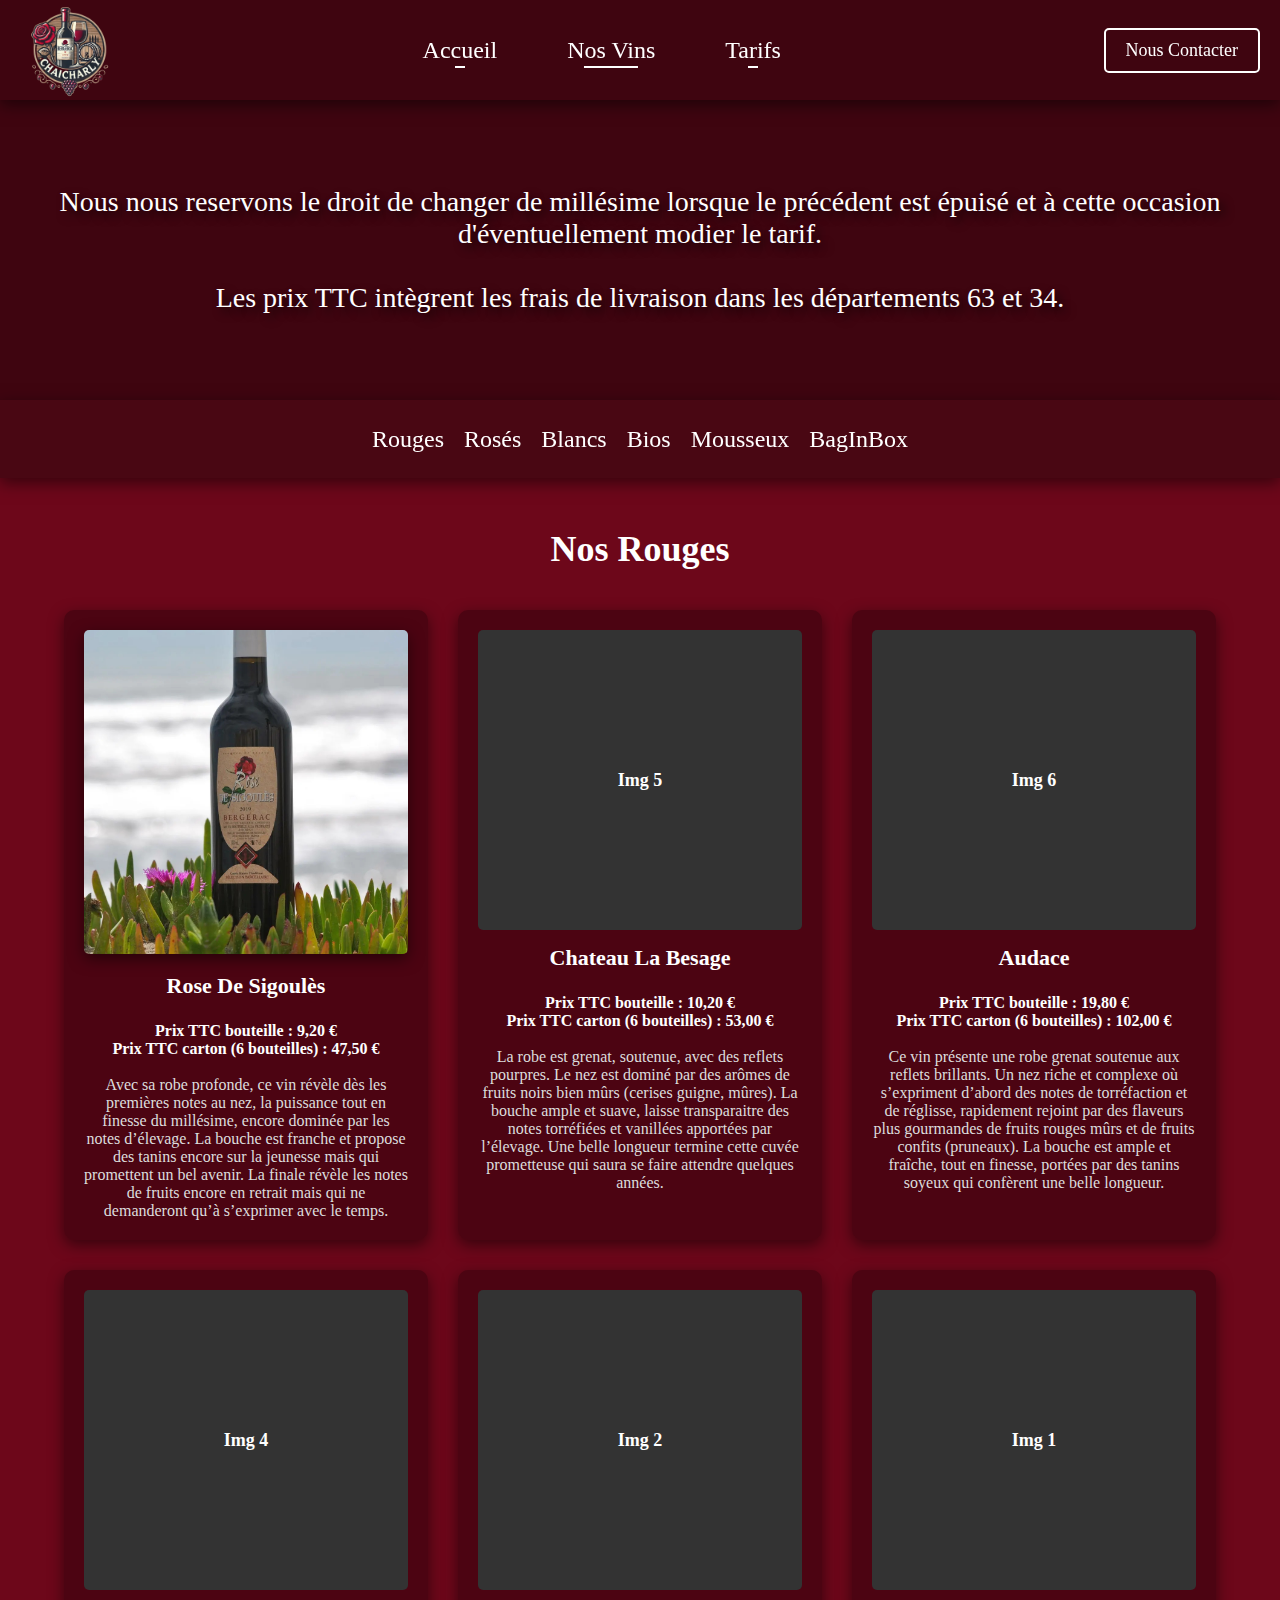
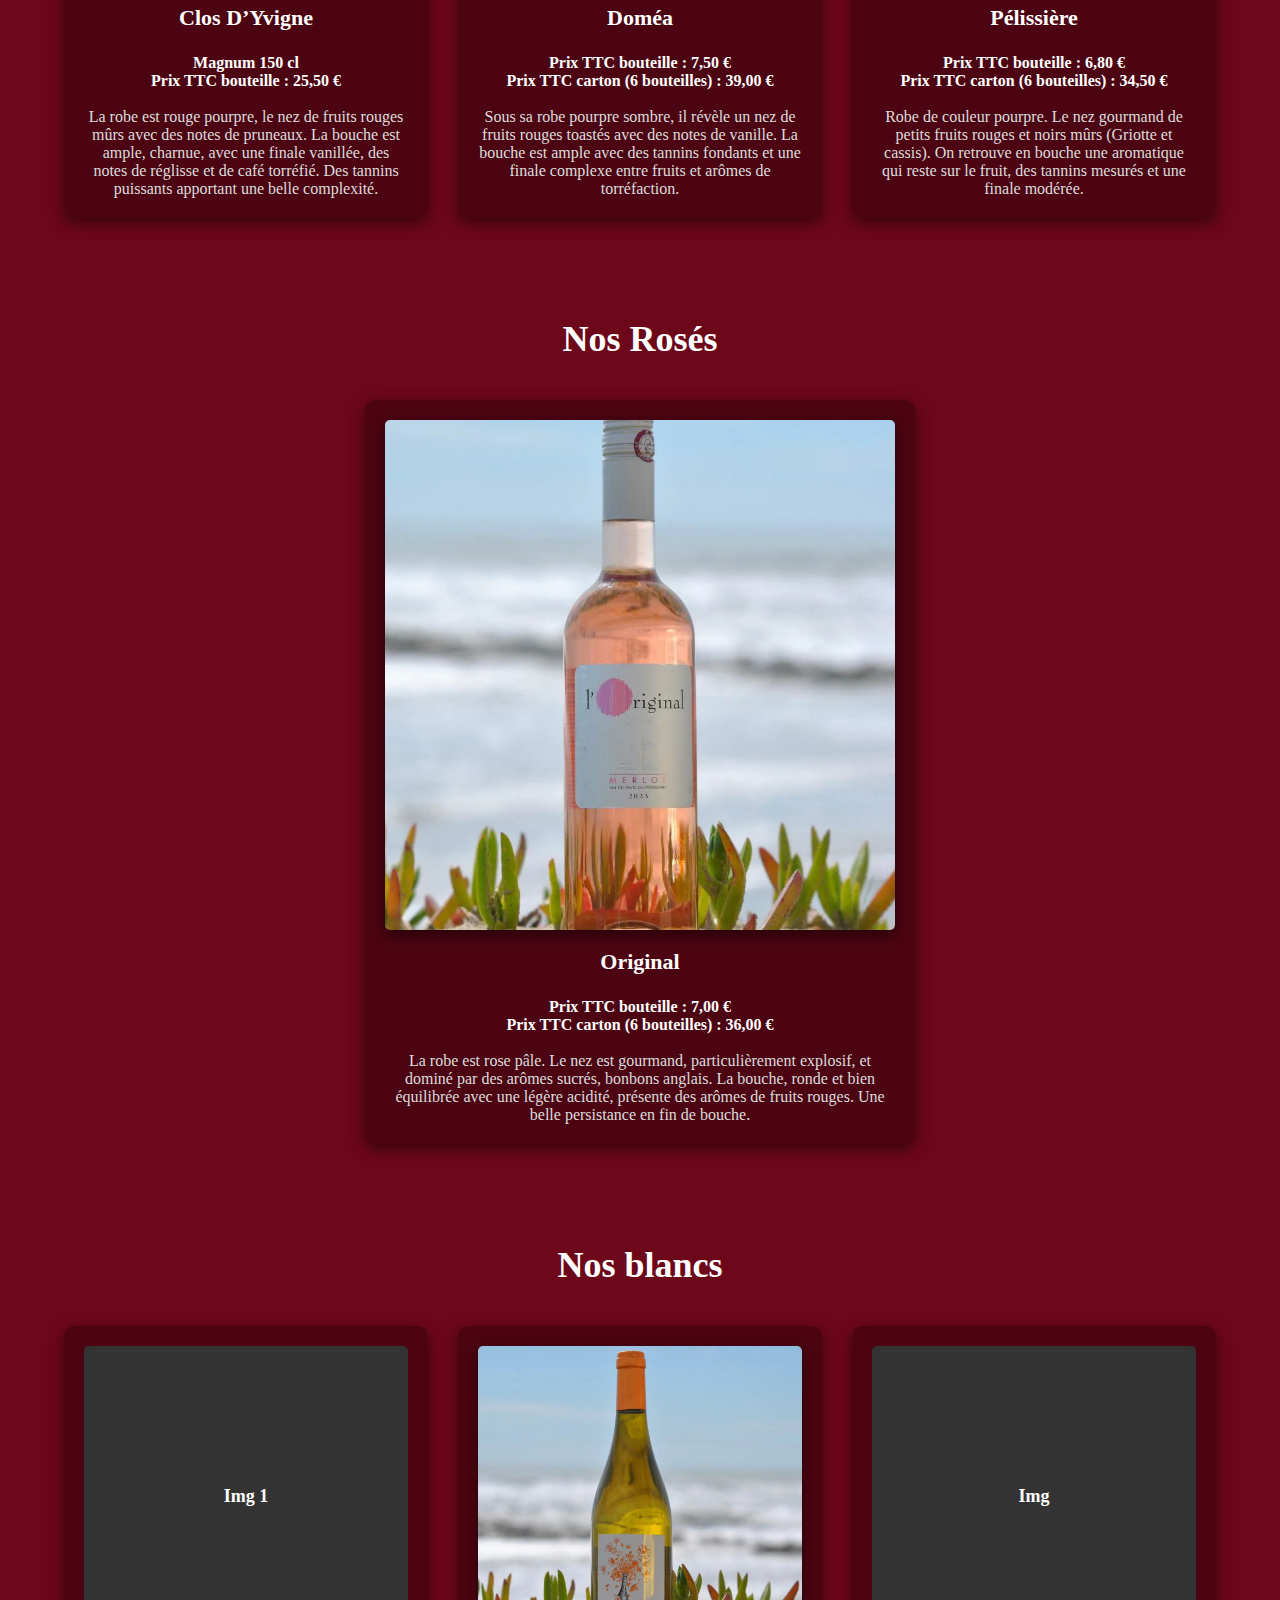
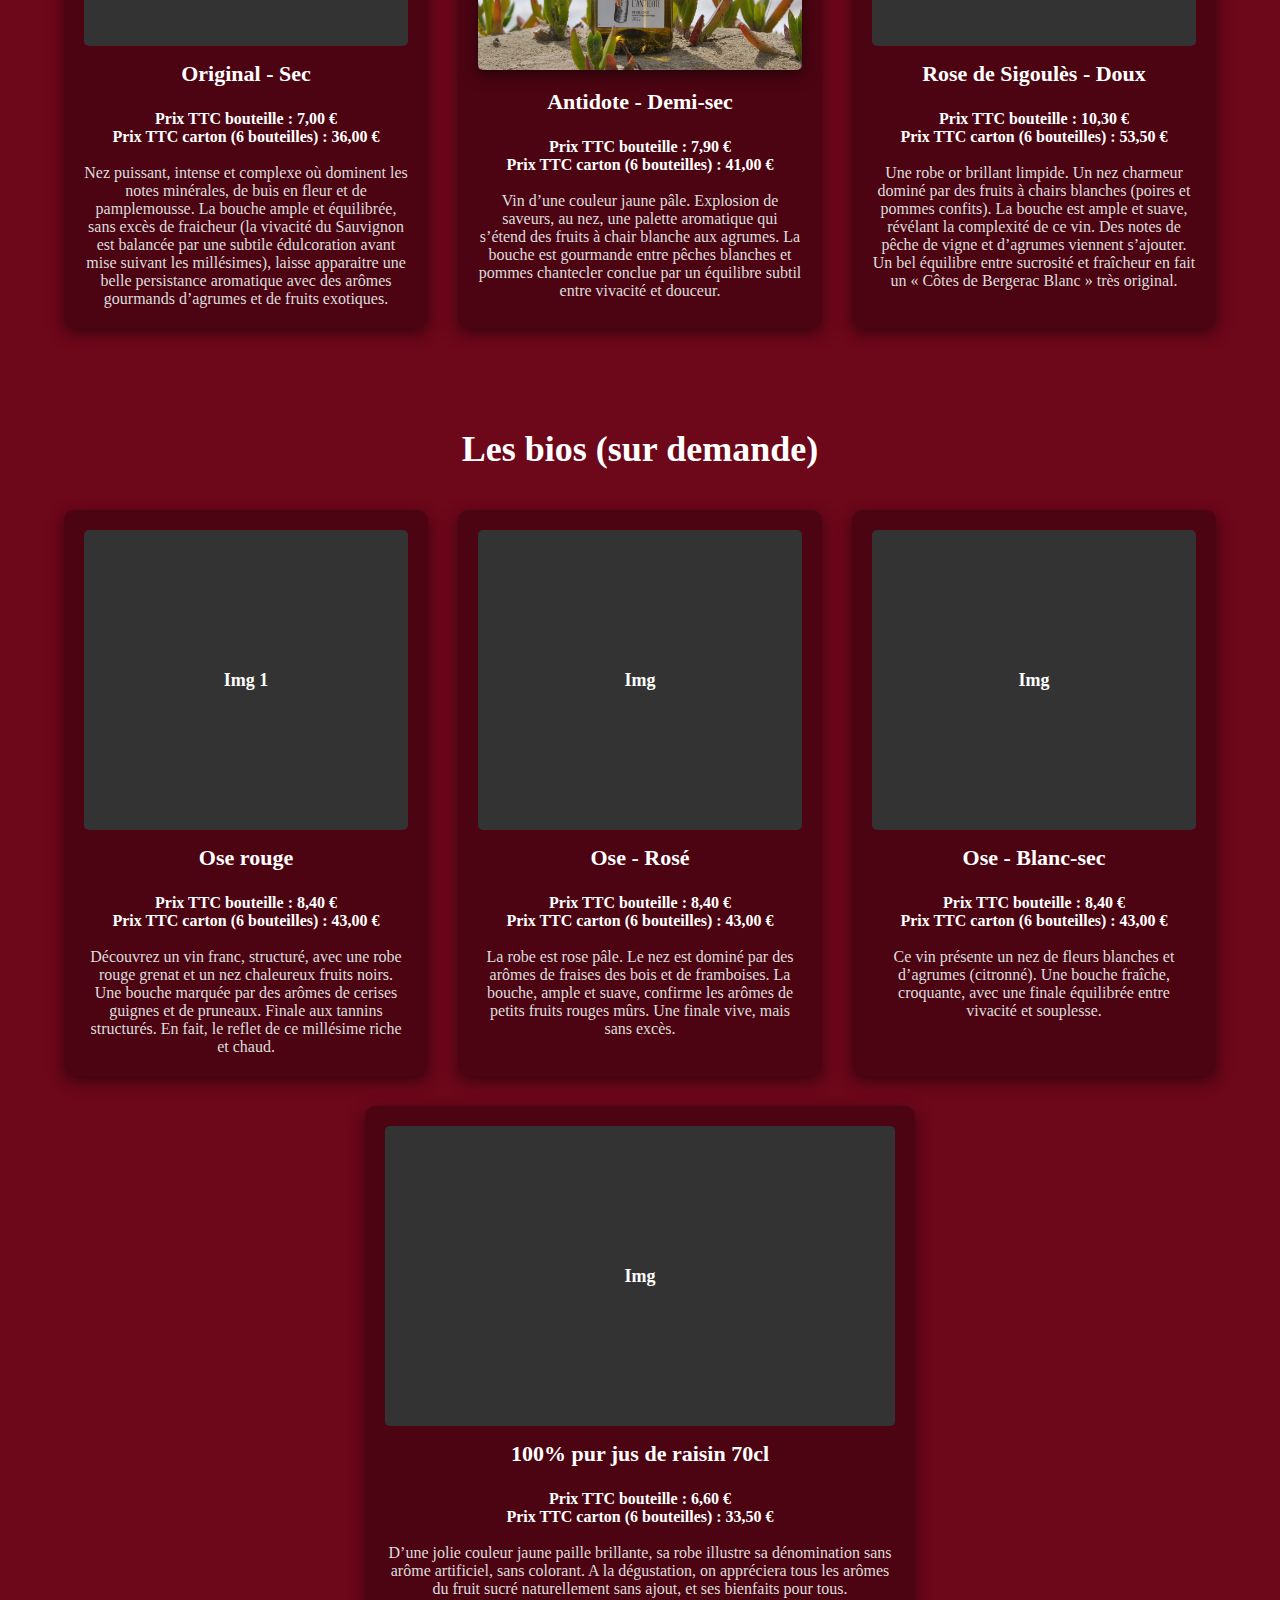
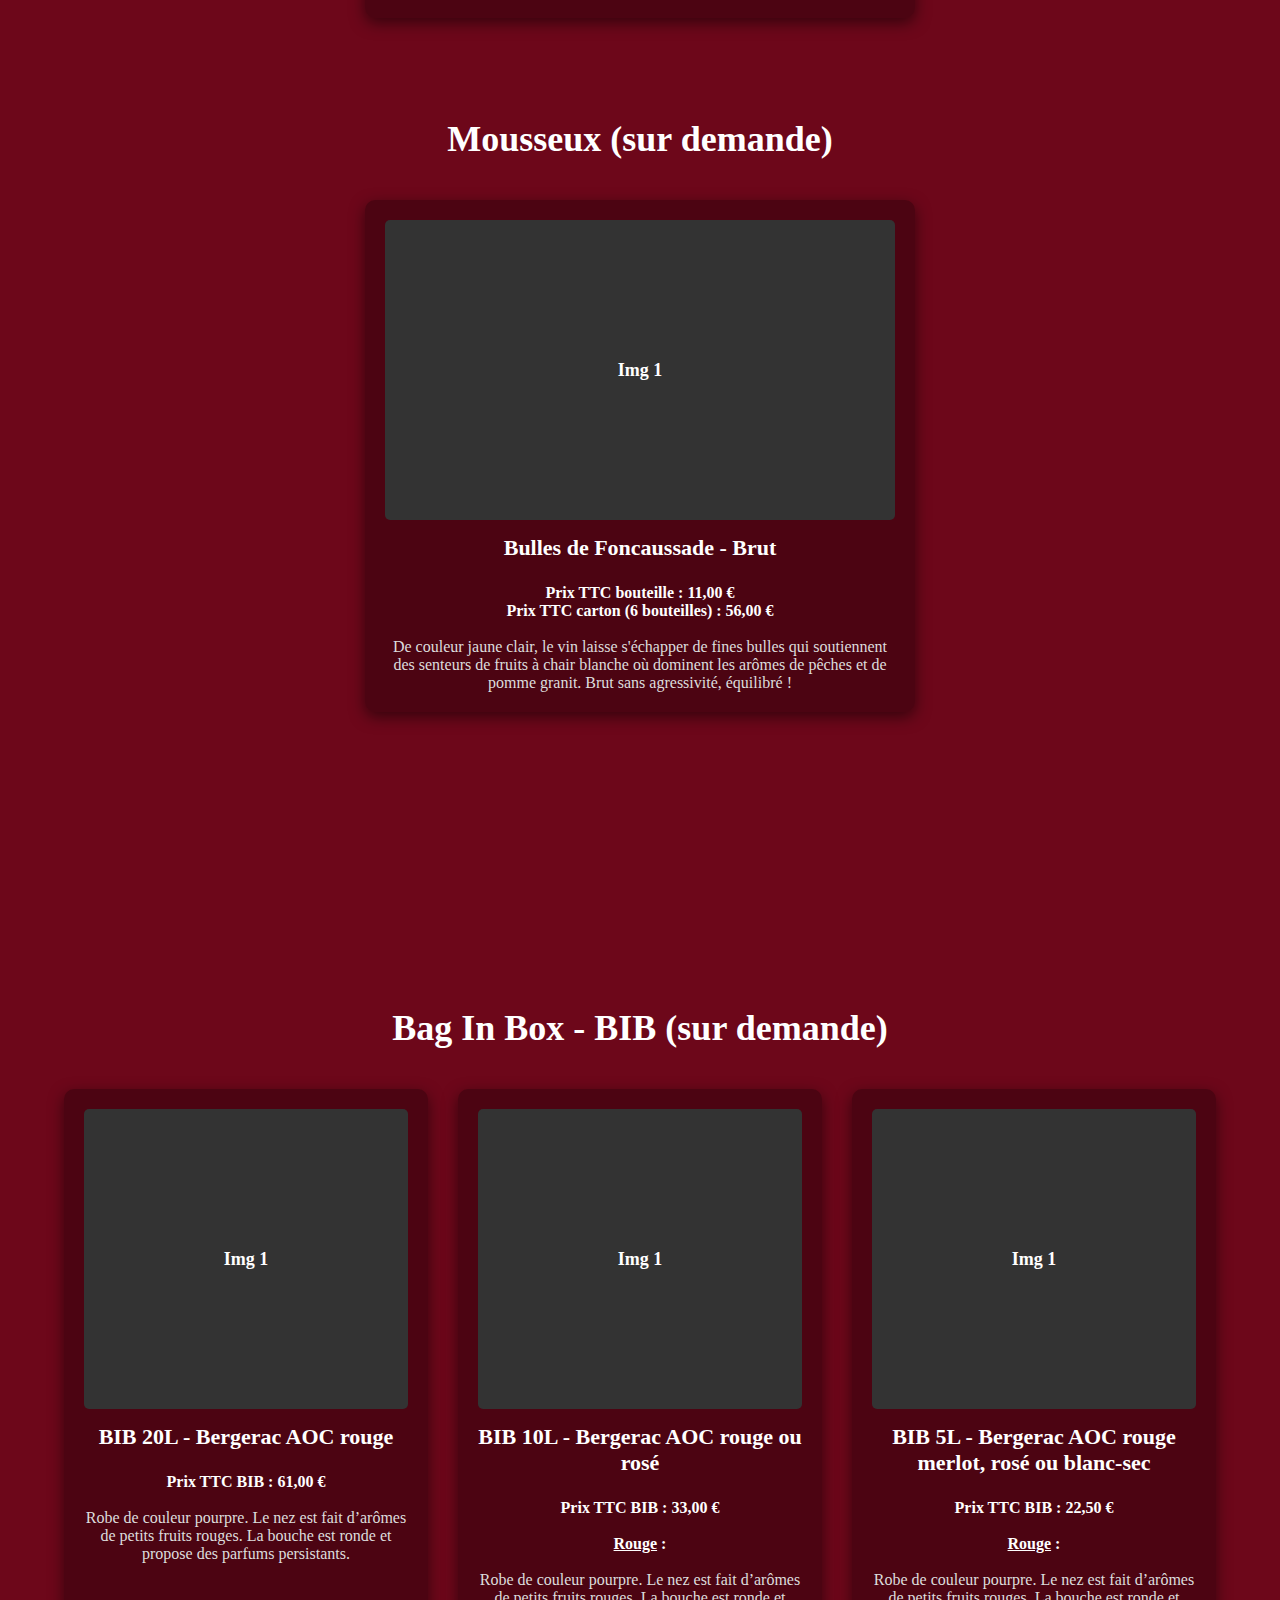
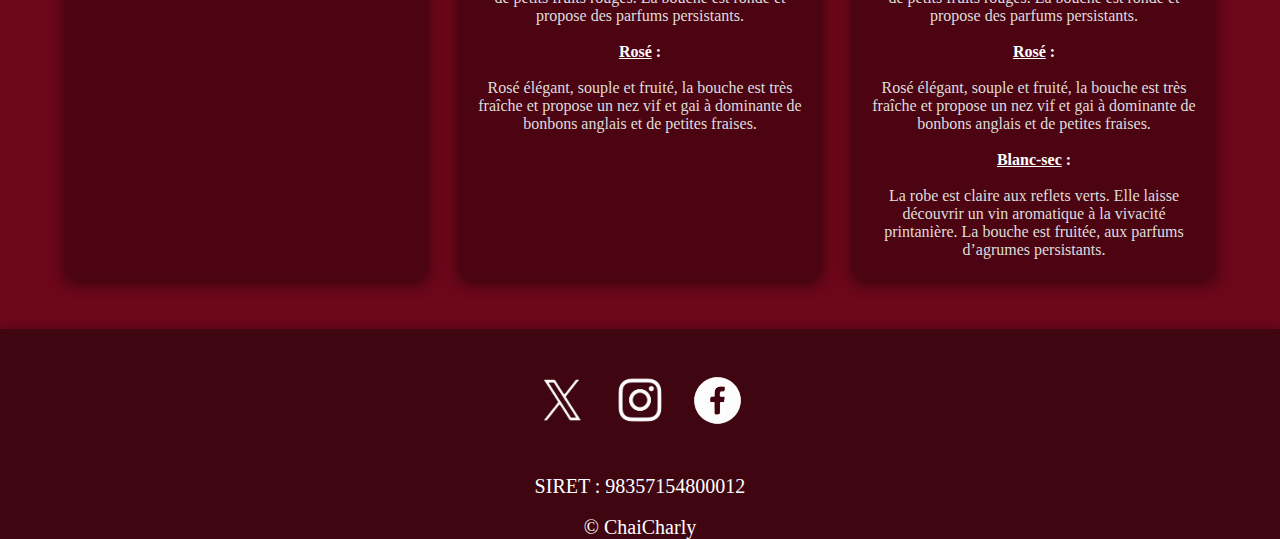
==== nos-vins.html @ 971743db "MAJ nos vins" ====
<!DOCTYPE html>
<html lang="fr">
    <head>
        <meta charset="UTF-8">
        <meta name="viewport" content="width=device-width, initial-scale=1.0">
        <meta name="description" content="Site de ChaiCharly.">
        <title>ChaiCharly</title>
        <link rel="icon" type="image/png" href="src/img/Logo-removebg-preview.png">
        <link rel="stylesheet" href="src/css/nos-vins.css">
    </head>
    <body>
    <header>
        <img class="logoHead" src="src/img/Logo-removebg-preview.png">
        <nav>
            <ul>
                <li><a href="index.html">Accueil</a></li>
                <li class="page"><a href="nos-vins.html">Nos Vins</a></li>
                <li><a href="tarifs.html">Tarifs</a></li>
            </ul>
        </nav>
        <div class="contact-btn">
            <a href="index.html#contact">Nous Contacter</a>
        </div>
    </header>
    <div class="nb">
        <p>
            Nous nous reservons le droit de changer de millésime lorsque le précédent est épuisé et à cette occasion d'éventuellement modier le tarif.
            </br>
            </br>
            Les prix TTC intègrent les frais de livraison dans les départements 63 et 34.
        </p>
    </div>
    <div class="nav">
        <nav>
            <ul>
                <li><a href="#rouges">Rouges</a></li>
                <li><a href="#rosés">Rosés</a></li>
            </ul>
        </nav>
        <nav>
            <ul>
                <li><a href="#blancs">Blancs</a></li>
                <li><a href="#bios">Bios</a></li>
            </ul>
        </nav>
        <nav>
            <ul>
                <li><a href="#mousseux">Mousseux</a></li>
                <li><a href="#BIB">BagInBox</a></li>
            </ul>
        </nav>
    </div>
    <div id="rouges"></div>
    <div class="divvin">
        <h1>Nos Rouges</h1>
        <div class="grid-vin">

            <div class="vin">
                <img src="src/img/Rose-Rouge.jpg" height="411px" width="344px" alt="Rose De Sigoulès">
                <h2>Rose De Sigoulès </h2>
                </br>
                <h4>Prix TTC bouteille : 9,20 € </h4>
                <h4>Prix TTC carton (6 bouteilles) : 47,50 €</h4>
                </br>
                <p>
                    Avec sa robe profonde, ce vin révèle dès les premières notes au nez, la puissance
                    tout en finesse du millésime, encore dominée par les notes d’élevage. La
                    bouche est franche et propose des tanins encore sur la jeunesse mais qui
                    promettent un bel avenir. La finale révèle les notes de fruits encore en retrait mais
                    qui ne demanderont qu’à s’exprimer avec le temps.
                </p>
            </div>

            <div class="vin">
                <div class="img-fond">Img 5</div>
                <h2>Chateau La Besage</h2>
                </br>
                <h4>Prix TTC bouteille : 10,20 € </h4>
                <h4>Prix TTC carton (6 bouteilles) : 53,00 €</h4>
                </br>
                <p>
                    La robe est grenat, soutenue, avec des reflets pourpres. Le nez est dominé par des
                    arômes de fruits noirs bien mûrs (cerises guigne, mûres). La bouche ample et suave,
                    laisse transparaitre des notes torréfiées et vanillées apportées par l’élevage. Une
                    belle longueur termine cette cuvée prometteuse qui saura se faire attendre quelques
                    années.
                </p>
            </div>

            <div class="vin">
                <div class="img-fond">Img 6</div>
                <h2>Audace</h2>
                </br>
                <h4>Prix TTC bouteille : 19,80 € </h4>
                <h4>Prix TTC carton (6 bouteilles) : 102,00 €</h4>
                </br>
                <p>
                    Ce vin présente une robe grenat soutenue aux reflets brillants. Un nez riche et
                    complexe où s’expriment d’abord des notes de torréfaction et de réglisse,
                    rapidement rejoint par des flaveurs plus gourmandes de fruits rouges mûrs et de
                    fruits confits (pruneaux). La bouche est ample et fraîche, tout en finesse, portées
                    par des tanins soyeux qui confèrent une belle longueur.
                </p>
            </div>

            <div class="vin">
                <div class="img-fond">Img 4</div>
                <h2>Clos D’Yvigne</h2>
                </br>
                <h4>Magnum 150 cl</h4>
                <h4>Prix TTC bouteille : 25,50 € </h4>
                </br>
                <p>
                    La robe est rouge pourpre, le nez de fruits rouges mûrs avec des notes de pruneaux. 
                    La bouche est ample, charnue, avec une finale vanillée, des notes de réglisse et de café torréfié. 
                    Des tannins puissants apportant une belle complexité.
                </p>
            </div>

            <div class="vin">
                <div class="img-fond">Img 2</div>
                <h2>Doméa</h2>
                </br>
                <h4>Prix TTC bouteille : 7,50 € </h4>
                <h4>Prix TTC carton (6 bouteilles) : 39,00 €</h4>
                </br>
                <p>
                    Sous sa robe pourpre sombre, il révèle un nez de fruits rouges toastés avec
                    des notes de vanille. La bouche est ample avec des tannins fondants et une
                    finale complexe entre fruits et arômes de torréfaction.
                </p>
            </div>

            <div class="vin">
                <div class="img-fond">Img 1</div>
                <h2>Pélissière</h2>
                </br>
                <h4>Prix TTC bouteille : 6,80 € </h4>
                <h4>Prix TTC carton (6 bouteilles) : 34,50 €</h4>
                </br>
                <p>
                    Robe de couleur pourpre. Le nez gourmand de petits fruits rouges et noirs mûrs
                    (Griotte et cassis). On retrouve en bouche une aromatique qui reste sur le fruit, des
                    tannins mesurés et une finale modérée.
                </p>
            </div>
        </div>
    </div>
    <div id="rosés"></div>
    <div class="divvin">
        <h1>Nos Rosés</h1>
        <div class="grid-vin">

            <div class="vin">
                <img src="src/img/Original-Rosé.jpg" height="411px" width="344px" alt="Original Rosé">
                <h2>Original</h2>
                </br>
                <h4>Prix TTC bouteille : 7,00 € </h4>
                <h4>Prix TTC carton (6 bouteilles) : 36,00 €</h4>
                </br>
                <p>
                    La robe est rose pâle. Le nez est gourmand, particulièrement explosif, et dominé par
                    des arômes sucrés, bonbons anglais. La bouche, ronde et bien équilibrée avec une
                    légère acidité, présente des arômes de fruits rouges. Une belle persistance en fin de
                    bouche.
                </p>
            </div>

        </div>
    </div>
    <div id="blancs"></div>
    <div class="divvin">
        <h1>Nos blancs</h1>
        <div class="grid-vin">

            <div class="vin">
                <div class="img-fond">Img 1</div>
                <h2>Original - Sec</h2>
                </br>
                <h4>Prix TTC bouteille : 7,00 € </h4>
                <h4>Prix TTC carton (6 bouteilles) : 36,00 €</h4>
                </br>
                <p>
                    Nez puissant, intense et complexe où dominent les notes minérales, de buis en fleur
                    et de pamplemousse. La bouche ample et équilibrée, sans excès de fraicheur (la
                    vivacité du Sauvignon est balancée par une subtile édulcoration avant mise suivant
                    les millésimes), laisse apparaitre une belle persistance aromatique avec des arômes
                    gourmands d’agrumes et de fruits exotiques.
                </p>
            </div>

            <div class="vin">
                <img src="src/img/Antidote.jpg" height="411px" width="344px" alt="Original Rosé">
                <h2>Antidote - Demi-sec</h2>
                </br>
                <h4>Prix TTC bouteille : 7,90 € </h4>
                <h4>Prix TTC carton (6 bouteilles) : 41,00 €</h4>
                </br>
                <p>
                    Vin d’une couleur jaune pâle. Explosion de saveurs, au nez, une palette aromatique
                    qui s’étend des fruits à chair blanche aux agrumes. La bouche est gourmande entre
                    pêches blanches et pommes chantecler conclue par un équilibre subtil entre vivacité
                    et douceur.
                </p>
            </div>

            <div class="vin">
                <div class="img-fond">Img </div>
                <h2>Rose de Sigoulès - Doux</h2>
                </br>
                <h4>Prix TTC bouteille : 10,30 € </h4>
                <h4>Prix TTC carton (6 bouteilles) : 53,50 €</h4>
                </br>
                <p>
                    Une robe or brillant limpide. Un nez charmeur dominé par des fruits à chairs blanches
                    (poires et pommes confits). La bouche est ample et suave, révélant la complexité de
                    ce vin. Des notes de pêche de vigne et d’agrumes viennent s’ajouter. Un bel
                    équilibre entre sucrosité et fraîcheur en fait un « Côtes de Bergerac Blanc » très
                    original.
                </p>
            </div>

        </div>
    </div>
    <div id="bios"></div>
    <div class="divvin">
        <h1>Les bios (sur demande)</h1>
        <div class="grid-vin">
            <div class="vin">
                <div class="img-fond">Img 1</div>
                <h2>Ose rouge</h2>
                </br>
                <h4>Prix TTC bouteille : 8,40 € </h4>
                <h4>Prix TTC carton (6 bouteilles) : 43,00 €</h4>
                </br>
                <p>
                    Découvrez un vin franc, structuré, avec une robe rouge grenat et un nez chaleureux
                    fruits noirs. Une bouche marquée par des arômes de cerises guignes et de pruneaux.
                    Finale aux tannins structurés. En fait, le reflet de ce millésime riche et chaud.
                </p>
            </div>
            <div class="vin">
                <div class="img-fond">Img </div>
                <h2>Ose - Rosé</h2>
                </br>
                <h4>Prix TTC bouteille : 8,40 € </h4>
                <h4>Prix TTC carton (6 bouteilles) : 43,00 €</h4>
                </br>
                <p>
                    La robe est rose pâle. Le nez est dominé par des arômes de fraises des bois et de
                    framboises. La bouche, ample et suave, confirme les arômes de petits fruits rouges
                    mûrs. Une finale vive, mais sans excès.
                </p>
            </div>
            <div class="vin">
                <div class="img-fond">Img </div>
                <h2>Ose  - Blanc-sec</h2>
                </br>
                <h4>Prix TTC bouteille : 8,40 € </h4>
                <h4>Prix TTC carton (6 bouteilles) : 43,00 €</h4>
                </br>
                <p>
                    Ce vin présente un nez de fleurs blanches et d’agrumes (citronné). Une bouche
                    fraîche, croquante, avec une finale équilibrée entre vivacité et souplesse.
                </p>
            </div>
            <div class="vin">
                <div class="img-fond">Img </div>
                <h2>100% pur jus de raisin 70cl</h2>
                </br>
                <h4>Prix TTC bouteille : 6,60 € </h4>
                <h4>Prix TTC carton (6 bouteilles) : 33,50 €</h4>
                </br>
                <p>
                    D’une jolie couleur jaune paille brillante, sa robe illustre sa dénomination sans arôme
                    artificiel, sans colorant. A la dégustation, on appréciera tous les arômes du fruit sucré
                    naturellement sans ajout, et ses bienfaits pour tous.
                </p>
            </div>
        </div>
    </div>
    <div id="mousseux"></div>
    <div class="divvin">
        <h1>Mousseux (sur demande)</h1>
        <div class="grid-vin">
            <div class="vin">
                <div class="img-fond">Img 1</div>
                <h2>Bulles de Foncaussade - Brut</h2>
                </br>
                <h4>Prix TTC bouteille : 11,00 € </h4>
                <h4>Prix TTC carton (6 bouteilles) : 56,00 €</h4>
                </br>
                <p>
                    De couleur jaune clair, le vin laisse s'échapper de fines bulles qui soutiennent des
                    senteurs de fruits à chair blanche où dominent les arômes de pêches et de pomme
                    granit. Brut sans agressivité, équilibré !
                </p>
            </div>
        </div>
    </div>
    <div class="BIB" id="BIB"></div>
    <div class="divvin">
        <h1>Bag In Box - BIB (sur demande)</h1>
        <div class="grid-vin">
            <div class="vin">
                <div class="img-fond">Img 1</div>
                <h2>BIB 20L - Bergerac AOC rouge</h2>
                </br>
                <h4>Prix TTC BIB : 61,00 € </h4>
                </br>
                <p>
                    Robe de couleur pourpre. Le nez est fait d’arômes de petits fruits rouges. La
                    bouche est ronde et propose des parfums persistants.
                </p>
            </div>
            <div class="vin">
                <div class="img-fond">Img 1</div>
                <h2>BIB 10L - Bergerac AOC rouge ou rosé</h2>
                </br>
                <h4>Prix TTC BIB : 33,00 € </h4>
                </br>
                <p>
                    <ins><strong>Rouge</ins> :</strong></br>
                    </br>
                    Robe de couleur pourpre. Le nez est fait d’arômes de petits fruits rouges. La
                    bouche est ronde et propose des parfums persistants.</br>
                    </br>
                    <ins><strong>Rosé</ins> :</strong></br>
                    </br>
                    Rosé élégant, souple et fruité, la bouche est très fraîche et propose un nez vif et gai
                    à dominante de bonbons anglais et de petites fraises.
                </p>
            </div>
            <div class="vin">
                <div class="img-fond">Img 1</div>
                <h2>BIB 5L - Bergerac AOC rouge merlot, rosé ou blanc-sec</h2>
                </br>
                <h4>Prix TTC BIB : 22,50 € </h4>
                </br>
                <p>
                    <ins><strong>Rouge</ins> :</strong></br>
                    </br>
                    Robe de couleur pourpre. Le nez est fait d’arômes de petits fruits rouges. La
                    bouche est ronde et propose des parfums persistants.</br>
                    </br>   
                    <ins><strong>Rosé</ins> :</strong></br>
                    </br>
                    Rosé élégant, souple et fruité, la bouche est très fraîche et propose un nez vif et gai
                    à dominante de bonbons anglais et de petites fraises.</br>
                    </br>
                    <ins><strong>Blanc-sec</ins> :</strong></br>
                    </br>
                    La robe est claire aux reflets verts. Elle laisse découvrir un vin aromatique à la
                    vivacité printanière. La bouche est fruitée, aux parfums d’agrumes persistants.</br>
                </p>
            </div>
        </div>
    </div>




    <footer>
        <div class="reseaux">
            <a href="https://www.instagram.com/chai_charly/" target="_blank" rel="noopener noreferrer">
                <img class="X" src="src/img/X.png" width="65px" height="50px">
            </a>
            <a href="https://www.instagram.com/chai_charly/" target="_blank" rel="noopener noreferrer">
                <img class="Insta" src="src/img/Insta.png" width="50px" height="50px">
            </a>
            <a href="https://www.instagram.com/chai_charly/" target="_blank" rel="noopener noreferrer">
                <img class="Facebook" src="src/img/Facebook.png" width="65px" height="65px">
            </a>
        </div>
        <p>SIRET : 98357154800012</p>
        </br>
        <p>© ChaiCharly</p>
    </footer>
    </body>
</html>
---- src/css/nos-vins.css ----
* {
    margin: 0;
    padding: 0;
    font-family: 'Inria', serif;
    color: white;
    box-sizing: border-box;
}

html {
    scroll-behavior: smooth;
}

/* Header */
header {
    /*Permet de garder mon header en haut*/
    position: sticky;
    top: 0;
    width: 100%;
    z-index: 1000;
    /*                                   */
    display: flex;
    align-items: center;
    justify-content: space-between;
    height: 100px;
    background-color: rgb(63, 5, 16);
    box-shadow: 0 5px 15px rgba(0, 0, 0, 0.5);
    padding: 0 20px;
}

.logoHead {
    height: 100%;
    margin-right: auto;
}

/* Navigation */
header nav {
    display: flex;
    flex: 1;
    justify-content: center;
}

header nav ul {
    display: flex;
    gap: 50px;
    list-style: none;
}

header ul li a {
    text-decoration: none;
    font-size: 24px;
    padding: 5px 10px;
    position: relative;
    transition: all 0.4s ease-in-out;
}

header nav ul li a::after {
    content: "";
    position: absolute;
    bottom: 0;
    left: 50%;
    transform: translateX(-50%);
    width: 10px;
    height: 2px;
    background-color: white;
    transition: width 0.4s ease-in-out;
}

/* Augmente la largeur du souligment de la page */
header nav ul li.page a::after {
    width: 50%; 
}

header nav ul li a:hover::after {
    width: 100%;
}

/* Bouton "Nous Contacter" */
.contact-btn {
    display: flex;
    align-items: center;
    justify-content: center;
    margin-left: 20px;
}

.contact-btn a {
    text-decoration: none;
    font-size: 18px;
    padding: 10px 20px;
    border: 2px solid white;
    border-radius: 5px;
    background-color: transparent;
    transition: all 0.3s ease-in-out;
}

.contact-btn a:hover {
    background-color: white;
    color: rgb(70, 5, 17);
}

.nav{
    /*Permet de garder mon header en haut*/
    position: sticky;
    top: 100px;
    width: 100%;
    z-index: 10000;
    /*           */
    display: flex;
    flex: 1;
    justify-content: center;
    text-align: center;
    background-color: rgb(73, 7, 19);
    box-shadow: 0 5px 15px rgba(0, 0, 0, 0.5);
    padding: 2%;
}

.nav ul{
    display: flex;
    flex-direction: row;
    list-style: none;
    text-decoration: none;
    justify-content: center;
}

.nav ul li a{
    text-decoration: none;
    font-size: 24px;
    padding: 5px 10px;
    position: relative;
    transition: all 0.4s ease-in-out;
} 

.nav ul li a:hover{
    font-size: 28px;
    font-weight: bold;
}

.nb{
    display: flex;
    flex-direction: column;
    justify-content: center;
    text-align: center;
    background-color: #500614;
    width: 100%;
    height: 300px;
    background-color: rgb(63, 5, 16);
    box-shadow: 0 5px 15px rgba(0, 0, 0, 0.5);
    position: relative;

    p{
        font-size: 28px;
        margin-left: auto;
        margin-right: auto;
        text-shadow: 5px 5px 10px rgba(0, 0, 0, 0.7);
    }
}

.BIB{
    height: 195px;
    background-color: #6D071A;
}

.divvin {
    width: 100%;
    padding: 50px 0;
    background-color: #6D071A;
    text-align: center;
}


.divvin h1 {
    font-size: 36px;
    margin-bottom: 40px;
    color: white;
}

/* Grille des vins */
.grid-vin {
    display: flex;
    flex-wrap: wrap;
    justify-content: center; /* Centre les éléments */
    gap: 30px;
    padding: 0 5%;
}

/* Styles des éléments de vin */
.grid-vin .vin {
    flex: 1 1 calc(33.33% - 30px); /* Taille normale sur desktop */
    max-width: 550px; /* Fixe une largeur maximale */
}

/* Si une seule image */
.grid-vin:has(.vin:nth-child(1):nth-last-child(1)) {
    justify-content: center;
}

/* Si deux images */
.grid-vin:has(.vin:nth-child(1):nth-last-child(2)) {
    justify-content: center;
}

/* Chaque vin */
.vin {
    background-color: rgba(0, 0, 0, 0.3);
    padding: 20px;
    border-radius: 10px;
    box-shadow: 0 5px 15px rgba(0, 0, 0, 0.5);
    text-align: center;
    transition: transform 0.3s ease-in-out;
}

.vin:hover {
    transform: translateY(-5px);
}

/* Placeholder pour les images */
.img-fond {
    width: 100%;
    height: 300px;
    background-color: #333;
    color: white;
    display: flex;
    justify-content: center;
    align-items: center;
    border-radius: 5px;
    font-size: 18px;
    font-weight: bold;
}

/* Images réelles */
.vin img {
    width: 100%;
    height: auto;
    border-radius: 5px;
    box-shadow: 0 5px 15px rgba(0, 0, 0, 0.5);
}

/* Titre du vin */
.vin h2 {
    font-size: 22px;
    margin: 15px 0 5px;
    color: white;
}

/* Description du vin */
.vin p {
    font-size: 16px;
    color: #ddd;
}

.roses{
    width: 100%;
    height: 870px;
    background-color: #500614;
}

.blanc-sec{
    width: 100%;
    height: 870px;
    background-color: #6D071A;
}

footer{
    display: flex;
    flex-direction: column;
    align-items: center;
    justify-content: space-between;
    width: 100%;
    height: 210px;
    background-color: rgb(63, 5, 16);
    box-shadow: 0 5px 15px rgba(0, 0, 0, 0.5);
    position: relative;

}

.reseaux{
    display: flex;
    justify-content: center;
    align-items: center;
    flex-grow: 1; /* Prend l'espace disponible pour rester au centre */
    gap: 20px;
    width: 100%;
}

footer p{
    font-size: 20px;
    text-align: center;
}

@media (max-width: 800px) {

        /* Header */
        header {
            flex-direction: column; /* Réorganise les éléments en colonne */
            align-items: center; /* Centre tous les enfants */
            height: auto; /* Adapte la hauteur au contenu */
            padding: 10px 15px; /* Réduit les marges internes */
        }
    
        /* Logo */
        .logoHead {
            position: absolute;
            margin: -8px 0px 0px -320px !important;
            height: 60px !important; /* Réduit la taille du logo */
            max-width: 80%; /* Limite la largeur du logo */
            margin-bottom: 10px; /* Ajoute un espace entre le logo et la navigation */
        }
    
        /* Navigation */
        header nav {
            display: flex;
            flex: 1; /* Prend tout l'espace entre le logo et le bouton */
            justify-content: center;
        }
    
        header nav ul {
            display: flex;
            gap: 5px; /* Espace entre les liens */
            list-style: none;
        }
    
        header nav ul li {
            padding-top:10px ;
            text-align: center; /* Centre chaque lien */
        }
    
        header nav ul li a {
            font-size: 15px; /* Réduit légèrement la taille des liens */
            padding: 5px 5px; /* Ajuste la surface cliquable */
            text-align: center;
        }
    
        /* Bouton "Nous Contacter" */
        .contact-btn {
            margin-top: 16px; /* Ajoute un espace entre la navigation et le bouton */
            width: auto; /* Le bouton conserve sa taille naturelle */
            text-align: center;
        }
    
        .contact-btn a {
            position: absolute;
            margin: 0px 0px 48px 295px;
            font-size: 14px; /* Taille adaptée pour mobile */
            padding: 1px 1px; /* Surface cliquable optimisée */
            border: 0.5px solid white; /* Conserve une bordure visible */
            border-radius: 5px; /* Coins arrondis pour un design moderne */
            transition: all 0.3s ease-in-out;
        }
    
        .contact-btn a:hover {
            background-color: white; /* Change le fond au survol */
            color: rgb(70, 5, 17); /* Change la couleur du texte */
        }

        .nb{
            text-align: center;

            p{
                font-size: 20px;
            }
        }

        .nav{
            top: 55px;
        }

        .nav ul {
            flex-direction: column;
            gap: 5px; /* Espace entre les liens */
        }

        .nav ul li a{
            font-size: 15px ;
        }

        .nav ul li a:hover{
            font-size: 18px;
            font-weight: bold;
        }

        .BIB{
            height: 55px;
        }
        .divvin{

            h1{
                font-size: 35px;
            }
        }

        .grid-vin {
            grid-template-columns: 1fr;
        }

        .grid-vin .vin {
            flex: 1 1 100%;
            max-width: 100%;
        }
    
        .vin {
            padding: 15px;
        }
    
        .vin h2 {
            font-size: 20px;
        }
    
        .vin p {
            font-size: 16px;
        }

        footer {
            height: auto;
            padding: 20px 0;
            text-align: center;
        }
        
        .reseaux {
            gap: 10px;
        }
        
        .reseaux img {
            width: 40px;
            height: 40px;
        }
    
        footer p {
            font-size: 14px; /* Réduction de la taille du texte */
            margin-top: 20px;
        }
}
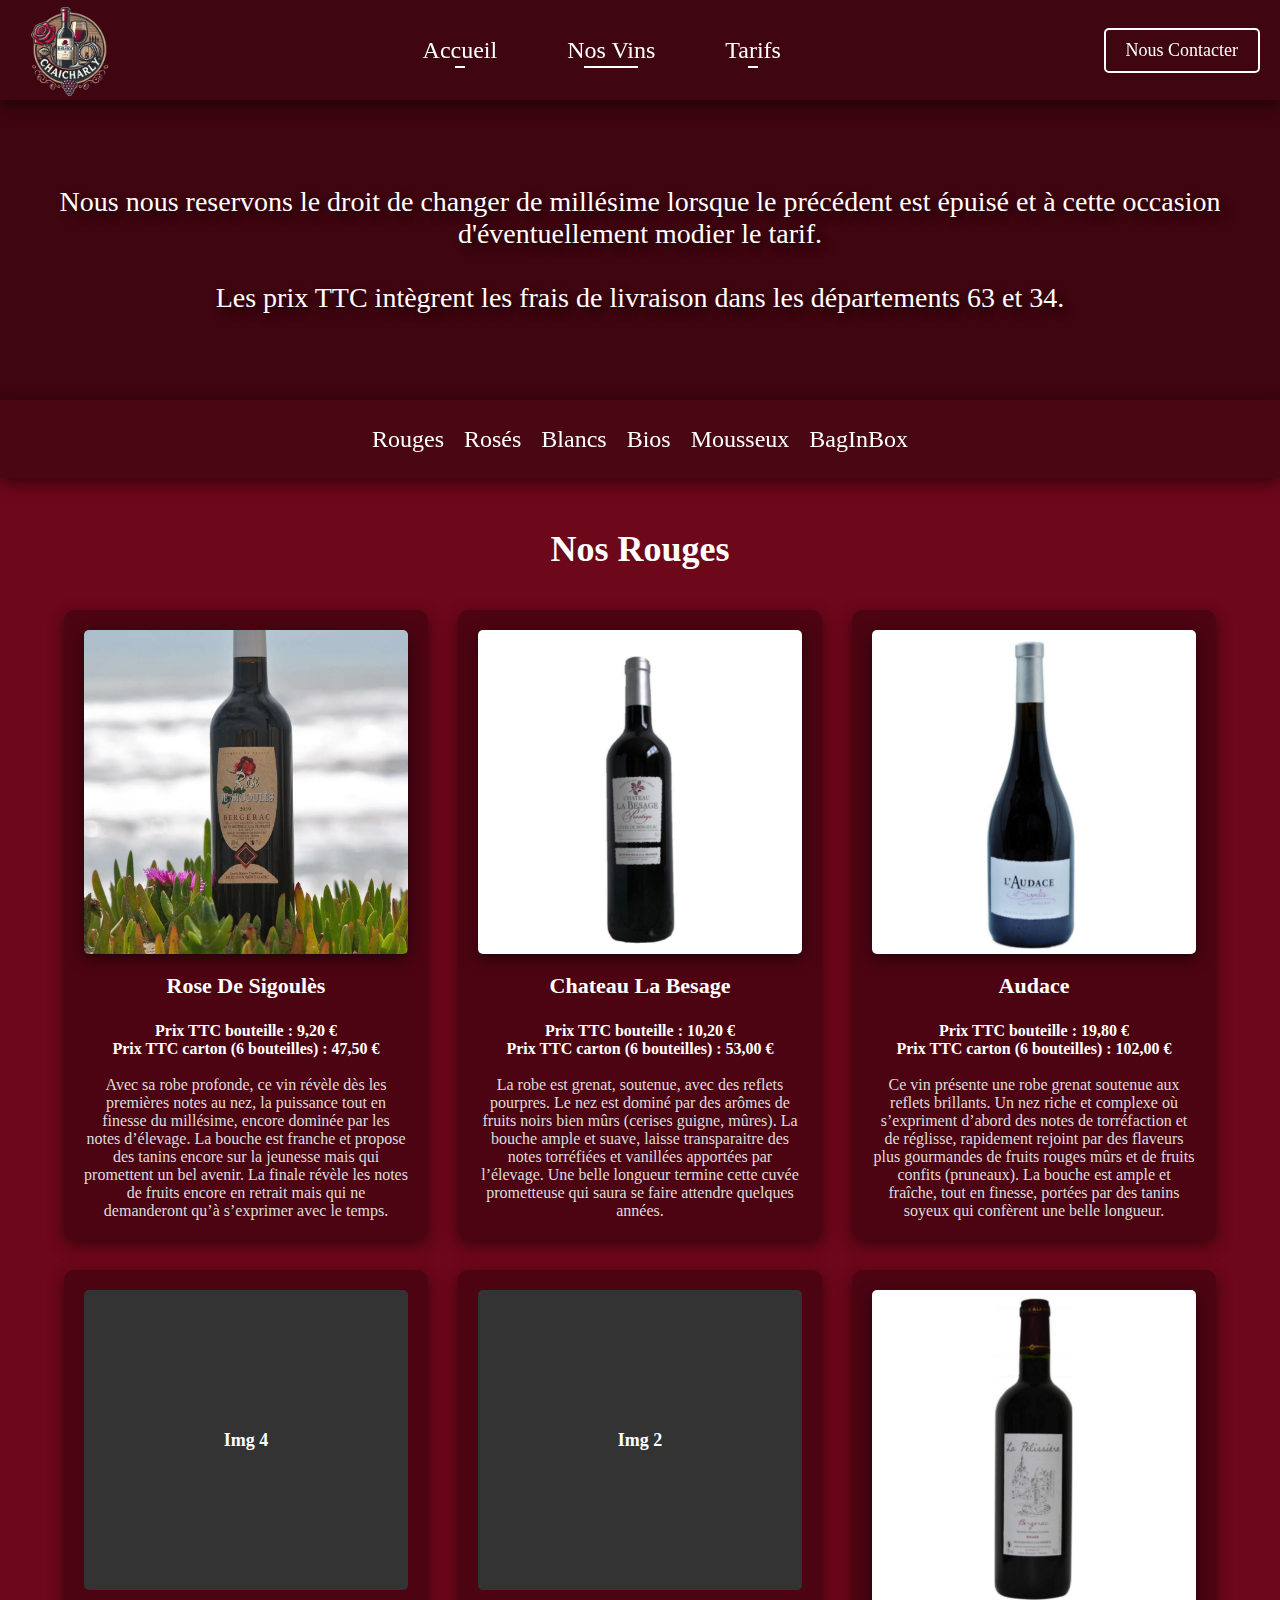
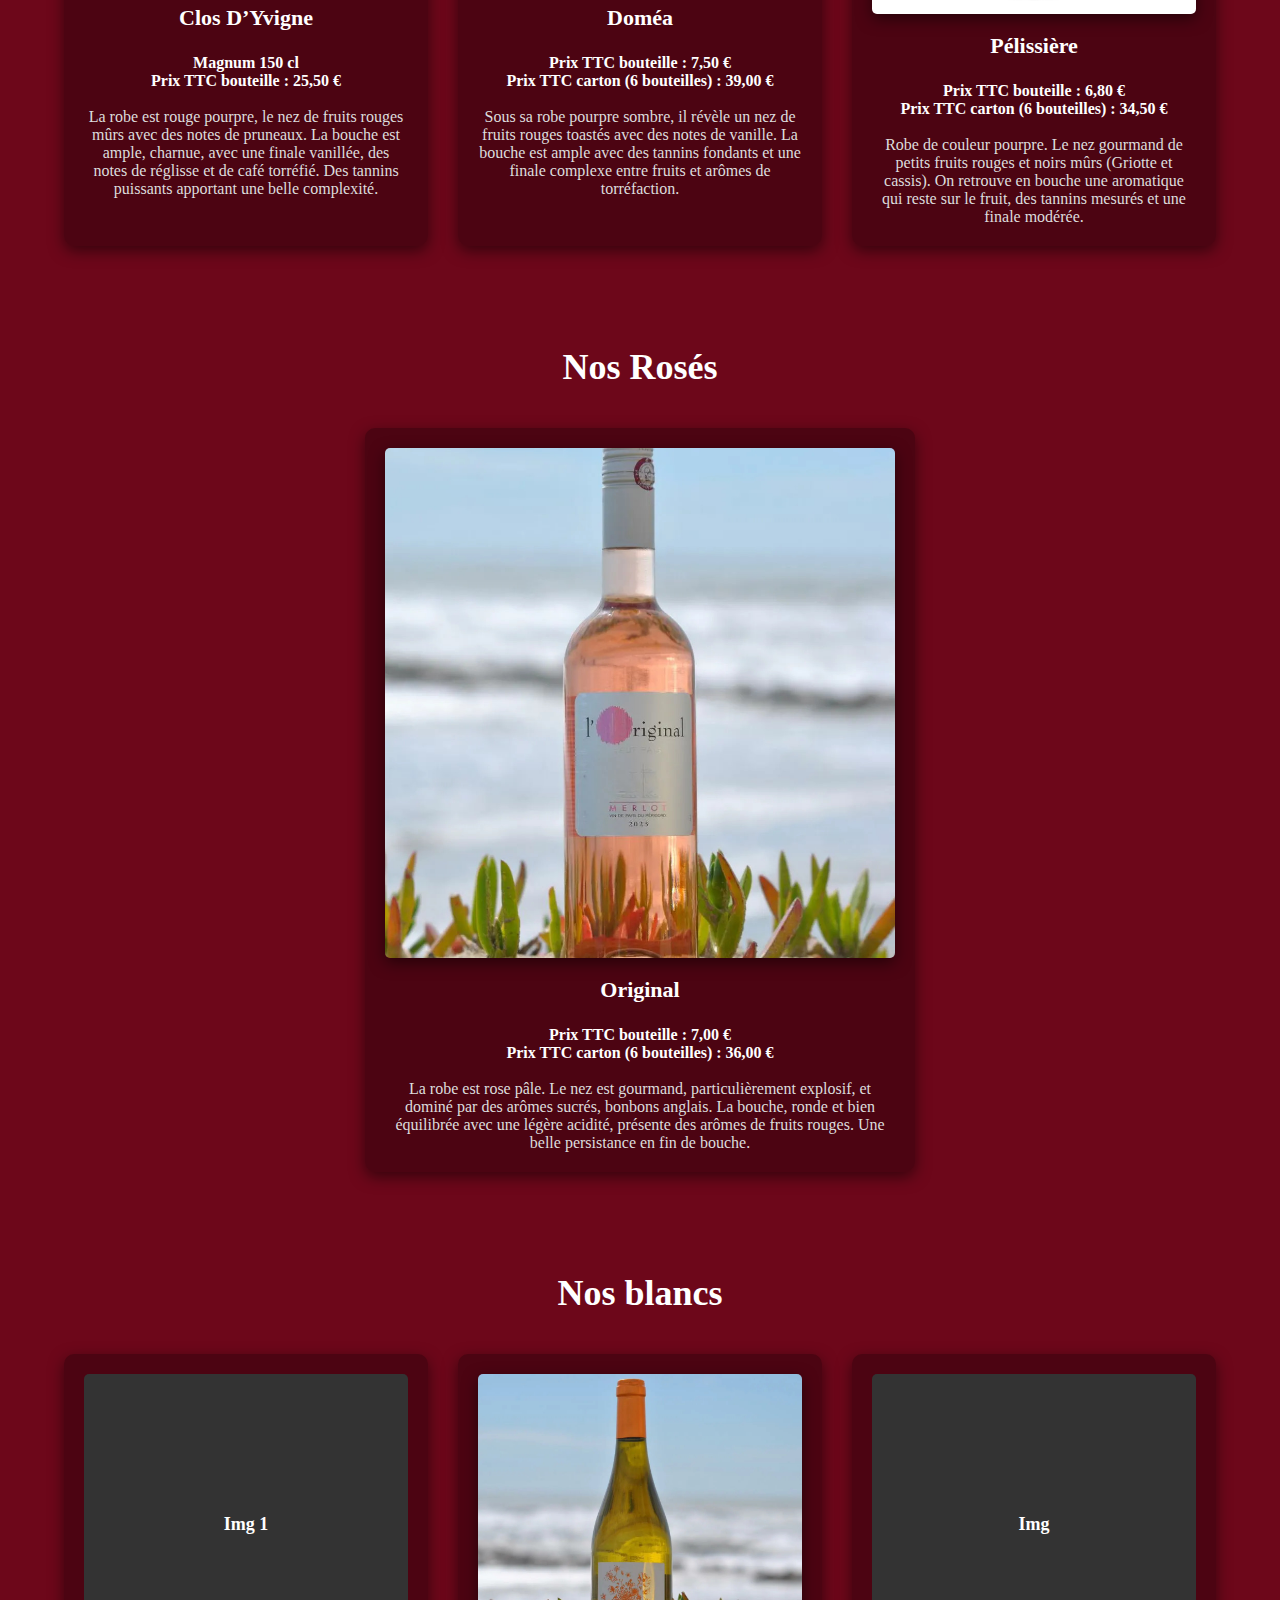
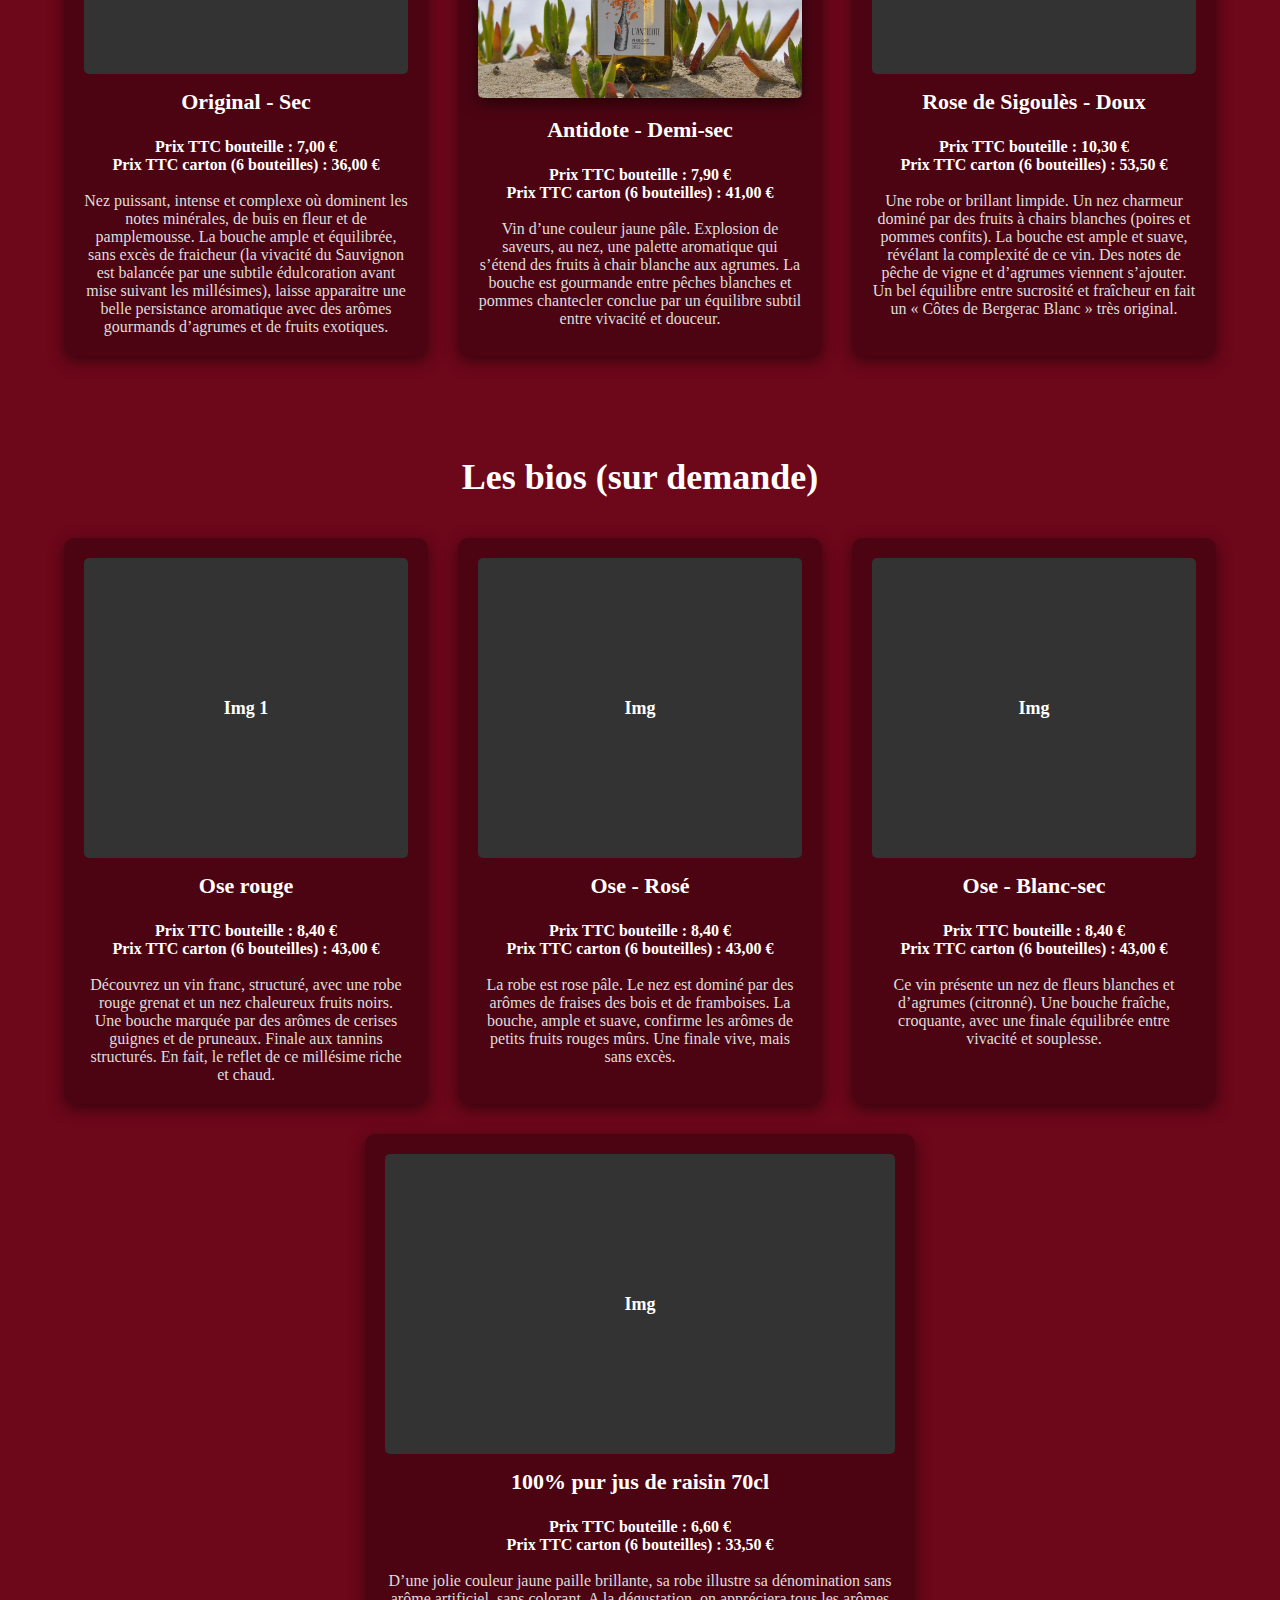
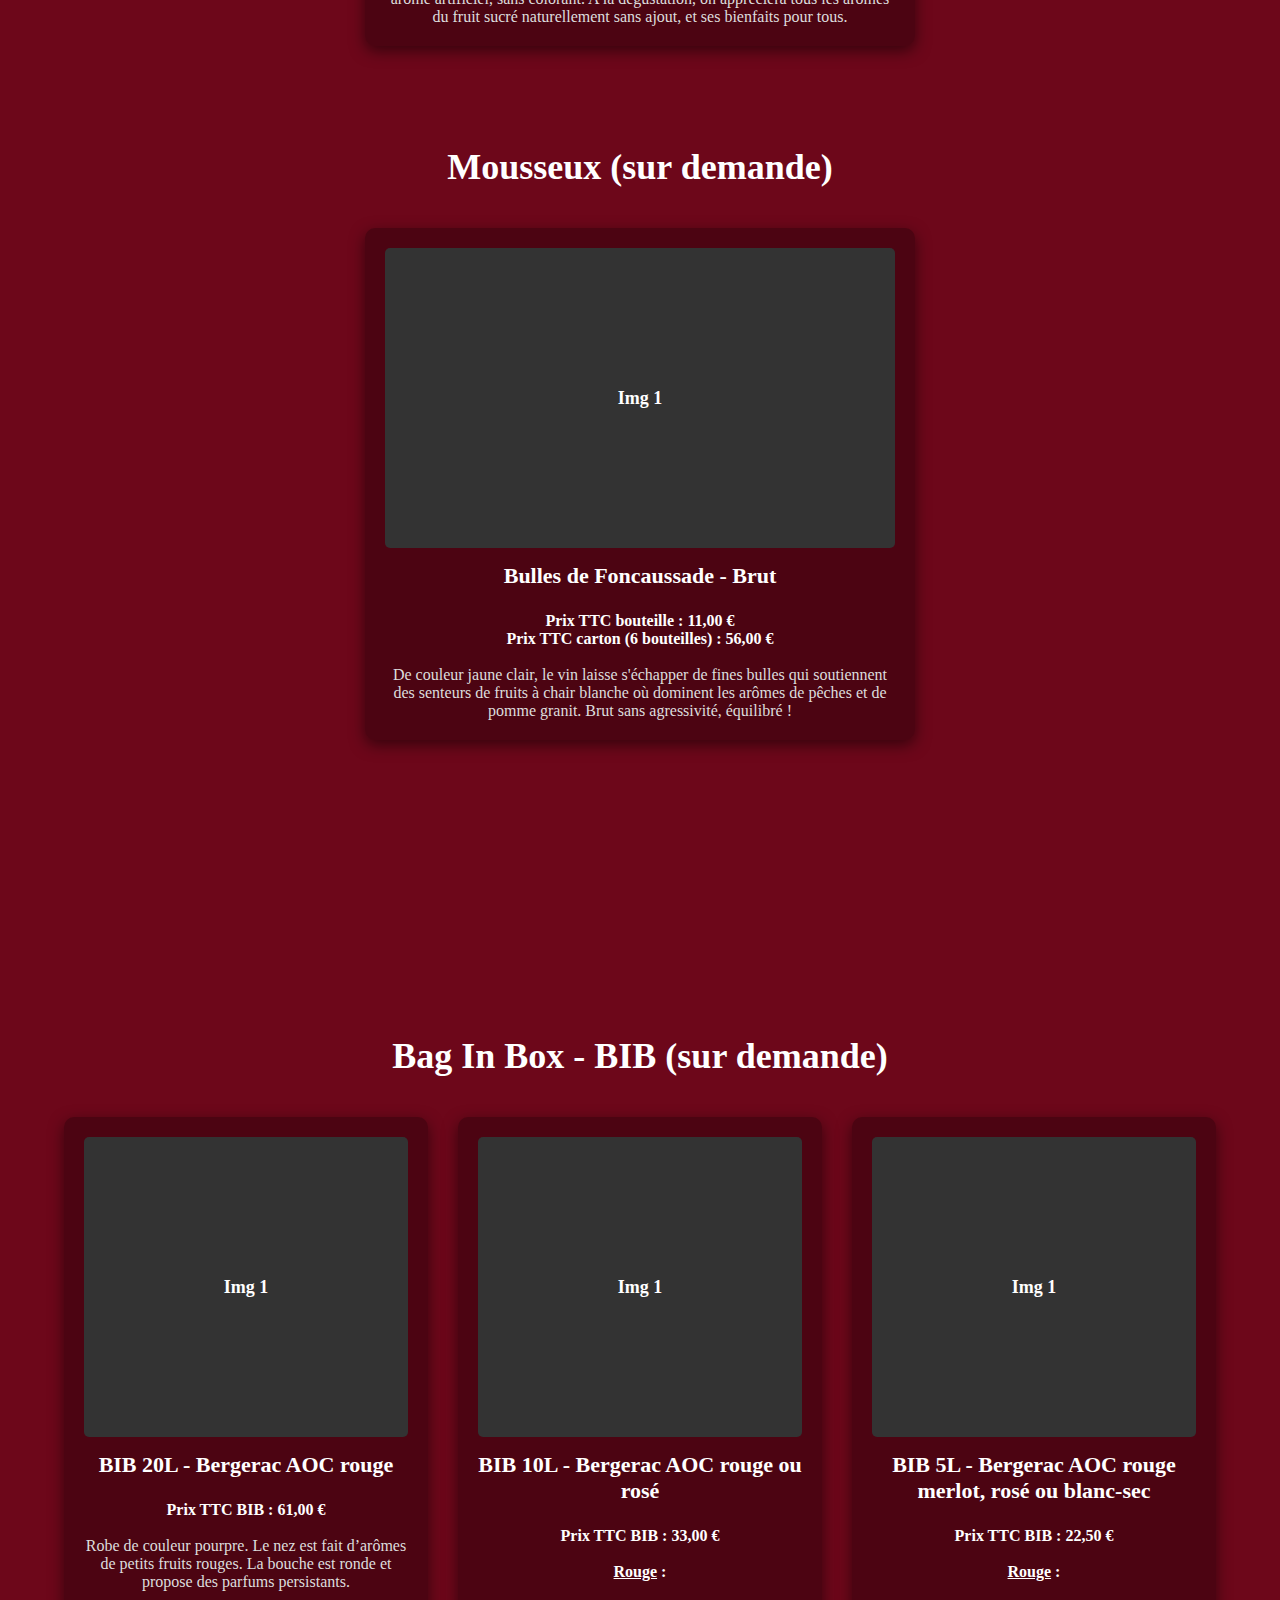
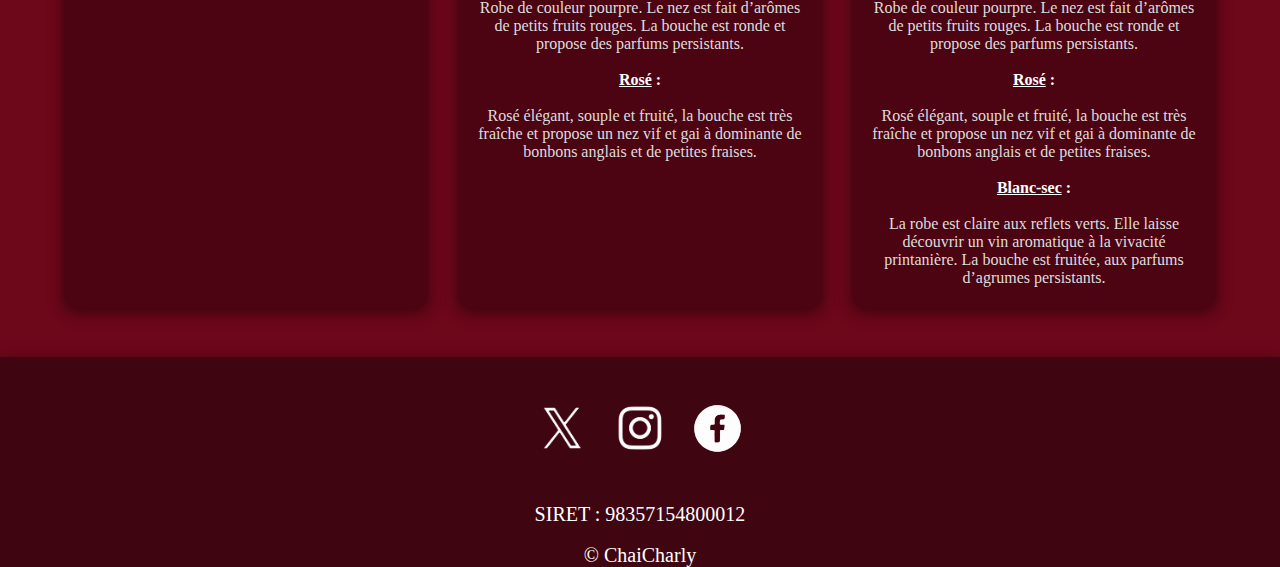
==== commit 46d271fd: "ajt images" ====
--- a/nos-vins.html
+++ b/nos-vins.html
@@ -72,7 +72,7 @@
             </div>
 
             <div class="vin">
-                <div class="img-fond">Img 5</div>
+                <img src="src/img/chateau.png" height="411px" width="344px" alt="Chateau La Besage">
                 <h2>Chateau La Besage</h2>
                 </br>
                 <h4>Prix TTC bouteille : 10,20 € </h4>
@@ -88,7 +88,7 @@
             </div>
 
             <div class="vin">
-                <div class="img-fond">Img 6</div>
+                <img src="src/img/audace.png" height="411px" width="344px" alt="Audace">
                 <h2>Audace</h2>
                 </br>
                 <h4>Prix TTC bouteille : 19,80 € </h4>
@@ -132,7 +132,7 @@
             </div>
 
             <div class="vin">
-                <div class="img-fond">Img 1</div>
+                <img src="src/img/pelissiere.png" height="411px" width="344px" alt="Pélissière">
                 <h2>Pélissière</h2>
                 </br>
                 <h4>Prix TTC bouteille : 6,80 € </h4>
--- a/src/css/nos-vins.css
+++ b/src/css/nos-vins.css
@@ -100,7 +100,7 @@
 .nav{
     /*Permet de garder mon header en haut*/
     position: sticky;
-    top: 100px;
+    top: 99px;
     width: 100%;
     z-index: 10000;
     /*           */
@@ -245,18 +245,6 @@
 .vin p {
     font-size: 16px;
     color: #ddd;
-}
-
-.roses{
-    width: 100%;
-    height: 870px;
-    background-color: #500614;
-}
-
-.blanc-sec{
-    width: 100%;
-    height: 870px;
-    background-color: #6D071A;
 }
 
 footer{
@@ -416,11 +404,21 @@
         
         .reseaux {
             gap: 10px;
-        }
-        
-        .reseaux img {
-            width: 40px;
-            height: 40px;
+    
+            .X{
+                width: 43.33px;
+                height: 33.33px;
+            }
+    
+            .Insta{
+                width: 33.33px;
+                height: 33.33px;
+            }
+    
+            .Facebook{
+                width: 43.33px;
+                height: 43.33px;
+            }
         }
     
         footer p {
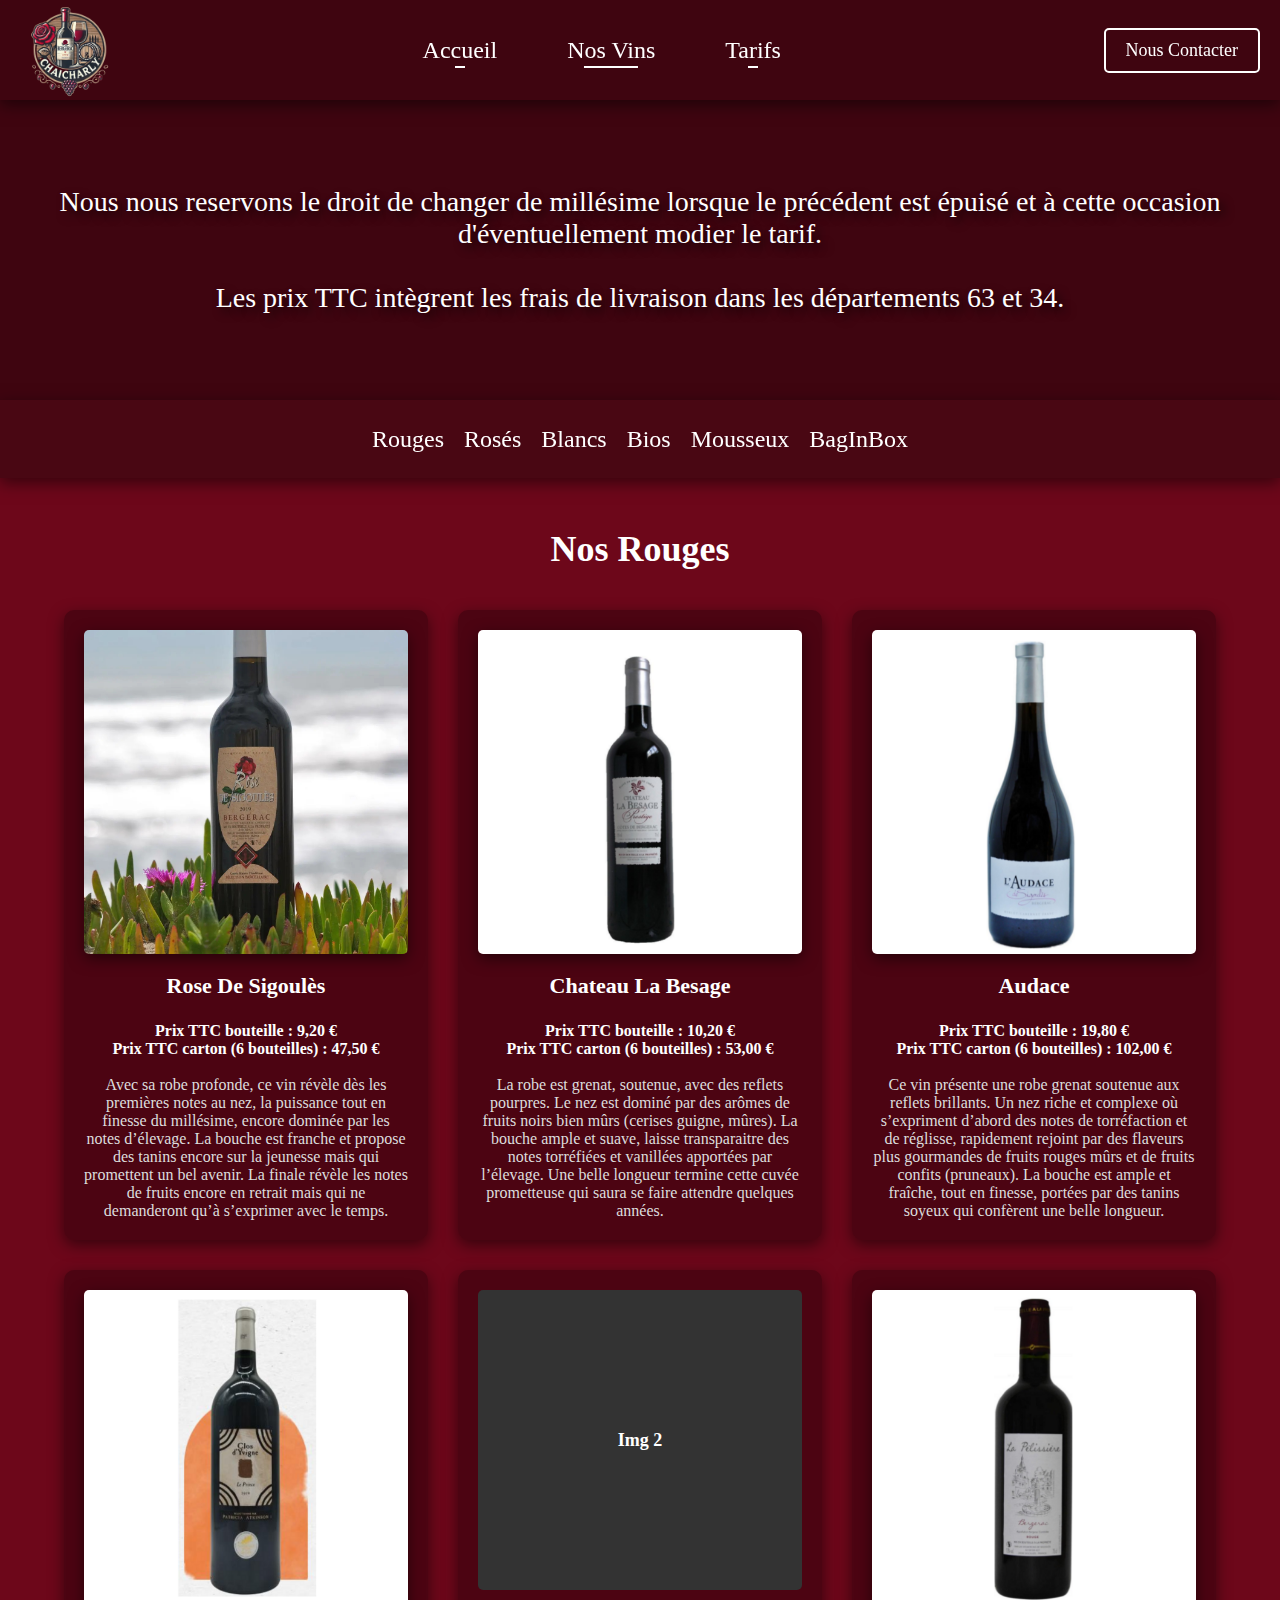
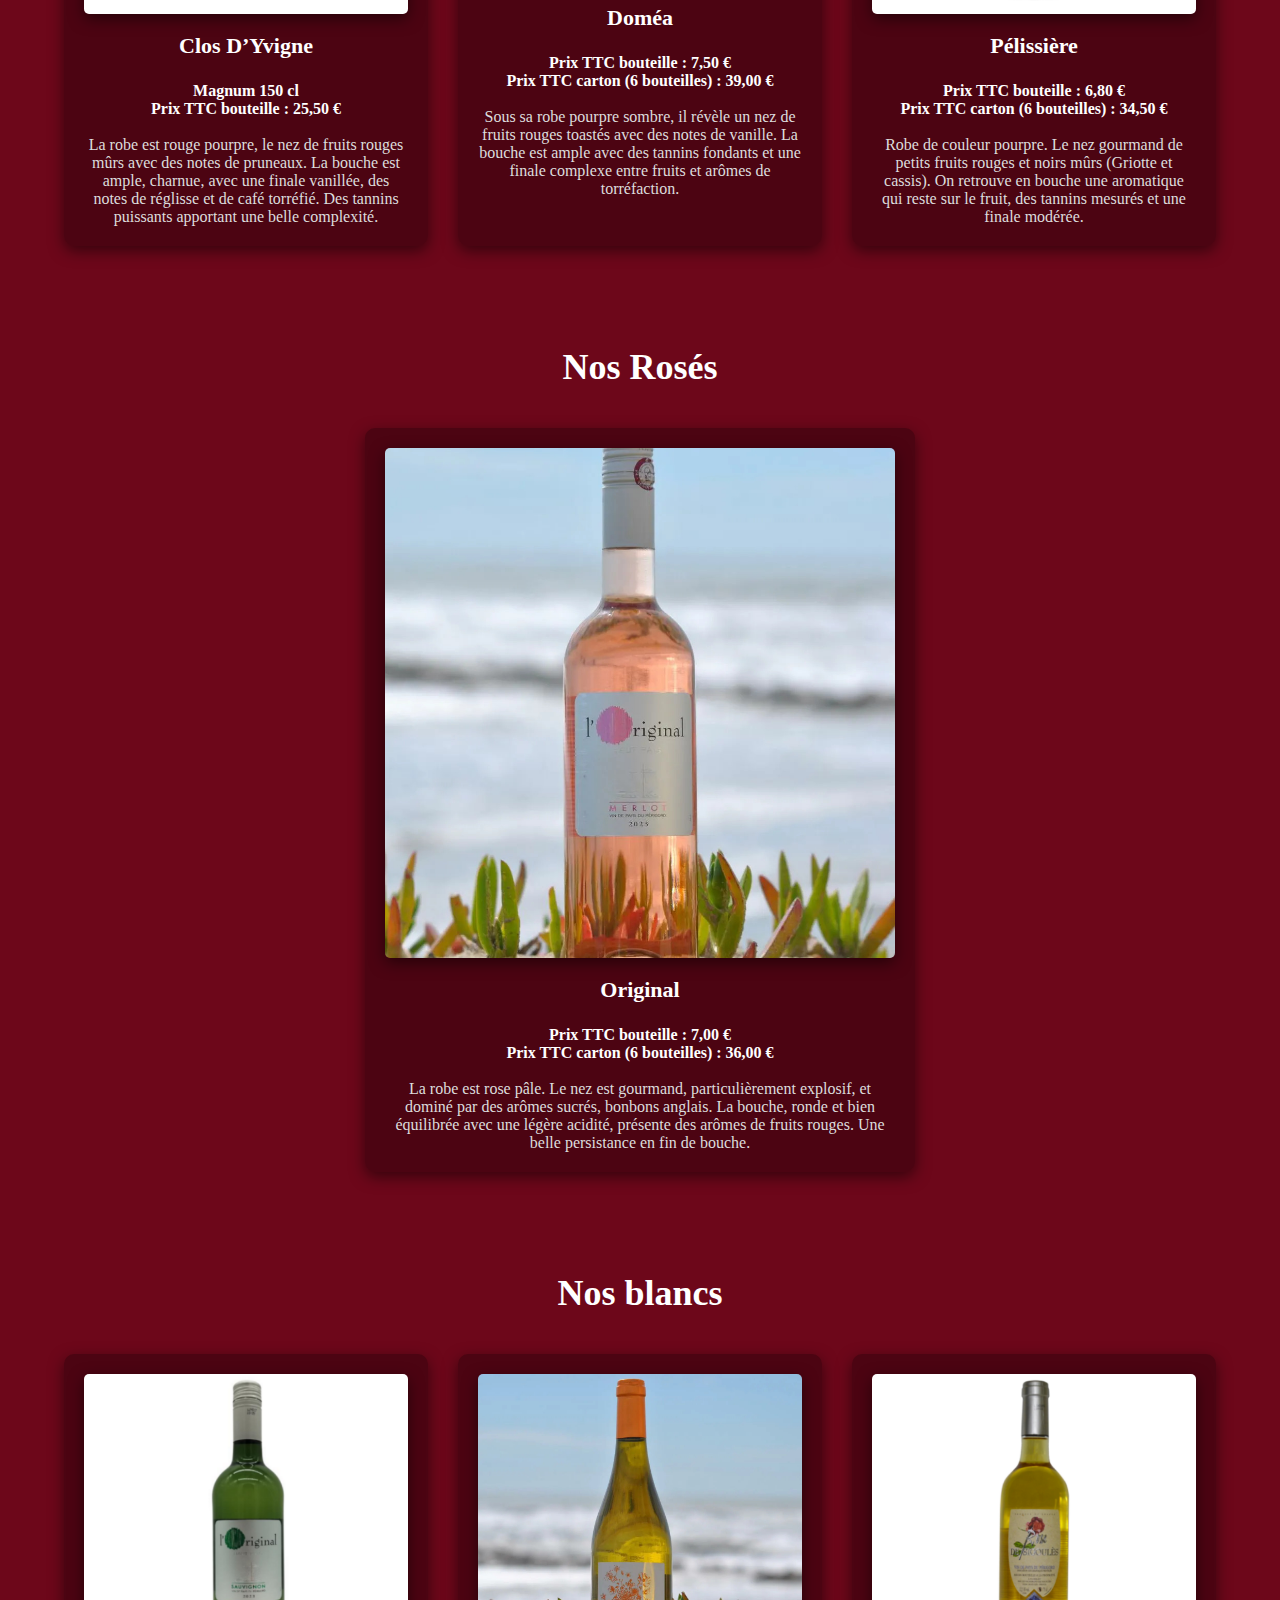
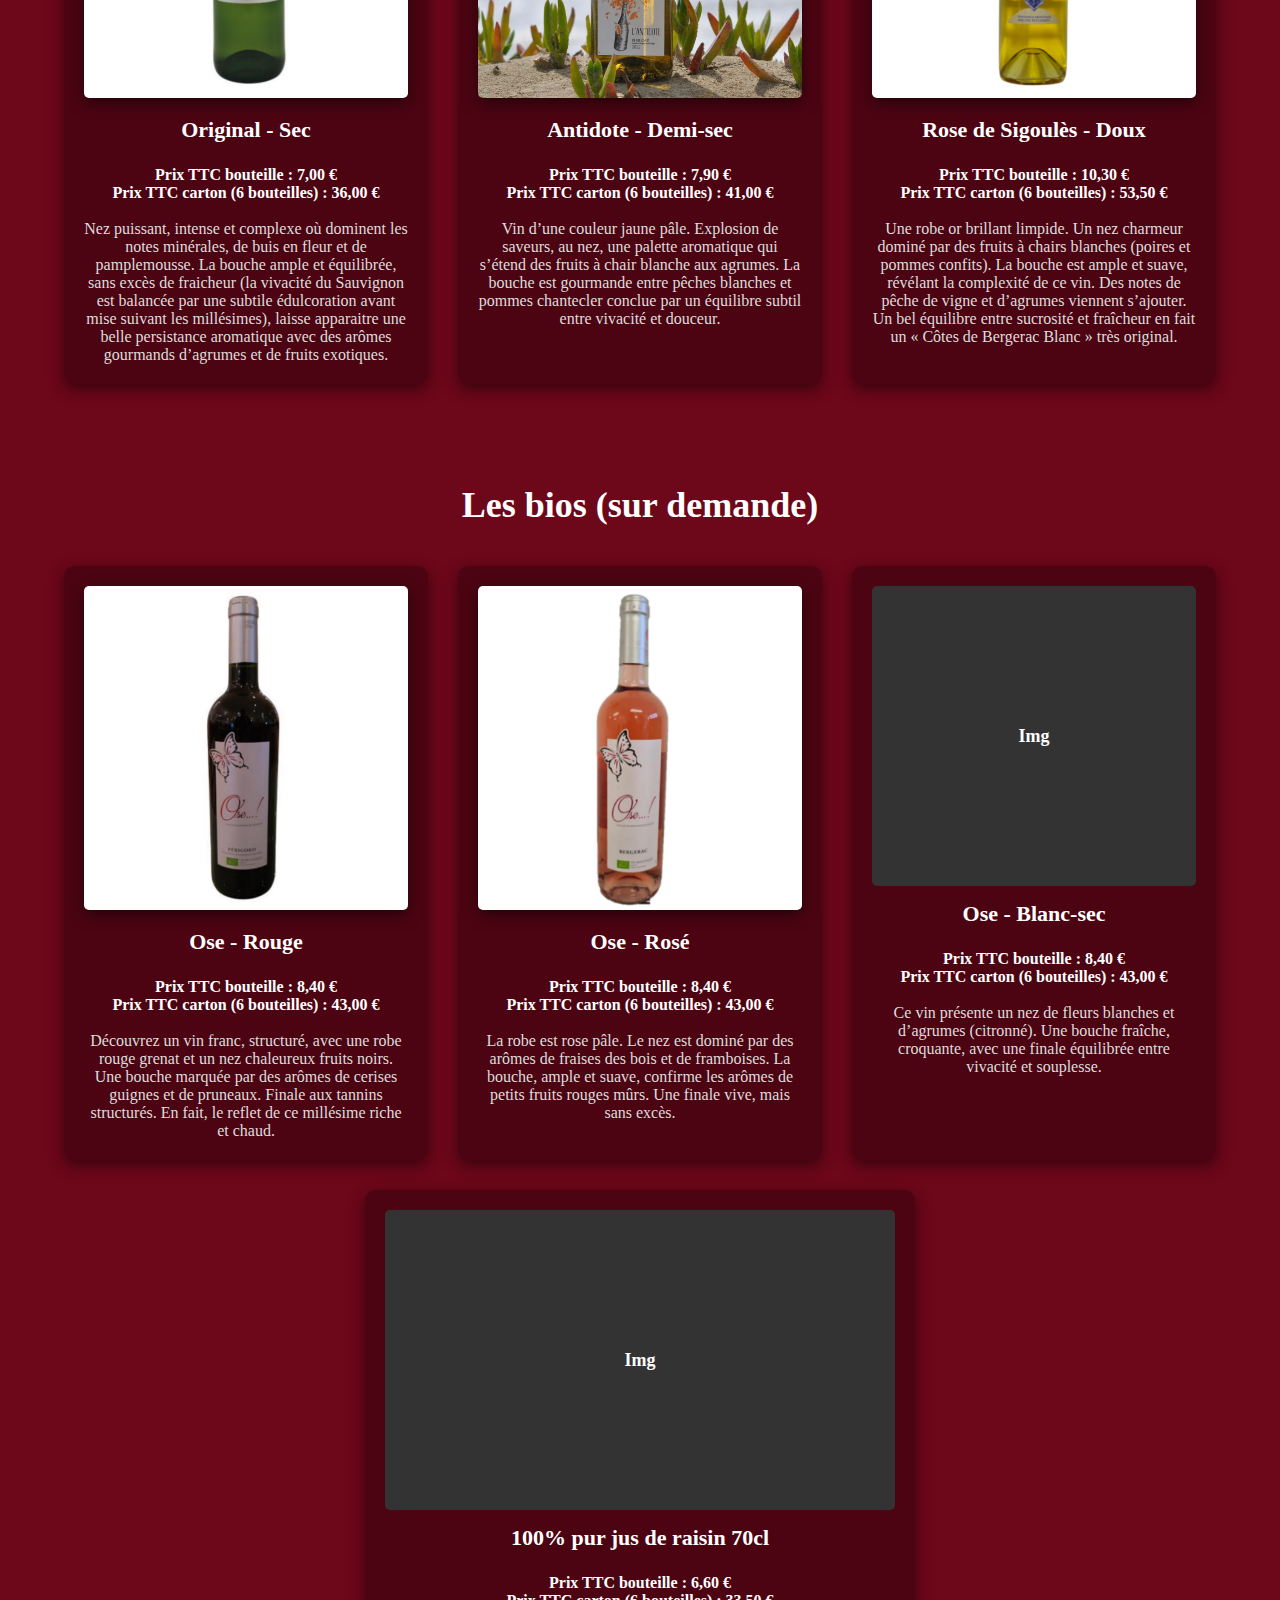
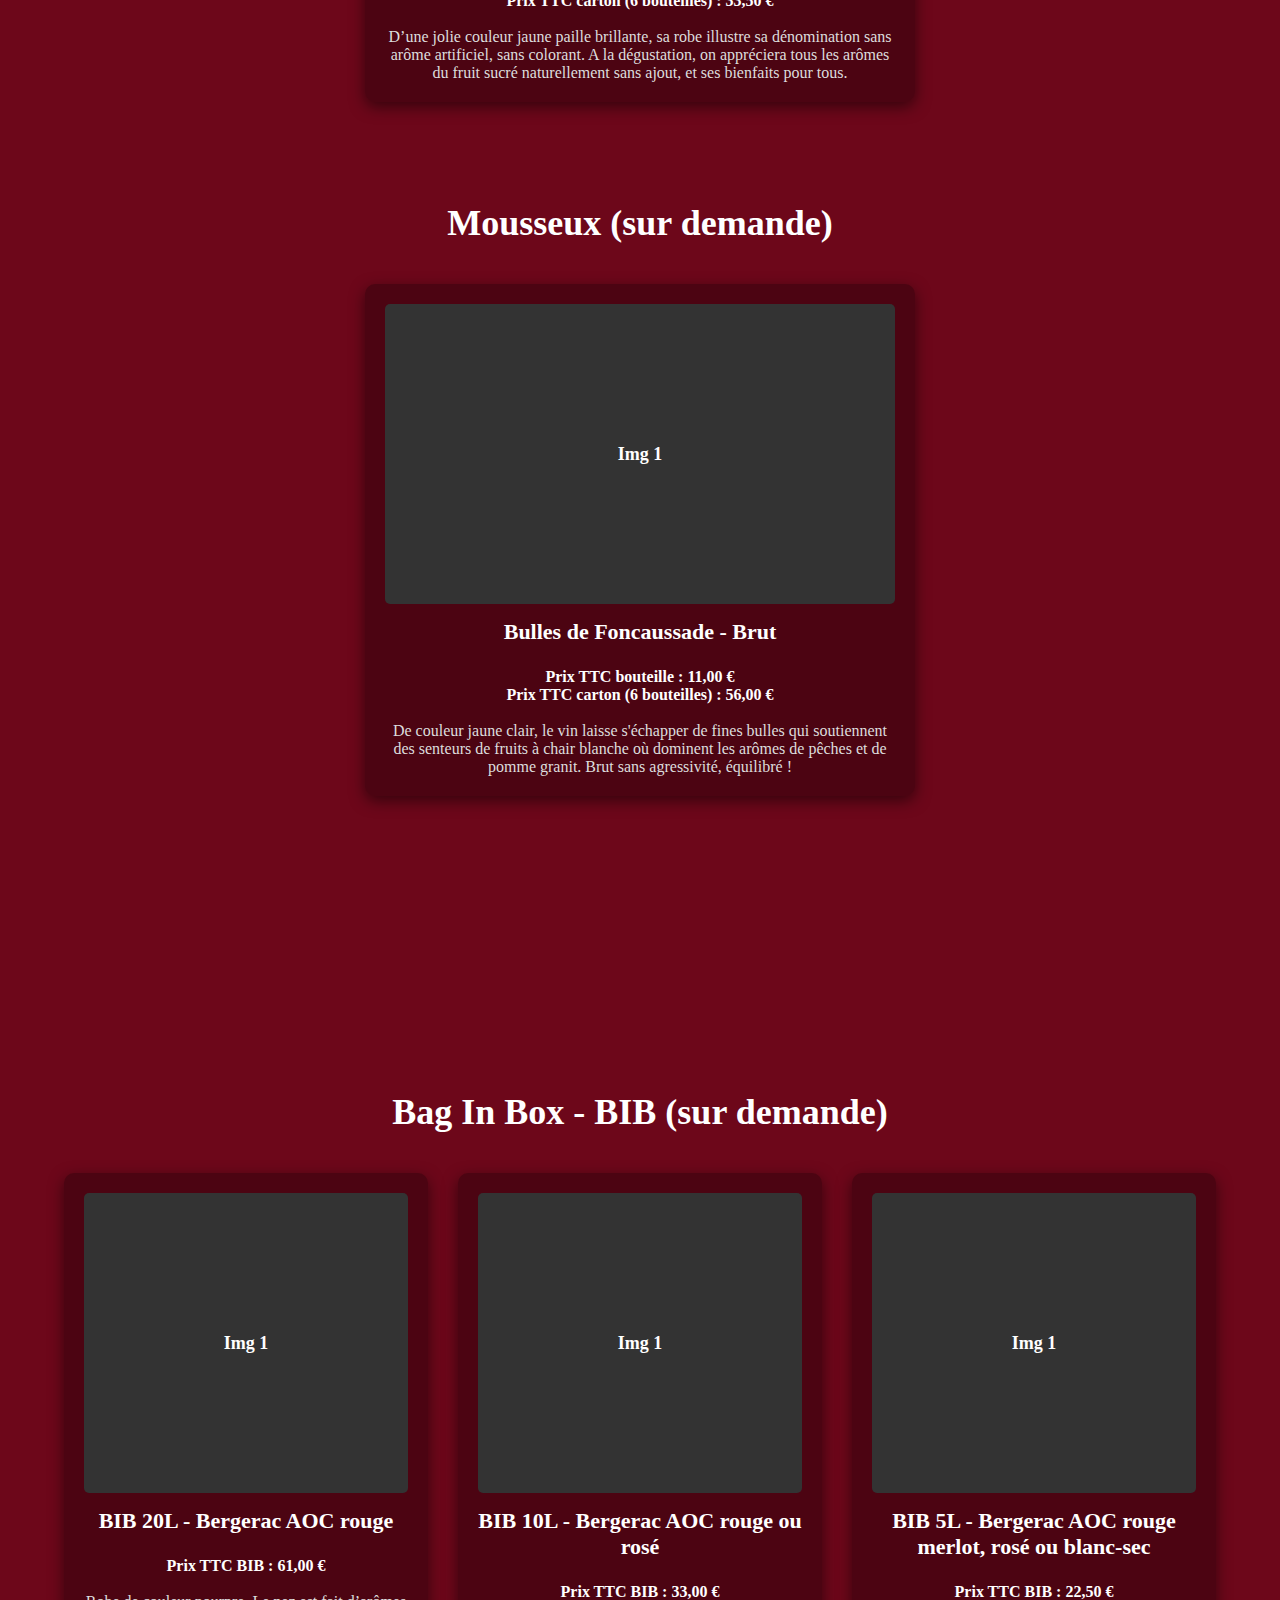
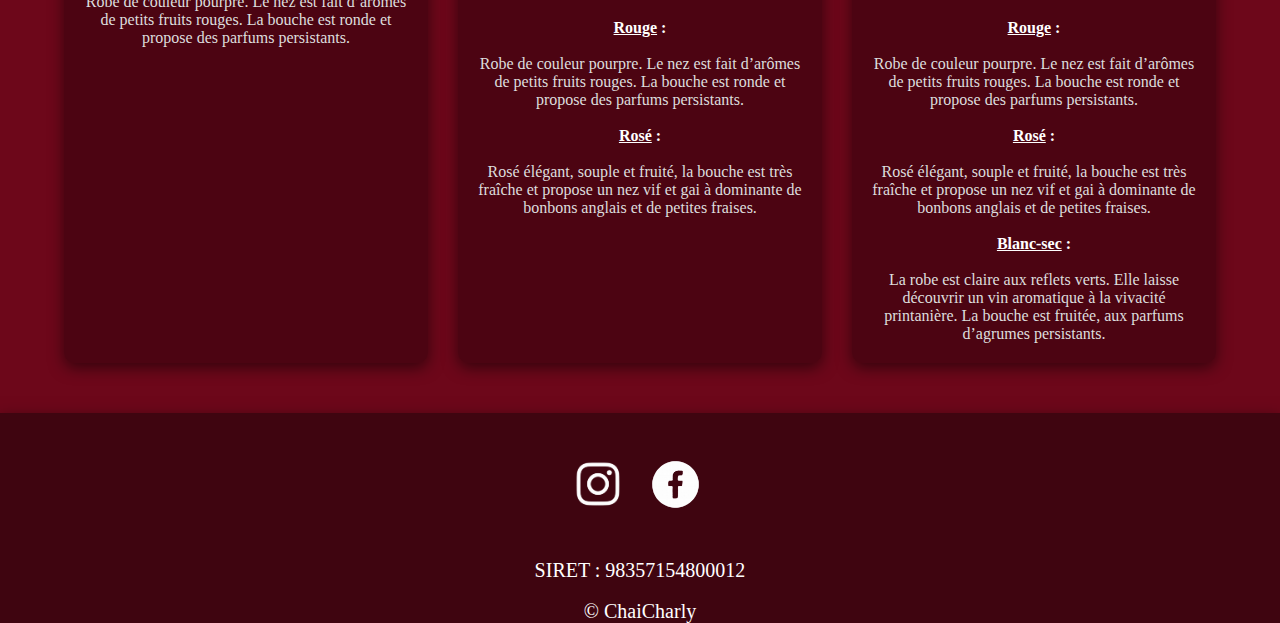
==== commit 9ebfb1a8: "ajt images" ====
--- a/nos-vins.html
+++ b/nos-vins.html
@@ -104,7 +104,7 @@
             </div>
 
             <div class="vin">
-                <div class="img-fond">Img 4</div>
+                <img src="src/img/clos-d'yvigne.png" height="411px" width="344px" alt="Clos D’Yvigne">
                 <h2>Clos D’Yvigne</h2>
                 </br>
                 <h4>Magnum 150 cl</h4>
@@ -174,7 +174,7 @@
         <div class="grid-vin">
 
             <div class="vin">
-                <div class="img-fond">Img 1</div>
+                <img src="src/img/sec.png" height="411px" width="344px" alt="Original - Sec">
                 <h2>Original - Sec</h2>
                 </br>
                 <h4>Prix TTC bouteille : 7,00 € </h4>
@@ -205,7 +205,7 @@
             </div>
 
             <div class="vin">
-                <div class="img-fond">Img </div>
+                <img src="src/img/rose-doux.png" height="411px" width="344px" alt="Rose de Sigoulès">
                 <h2>Rose de Sigoulès - Doux</h2>
                 </br>
                 <h4>Prix TTC bouteille : 10,30 € </h4>
@@ -227,8 +227,8 @@
         <h1>Les bios (sur demande)</h1>
         <div class="grid-vin">
             <div class="vin">
-                <div class="img-fond">Img 1</div>
-                <h2>Ose rouge</h2>
+                <img src="src/img/ose-rouge.png" height="411px" width="344px" alt="Ose - Rouge">
+                <h2>Ose - Rouge</h2>
                 </br>
                 <h4>Prix TTC bouteille : 8,40 € </h4>
                 <h4>Prix TTC carton (6 bouteilles) : 43,00 €</h4>
@@ -240,7 +240,7 @@
                 </p>
             </div>
             <div class="vin">
-                <div class="img-fond">Img </div>
+                <img src="src/img/ose-rose.png" height="411px" width="344px" alt="Ose - Rosé">
                 <h2>Ose - Rosé</h2>
                 </br>
                 <h4>Prix TTC bouteille : 8,40 € </h4>
@@ -362,9 +362,7 @@
 
     <footer>
         <div class="reseaux">
-            <a href="https://www.instagram.com/chai_charly/" target="_blank" rel="noopener noreferrer">
-                <img class="X" src="src/img/X.png" width="65px" height="50px">
-            </a>
+
             <a href="https://www.instagram.com/chai_charly/" target="_blank" rel="noopener noreferrer">
                 <img class="Insta" src="src/img/Insta.png" width="50px" height="50px">
             </a>
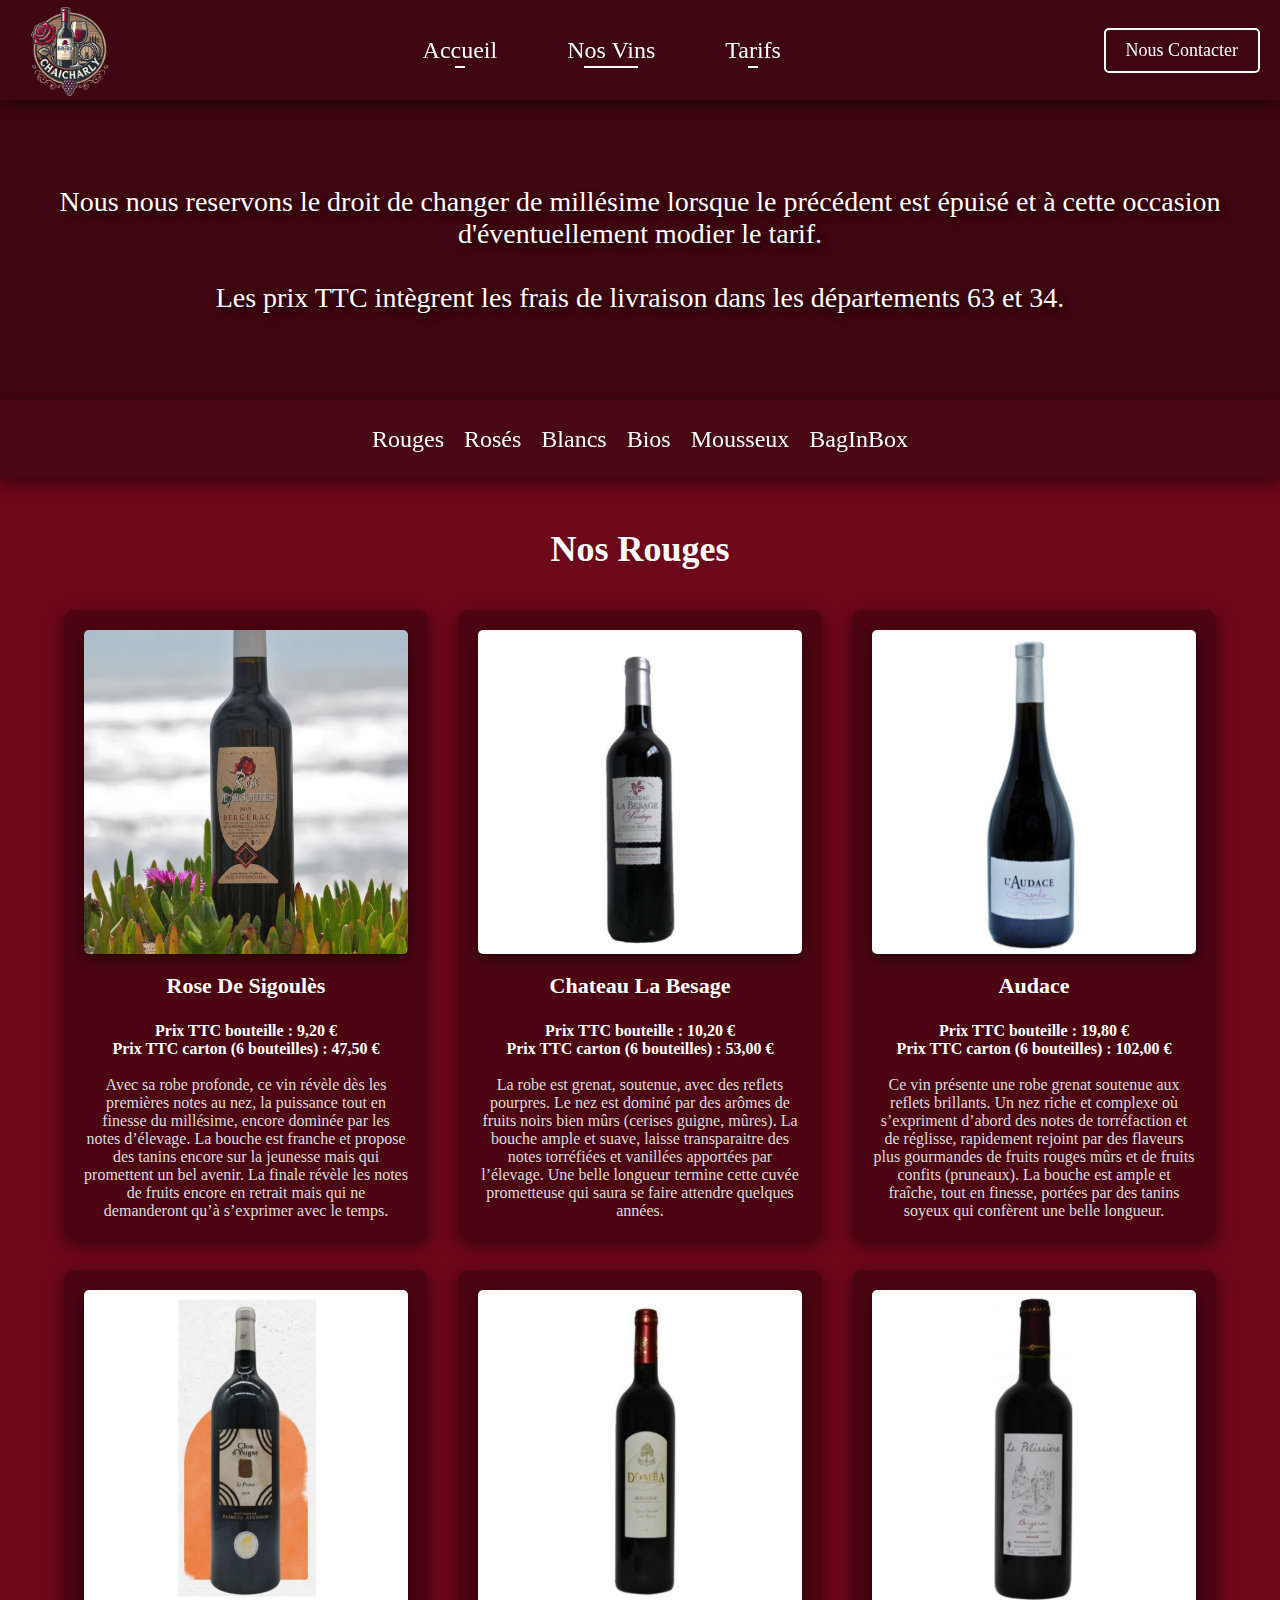
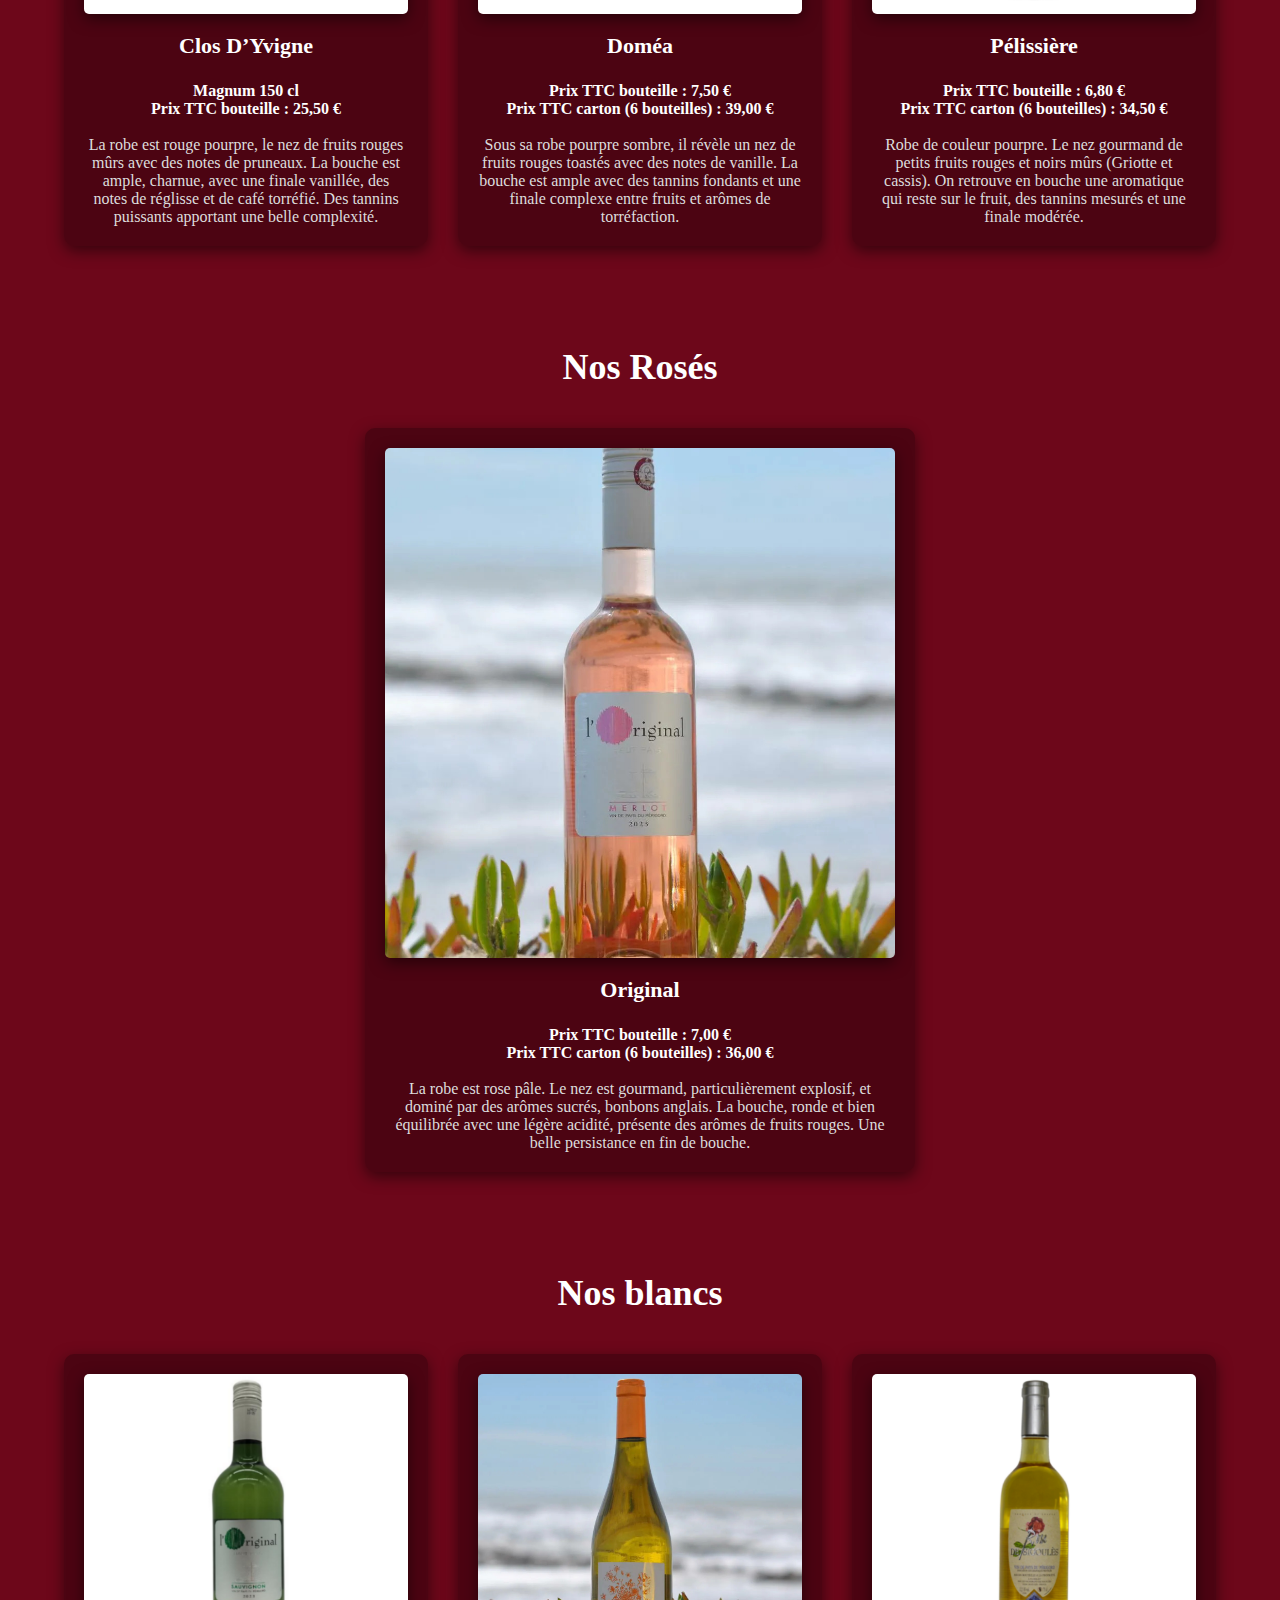
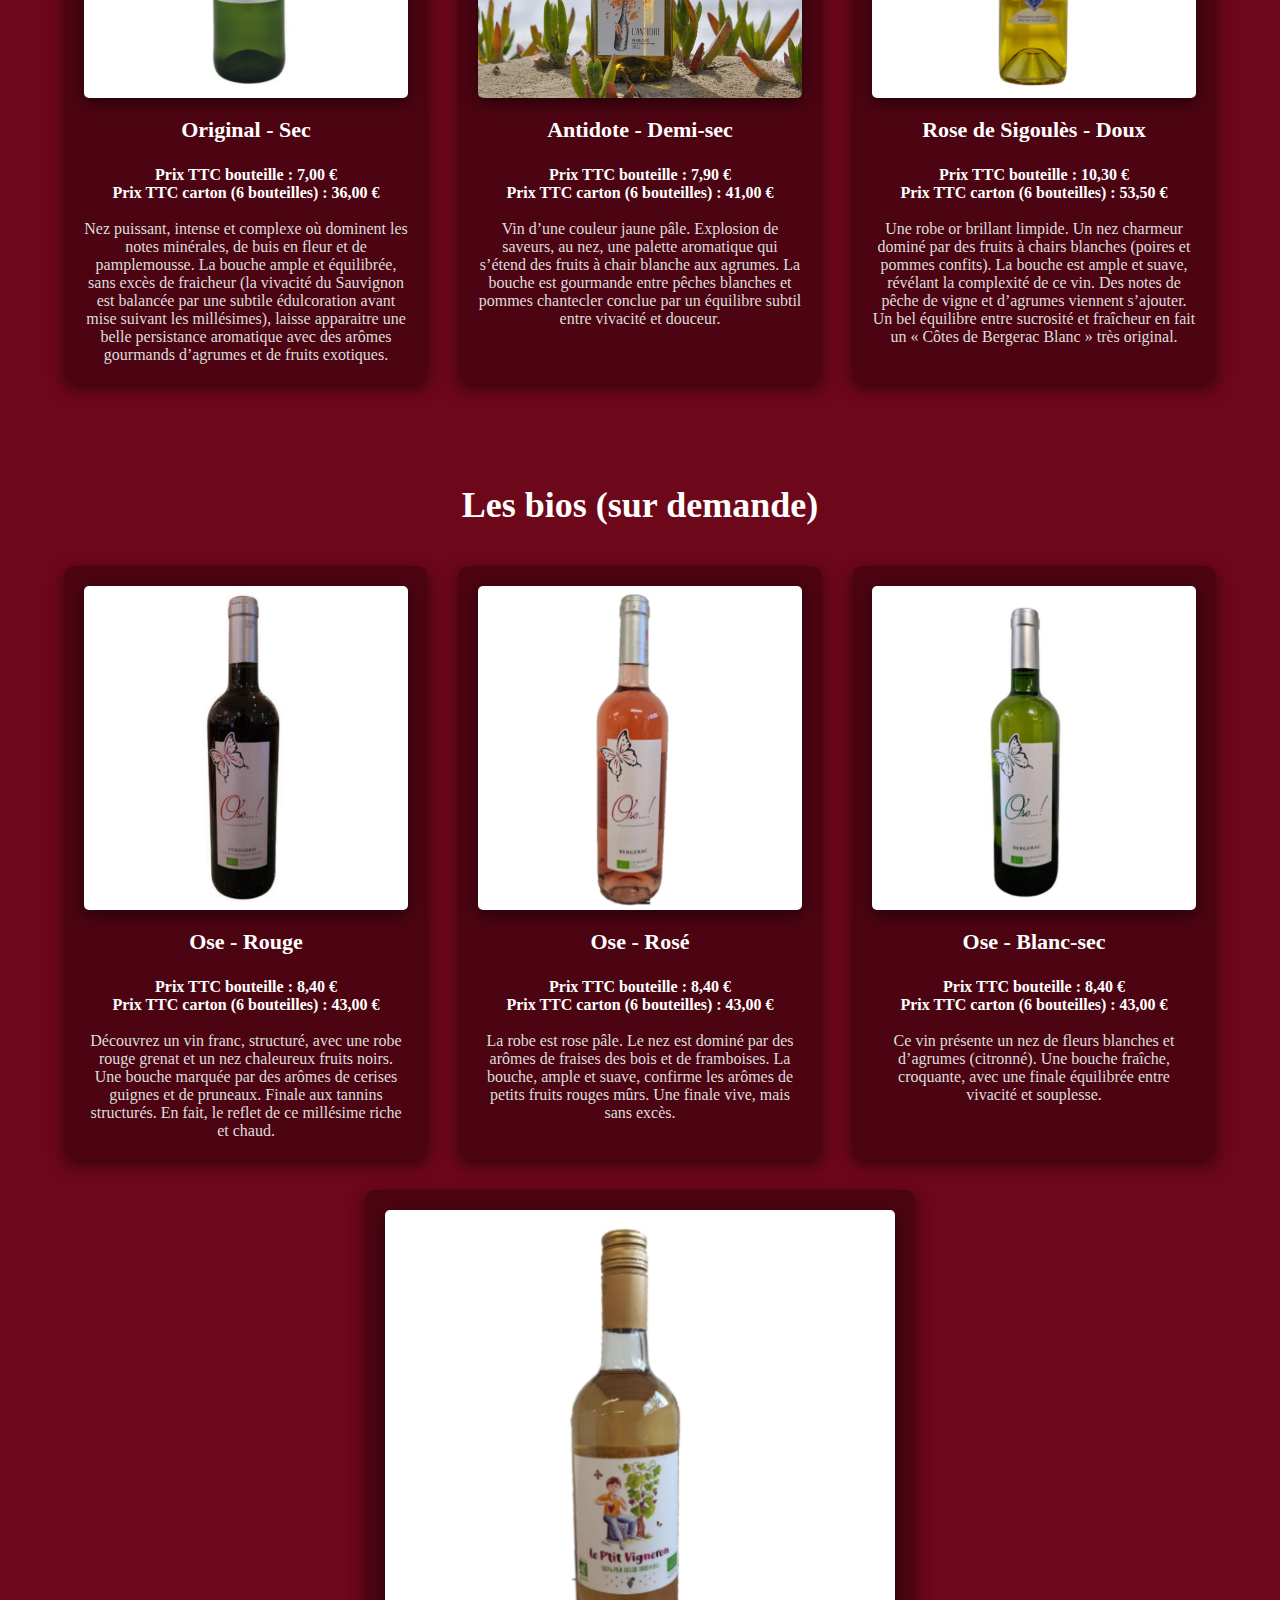
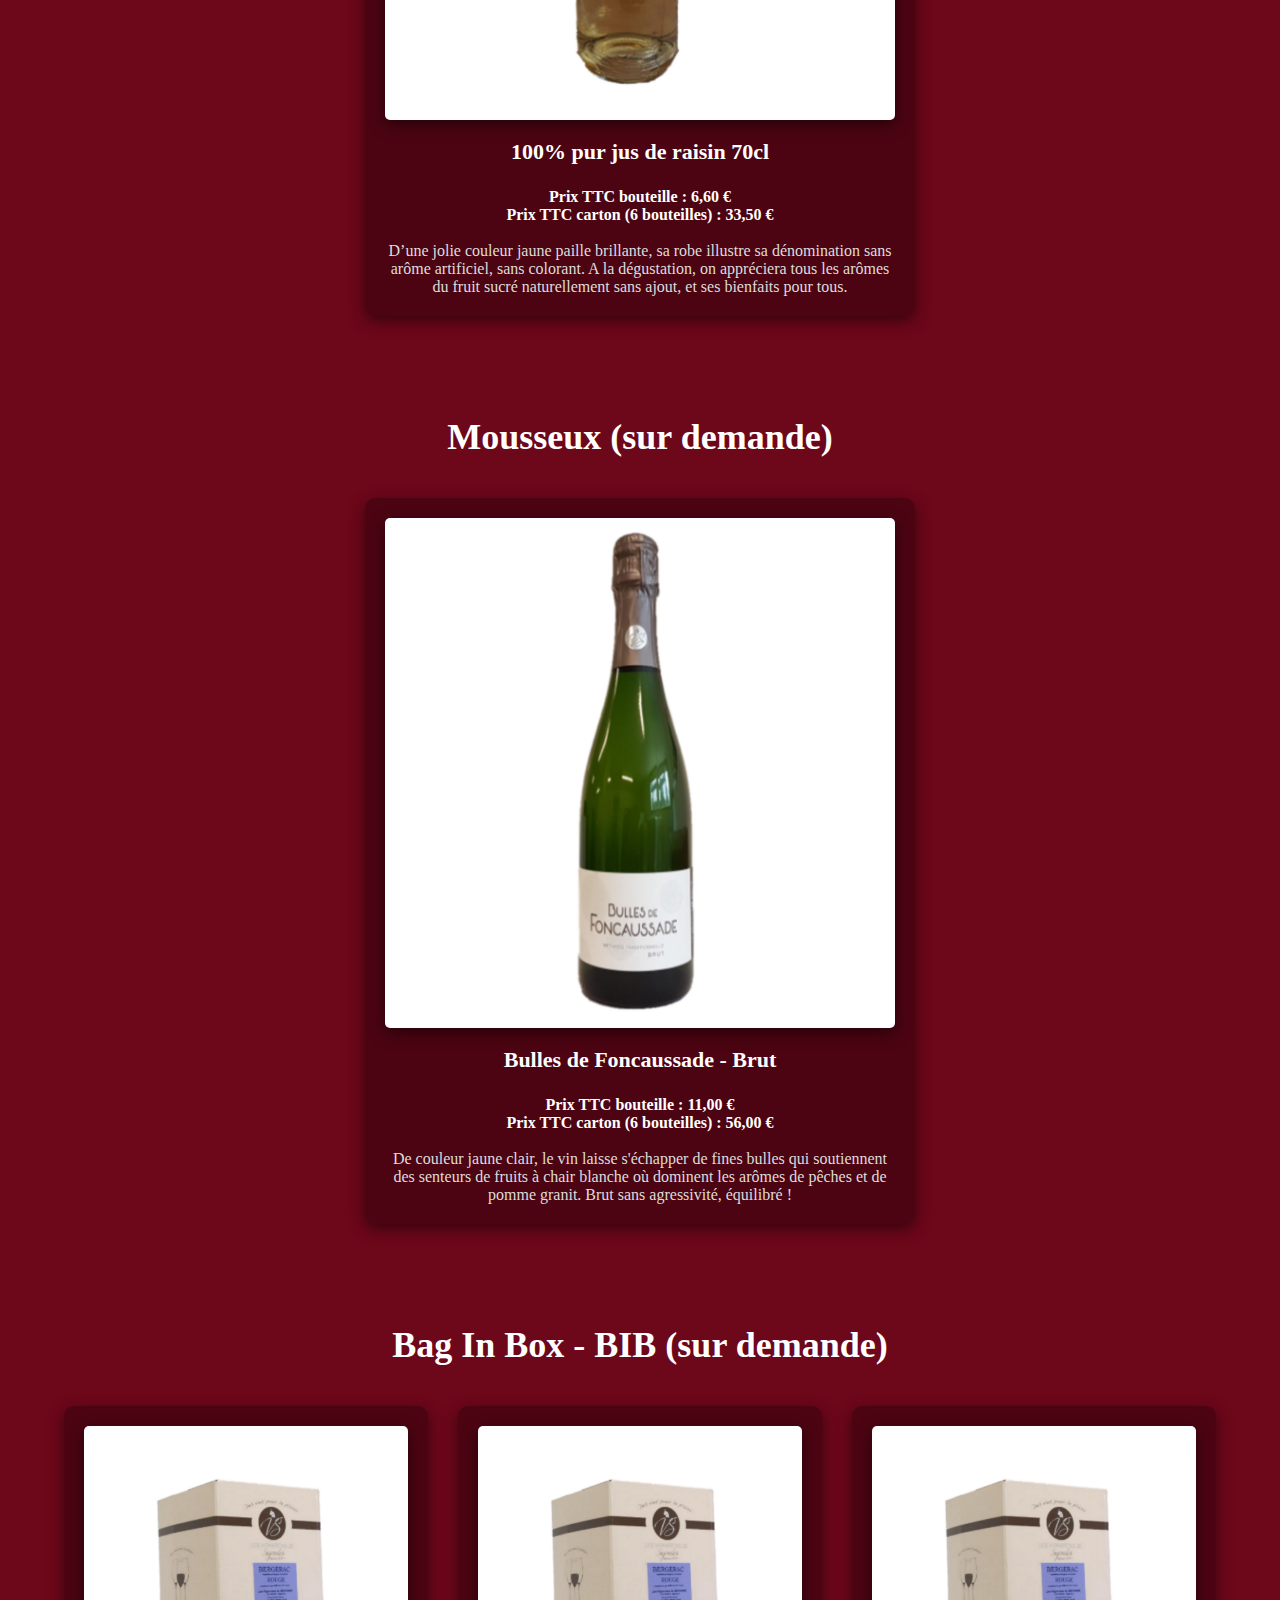
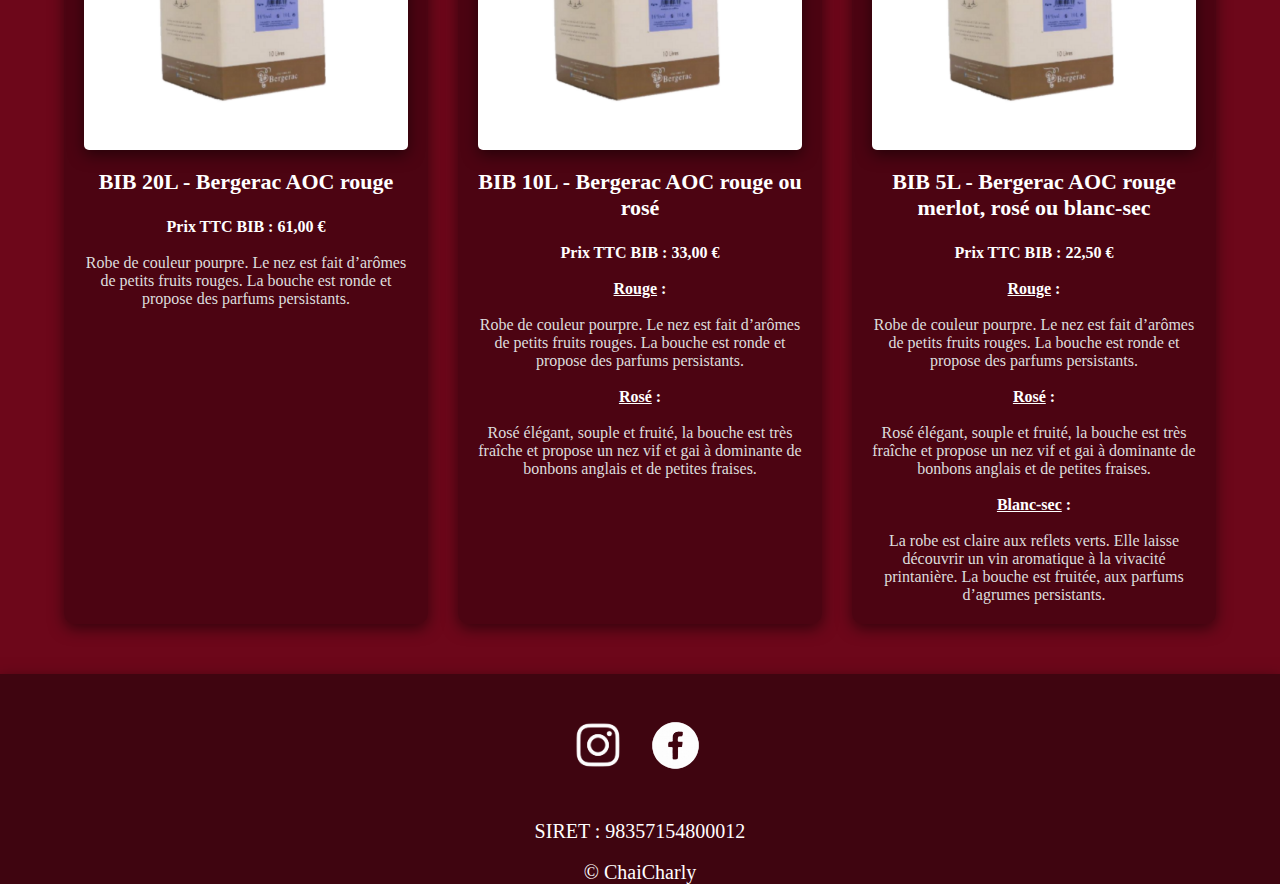
==== commit 3df2f107: "ajt d'images" ====
--- a/nos-vins.html
+++ b/nos-vins.html
@@ -50,13 +50,12 @@
             </ul>
         </nav>
     </div>
-    <div id="rouges"></div>
-    <div class="divvin">
+    <div class="divvin" id="rouges">
         <h1>Nos Rouges</h1>
         <div class="grid-vin">
 
             <div class="vin">
-                <img src="src/img/Rose-Rouge.jpg" height="411px" width="344px" alt="Rose De Sigoulès">
+                <img src="src/img/vins/Rose-Rouge.jpg" height="411px" width="344px" alt="Rose De Sigoulès">
                 <h2>Rose De Sigoulès </h2>
                 </br>
                 <h4>Prix TTC bouteille : 9,20 € </h4>
@@ -72,7 +71,7 @@
             </div>
 
             <div class="vin">
-                <img src="src/img/chateau.png" height="411px" width="344px" alt="Chateau La Besage">
+                <img src="src/img/vins/chateau.png" height="411px" width="344px" alt="Chateau La Besage">
                 <h2>Chateau La Besage</h2>
                 </br>
                 <h4>Prix TTC bouteille : 10,20 € </h4>
@@ -88,7 +87,7 @@
             </div>
 
             <div class="vin">
-                <img src="src/img/audace.png" height="411px" width="344px" alt="Audace">
+                <img src="src/img/vins/audace.png" height="411px" width="344px" alt="Audace">
                 <h2>Audace</h2>
                 </br>
                 <h4>Prix TTC bouteille : 19,80 € </h4>
@@ -104,7 +103,7 @@
             </div>
 
             <div class="vin">
-                <img src="src/img/clos-d'yvigne.png" height="411px" width="344px" alt="Clos D’Yvigne">
+                <img src="src/img/vins/clos-d'yvigne.png" height="411px" width="344px" alt="Clos D’Yvigne">
                 <h2>Clos D’Yvigne</h2>
                 </br>
                 <h4>Magnum 150 cl</h4>
@@ -118,7 +117,7 @@
             </div>
 
             <div class="vin">
-                <div class="img-fond">Img 2</div>
+                <img src="src/img/vins/domea.png" height="411px" width="344px" alt="Doméa">
                 <h2>Doméa</h2>
                 </br>
                 <h4>Prix TTC bouteille : 7,50 € </h4>
@@ -132,7 +131,7 @@
             </div>
 
             <div class="vin">
-                <img src="src/img/pelissiere.png" height="411px" width="344px" alt="Pélissière">
+                <img src="src/img/vins/pelissiere.png" height="411px" width="344px" alt="Pélissière">
                 <h2>Pélissière</h2>
                 </br>
                 <h4>Prix TTC bouteille : 6,80 € </h4>
@@ -146,13 +145,12 @@
             </div>
         </div>
     </div>
-    <div id="rosés"></div>
-    <div class="divvin">
+    <div class="divvin" id="rosés">
         <h1>Nos Rosés</h1>
         <div class="grid-vin">
 
             <div class="vin">
-                <img src="src/img/Original-Rosé.jpg" height="411px" width="344px" alt="Original Rosé">
+                <img src="src/img/vins/Original-Rosé.jpg" height="411px" width="344px" alt="Original Rosé">
                 <h2>Original</h2>
                 </br>
                 <h4>Prix TTC bouteille : 7,00 € </h4>
@@ -168,13 +166,12 @@
 
         </div>
     </div>
-    <div id="blancs"></div>
-    <div class="divvin">
+    <div class="divvin" id="blancs">
         <h1>Nos blancs</h1>
         <div class="grid-vin">
 
             <div class="vin">
-                <img src="src/img/sec.png" height="411px" width="344px" alt="Original - Sec">
+                <img src="src/img/vins/sec.png" height="411px" width="344px" alt="Original - Sec">
                 <h2>Original - Sec</h2>
                 </br>
                 <h4>Prix TTC bouteille : 7,00 € </h4>
@@ -190,7 +187,7 @@
             </div>
 
             <div class="vin">
-                <img src="src/img/Antidote.jpg" height="411px" width="344px" alt="Original Rosé">
+                <img src="src/img/vins/Antidote.jpg" height="411px" width="344px" alt="Original Rosé">
                 <h2>Antidote - Demi-sec</h2>
                 </br>
                 <h4>Prix TTC bouteille : 7,90 € </h4>
@@ -205,7 +202,7 @@
             </div>
 
             <div class="vin">
-                <img src="src/img/rose-doux.png" height="411px" width="344px" alt="Rose de Sigoulès">
+                <img src="src/img/vins/rose-doux.png" height="411px" width="344px" alt="Rose de Sigoulès">
                 <h2>Rose de Sigoulès - Doux</h2>
                 </br>
                 <h4>Prix TTC bouteille : 10,30 € </h4>
@@ -222,12 +219,11 @@
 
         </div>
     </div>
-    <div id="bios"></div>
-    <div class="divvin">
+    <div class="divvin" id="bios">
         <h1>Les bios (sur demande)</h1>
         <div class="grid-vin">
             <div class="vin">
-                <img src="src/img/ose-rouge.png" height="411px" width="344px" alt="Ose - Rouge">
+                <img src="src/img/vins/ose-rouge.png" height="411px" width="344px" alt="Ose - Rouge">
                 <h2>Ose - Rouge</h2>
                 </br>
                 <h4>Prix TTC bouteille : 8,40 € </h4>
@@ -240,7 +236,7 @@
                 </p>
             </div>
             <div class="vin">
-                <img src="src/img/ose-rose.png" height="411px" width="344px" alt="Ose - Rosé">
+                <img src="src/img/vins/ose-rose.png" height="411px" width="344px" alt="Ose - Rosé">
                 <h2>Ose - Rosé</h2>
                 </br>
                 <h4>Prix TTC bouteille : 8,40 € </h4>
@@ -253,7 +249,7 @@
                 </p>
             </div>
             <div class="vin">
-                <div class="img-fond">Img </div>
+                <img src="src/img/vins/ose-blanc.png" height="411px" width="344px" alt="Ose  - Blanc-sec">
                 <h2>Ose  - Blanc-sec</h2>
                 </br>
                 <h4>Prix TTC bouteille : 8,40 € </h4>
@@ -265,7 +261,7 @@
                 </p>
             </div>
             <div class="vin">
-                <div class="img-fond">Img </div>
+                <img src="src/img/vins/jus.png" height="411px" width="344px" alt="jus de raisin">
                 <h2>100% pur jus de raisin 70cl</h2>
                 </br>
                 <h4>Prix TTC bouteille : 6,60 € </h4>
@@ -279,12 +275,11 @@
             </div>
         </div>
     </div>
-    <div id="mousseux"></div>
-    <div class="divvin">
+    <div class="divvin" id="mousseux">
         <h1>Mousseux (sur demande)</h1>
         <div class="grid-vin">
             <div class="vin">
-                <div class="img-fond">Img 1</div>
+                <img src="src/img/vins/mousseux.png" height="411px" width="344px" alt="Bulles de Foncaussade">
                 <h2>Bulles de Foncaussade - Brut</h2>
                 </br>
                 <h4>Prix TTC bouteille : 11,00 € </h4>
@@ -298,12 +293,11 @@
             </div>
         </div>
     </div>
-    <div class="BIB" id="BIB"></div>
-    <div class="divvin">
+    <div class="divvin" id="BIB">
         <h1>Bag In Box - BIB (sur demande)</h1>
         <div class="grid-vin">
             <div class="vin">
-                <div class="img-fond">Img 1</div>
+                <img src="src/img/vins/bib-rouge.png" height="411px" width="344px" alt="BIB 20L">
                 <h2>BIB 20L - Bergerac AOC rouge</h2>
                 </br>
                 <h4>Prix TTC BIB : 61,00 € </h4>
@@ -314,7 +308,7 @@
                 </p>
             </div>
             <div class="vin">
-                <div class="img-fond">Img 1</div>
+                <img src="src/img/vins/bib-rouge.png" height="411px" width="344px" alt="BIB 10L">
                 <h2>BIB 10L - Bergerac AOC rouge ou rosé</h2>
                 </br>
                 <h4>Prix TTC BIB : 33,00 € </h4>
@@ -332,7 +326,7 @@
                 </p>
             </div>
             <div class="vin">
-                <div class="img-fond">Img 1</div>
+                <img src="src/img/vins/bib-rouge.png" height="411px" width="344px" alt="BIB 5L">
                 <h2>BIB 5L - Bergerac AOC rouge merlot, rosé ou blanc-sec</h2>
                 </br>
                 <h4>Prix TTC BIB : 22,50 € </h4>
--- a/src/css/nos-vins.css
+++ b/src/css/nos-vins.css
@@ -154,11 +154,6 @@
     }
 }
 
-.BIB{
-    height: 195px;
-    background-color: #6D071A;
-}
-
 .divvin {
     width: 100%;
     padding: 50px 0;
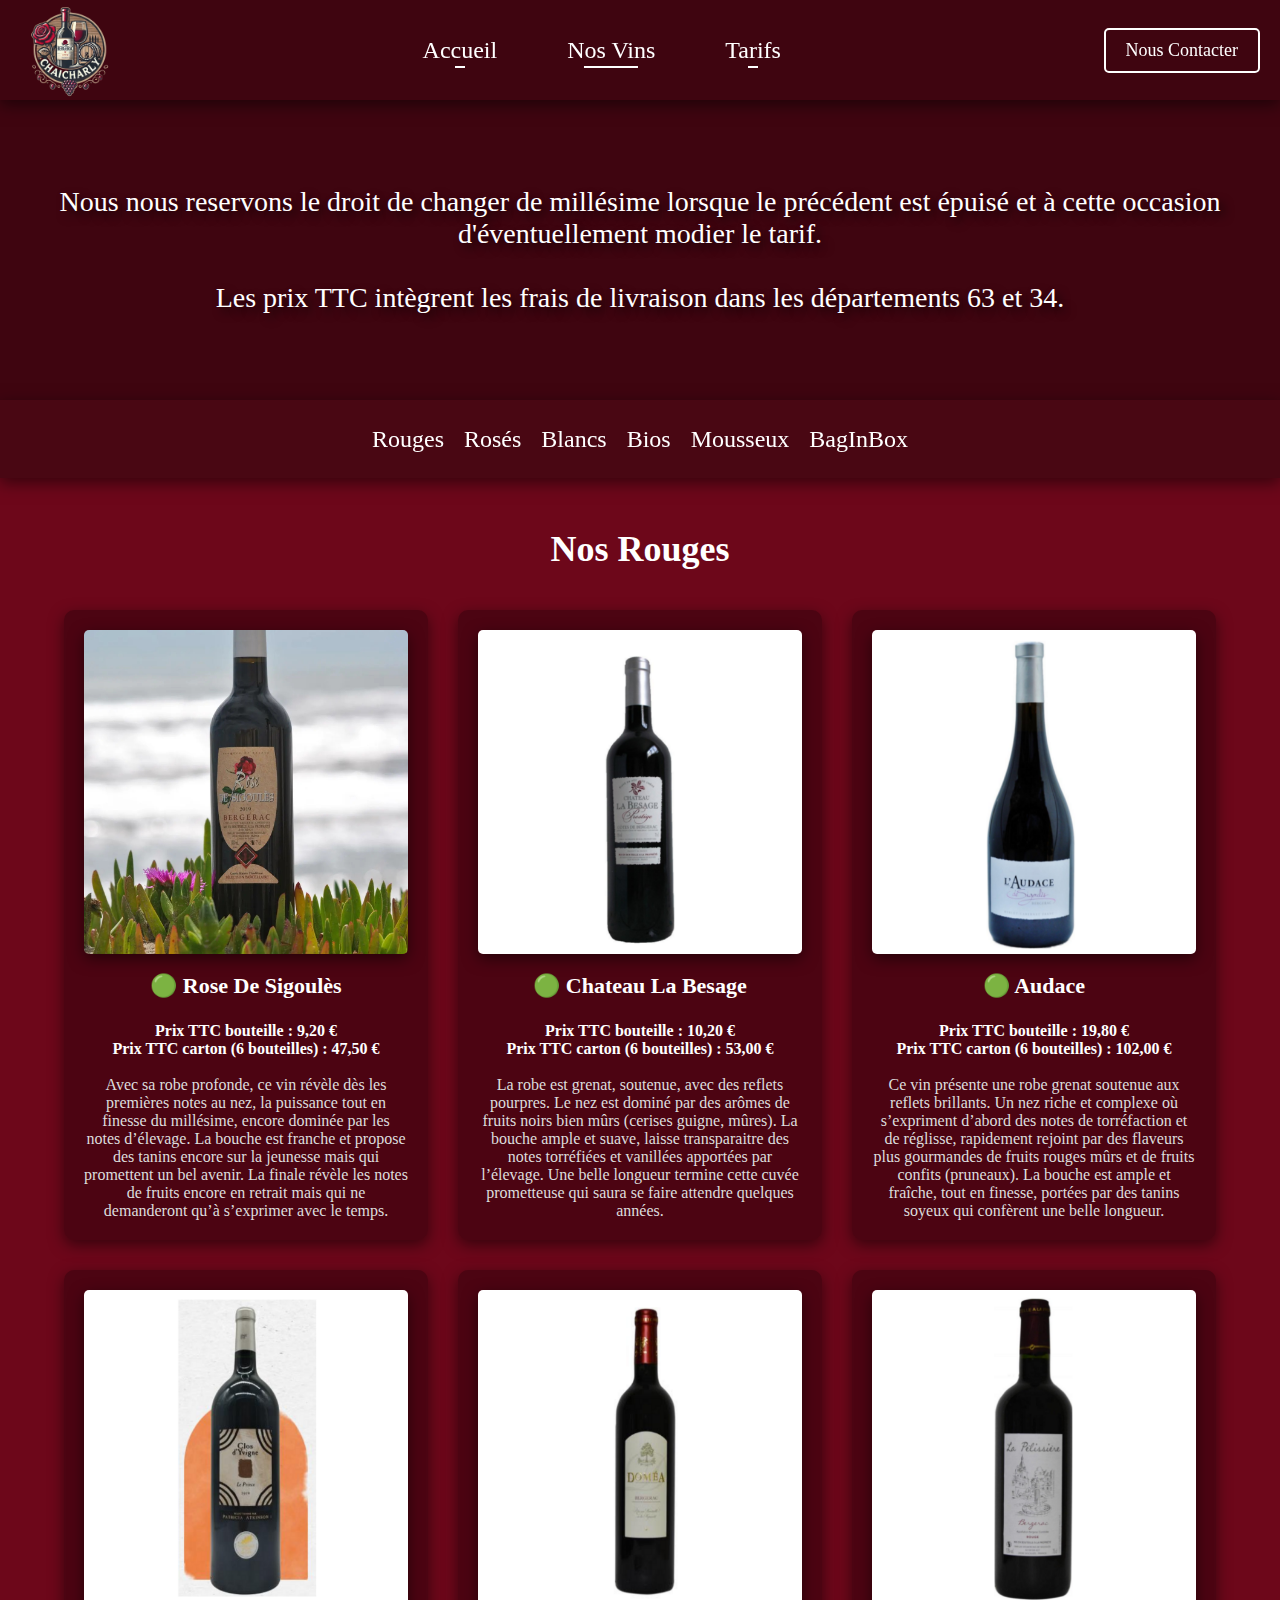
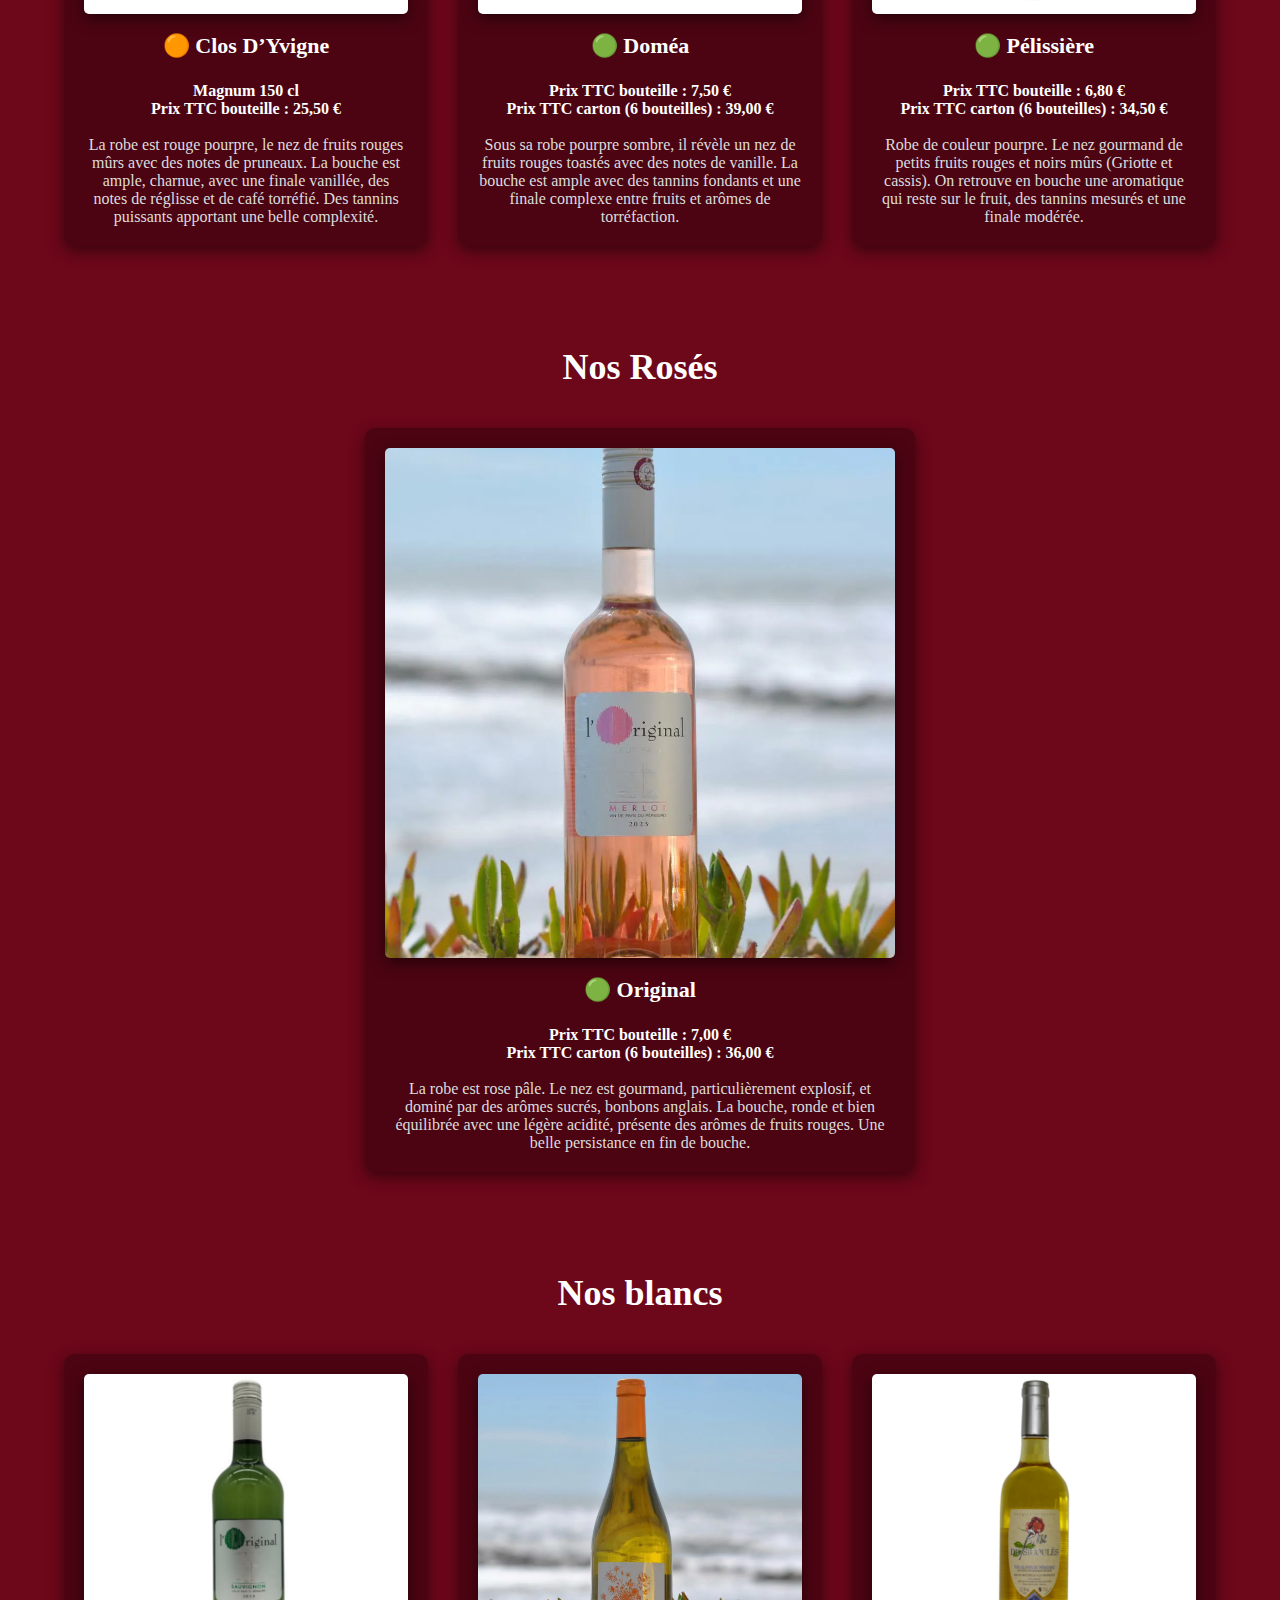
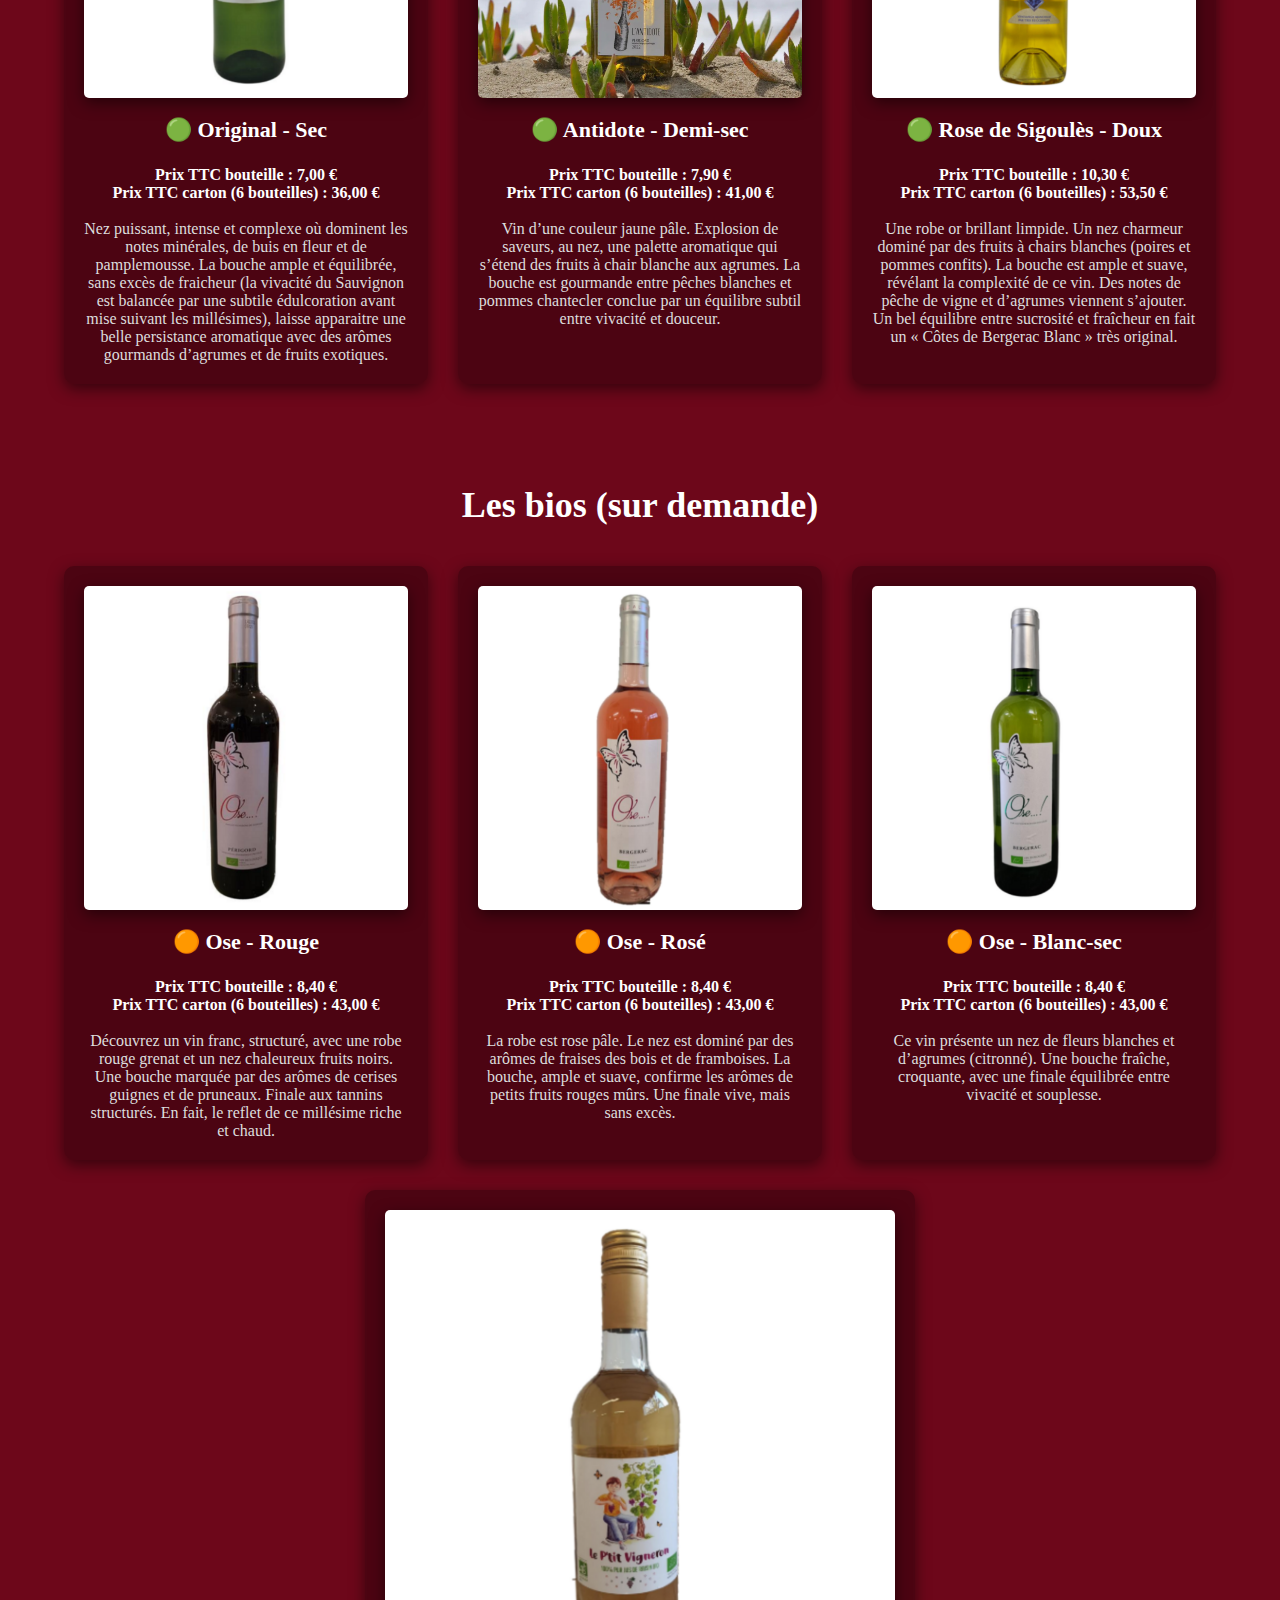
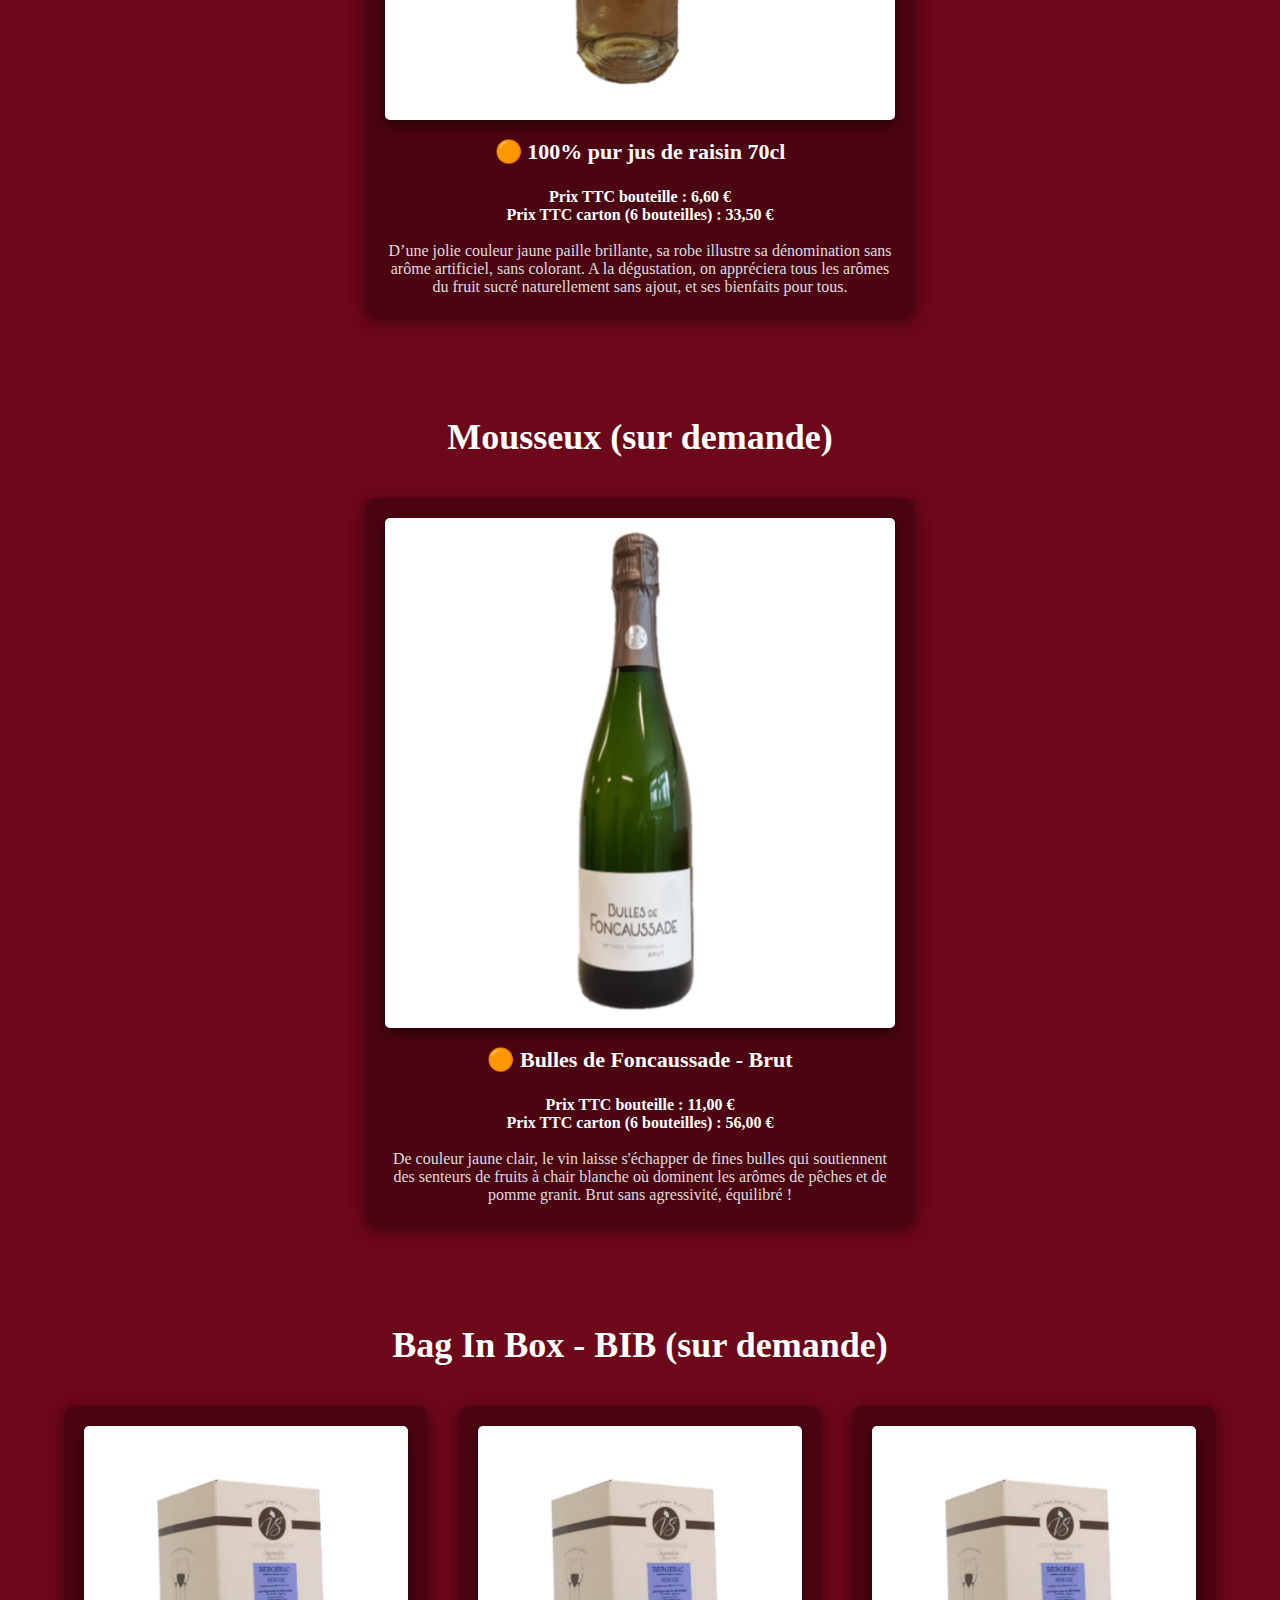
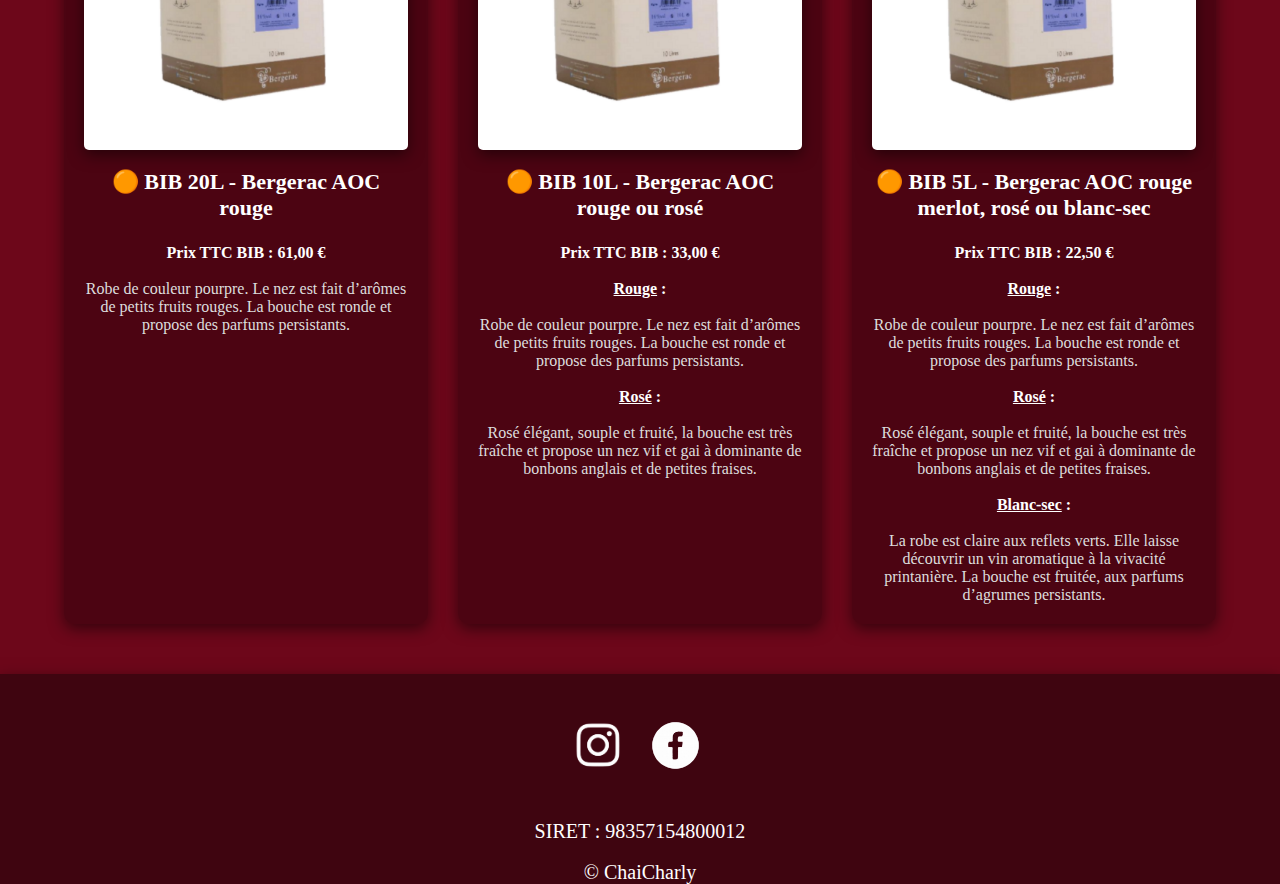
==== commit 4802acb5: "ajt d'images et de puces" ====
--- a/nos-vins.html
+++ b/nos-vins.html
@@ -56,7 +56,7 @@
 
             <div class="vin">
                 <img src="src/img/vins/Rose-Rouge.jpg" height="411px" width="344px" alt="Rose De Sigoulès">
-                <h2>Rose De Sigoulès </h2>
+                <h2>🟢 Rose De Sigoulès </h2>
                 </br>
                 <h4>Prix TTC bouteille : 9,20 € </h4>
                 <h4>Prix TTC carton (6 bouteilles) : 47,50 €</h4>
@@ -72,7 +72,7 @@
 
             <div class="vin">
                 <img src="src/img/vins/chateau.png" height="411px" width="344px" alt="Chateau La Besage">
-                <h2>Chateau La Besage</h2>
+                <h2>🟢 Chateau La Besage</h2>
                 </br>
                 <h4>Prix TTC bouteille : 10,20 € </h4>
                 <h4>Prix TTC carton (6 bouteilles) : 53,00 €</h4>
@@ -88,7 +88,7 @@
 
             <div class="vin">
                 <img src="src/img/vins/audace.png" height="411px" width="344px" alt="Audace">
-                <h2>Audace</h2>
+                <h2>🟢 Audace</h2>
                 </br>
                 <h4>Prix TTC bouteille : 19,80 € </h4>
                 <h4>Prix TTC carton (6 bouteilles) : 102,00 €</h4>
@@ -104,7 +104,7 @@
 
             <div class="vin">
                 <img src="src/img/vins/clos-d'yvigne.png" height="411px" width="344px" alt="Clos D’Yvigne">
-                <h2>Clos D’Yvigne</h2>
+                <h2>🟠 Clos D’Yvigne</h2>
                 </br>
                 <h4>Magnum 150 cl</h4>
                 <h4>Prix TTC bouteille : 25,50 € </h4>
@@ -118,7 +118,7 @@
 
             <div class="vin">
                 <img src="src/img/vins/domea.png" height="411px" width="344px" alt="Doméa">
-                <h2>Doméa</h2>
+                <h2>🟢 Doméa</h2>
                 </br>
                 <h4>Prix TTC bouteille : 7,50 € </h4>
                 <h4>Prix TTC carton (6 bouteilles) : 39,00 €</h4>
@@ -132,7 +132,7 @@
 
             <div class="vin">
                 <img src="src/img/vins/pelissiere.png" height="411px" width="344px" alt="Pélissière">
-                <h2>Pélissière</h2>
+                <h2>🟢 Pélissière</h2>
                 </br>
                 <h4>Prix TTC bouteille : 6,80 € </h4>
                 <h4>Prix TTC carton (6 bouteilles) : 34,50 €</h4>
@@ -151,7 +151,7 @@
 
             <div class="vin">
                 <img src="src/img/vins/Original-Rosé.jpg" height="411px" width="344px" alt="Original Rosé">
-                <h2>Original</h2>
+                <h2>🟢 Original</h2>
                 </br>
                 <h4>Prix TTC bouteille : 7,00 € </h4>
                 <h4>Prix TTC carton (6 bouteilles) : 36,00 €</h4>
@@ -172,7 +172,7 @@
 
             <div class="vin">
                 <img src="src/img/vins/sec.png" height="411px" width="344px" alt="Original - Sec">
-                <h2>Original - Sec</h2>
+                <h2>🟢 Original - Sec</h2>
                 </br>
                 <h4>Prix TTC bouteille : 7,00 € </h4>
                 <h4>Prix TTC carton (6 bouteilles) : 36,00 €</h4>
@@ -188,7 +188,7 @@
 
             <div class="vin">
                 <img src="src/img/vins/Antidote.jpg" height="411px" width="344px" alt="Original Rosé">
-                <h2>Antidote - Demi-sec</h2>
+                <h2>🟢 Antidote - Demi-sec</h2>
                 </br>
                 <h4>Prix TTC bouteille : 7,90 € </h4>
                 <h4>Prix TTC carton (6 bouteilles) : 41,00 €</h4>
@@ -203,7 +203,7 @@
 
             <div class="vin">
                 <img src="src/img/vins/rose-doux.png" height="411px" width="344px" alt="Rose de Sigoulès">
-                <h2>Rose de Sigoulès - Doux</h2>
+                <h2>🟢 Rose de Sigoulès - Doux</h2>
                 </br>
                 <h4>Prix TTC bouteille : 10,30 € </h4>
                 <h4>Prix TTC carton (6 bouteilles) : 53,50 €</h4>
@@ -224,7 +224,7 @@
         <div class="grid-vin">
             <div class="vin">
                 <img src="src/img/vins/ose-rouge.png" height="411px" width="344px" alt="Ose - Rouge">
-                <h2>Ose - Rouge</h2>
+                <h2>🟠 Ose - Rouge</h2>
                 </br>
                 <h4>Prix TTC bouteille : 8,40 € </h4>
                 <h4>Prix TTC carton (6 bouteilles) : 43,00 €</h4>
@@ -237,7 +237,7 @@
             </div>
             <div class="vin">
                 <img src="src/img/vins/ose-rose.png" height="411px" width="344px" alt="Ose - Rosé">
-                <h2>Ose - Rosé</h2>
+                <h2>🟠 Ose - Rosé</h2>
                 </br>
                 <h4>Prix TTC bouteille : 8,40 € </h4>
                 <h4>Prix TTC carton (6 bouteilles) : 43,00 €</h4>
@@ -250,7 +250,7 @@
             </div>
             <div class="vin">
                 <img src="src/img/vins/ose-blanc.png" height="411px" width="344px" alt="Ose  - Blanc-sec">
-                <h2>Ose  - Blanc-sec</h2>
+                <h2>🟠 Ose  - Blanc-sec</h2>
                 </br>
                 <h4>Prix TTC bouteille : 8,40 € </h4>
                 <h4>Prix TTC carton (6 bouteilles) : 43,00 €</h4>
@@ -262,7 +262,7 @@
             </div>
             <div class="vin">
                 <img src="src/img/vins/jus.png" height="411px" width="344px" alt="jus de raisin">
-                <h2>100% pur jus de raisin 70cl</h2>
+                <h2>🟠 100% pur jus de raisin 70cl</h2>
                 </br>
                 <h4>Prix TTC bouteille : 6,60 € </h4>
                 <h4>Prix TTC carton (6 bouteilles) : 33,50 €</h4>
@@ -280,7 +280,7 @@
         <div class="grid-vin">
             <div class="vin">
                 <img src="src/img/vins/mousseux.png" height="411px" width="344px" alt="Bulles de Foncaussade">
-                <h2>Bulles de Foncaussade - Brut</h2>
+                <h2>🟠 Bulles de Foncaussade - Brut</h2>
                 </br>
                 <h4>Prix TTC bouteille : 11,00 € </h4>
                 <h4>Prix TTC carton (6 bouteilles) : 56,00 €</h4>
@@ -298,7 +298,7 @@
         <div class="grid-vin">
             <div class="vin">
                 <img src="src/img/vins/bib-rouge.png" height="411px" width="344px" alt="BIB 20L">
-                <h2>BIB 20L - Bergerac AOC rouge</h2>
+                <h2>🟠 BIB 20L - Bergerac AOC rouge</h2>
                 </br>
                 <h4>Prix TTC BIB : 61,00 € </h4>
                 </br>
@@ -309,7 +309,7 @@
             </div>
             <div class="vin">
                 <img src="src/img/vins/bib-rouge.png" height="411px" width="344px" alt="BIB 10L">
-                <h2>BIB 10L - Bergerac AOC rouge ou rosé</h2>
+                <h2>🟠 BIB 10L - Bergerac AOC rouge ou rosé</h2>
                 </br>
                 <h4>Prix TTC BIB : 33,00 € </h4>
                 </br>
@@ -327,7 +327,7 @@
             </div>
             <div class="vin">
                 <img src="src/img/vins/bib-rouge.png" height="411px" width="344px" alt="BIB 5L">
-                <h2>BIB 5L - Bergerac AOC rouge merlot, rosé ou blanc-sec</h2>
+                <h2>🟠 BIB 5L - Bergerac AOC rouge merlot, rosé ou blanc-sec</h2>
                 </br>
                 <h4>Prix TTC BIB : 22,50 € </h4>
                 </br>
--- a/src/css/nos-vins.css
+++ b/src/css/nos-vins.css
@@ -4,6 +4,10 @@
     font-family: 'Inria', serif;
     color: white;
     box-sizing: border-box;
+}
+
+body{
+    cursor: url('https://cur.cursors-4u.net/food/foo-4/foo345.cur'), auto !important;
 }
 
 html {
@@ -207,7 +211,7 @@
     transform: translateY(-5px);
 }
 
-/* Placeholder pour les images */
+/* Placeholder pour les images
 .img-fond {
     width: 100%;
     height: 300px;
@@ -219,7 +223,7 @@
     border-radius: 5px;
     font-size: 18px;
     font-weight: bold;
-}
+}*/
 
 /* Images réelles */
 .vin img {
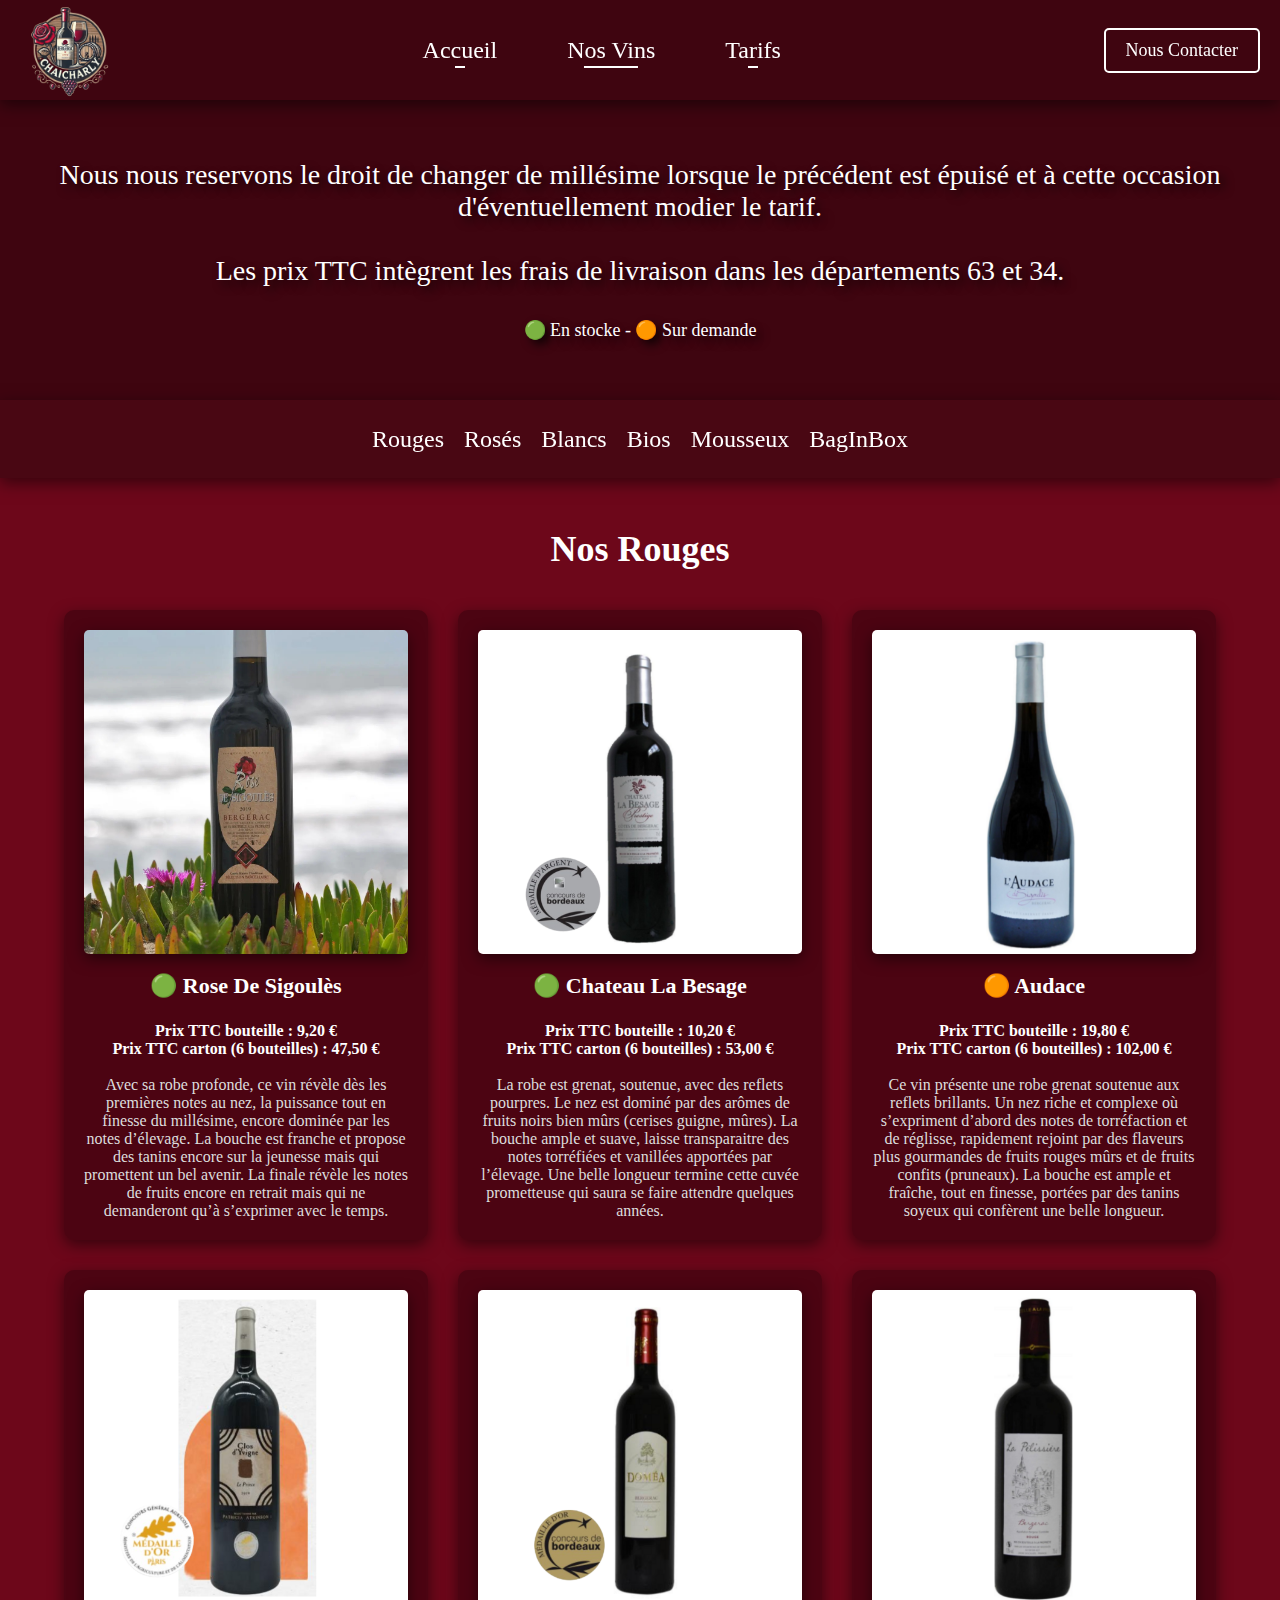
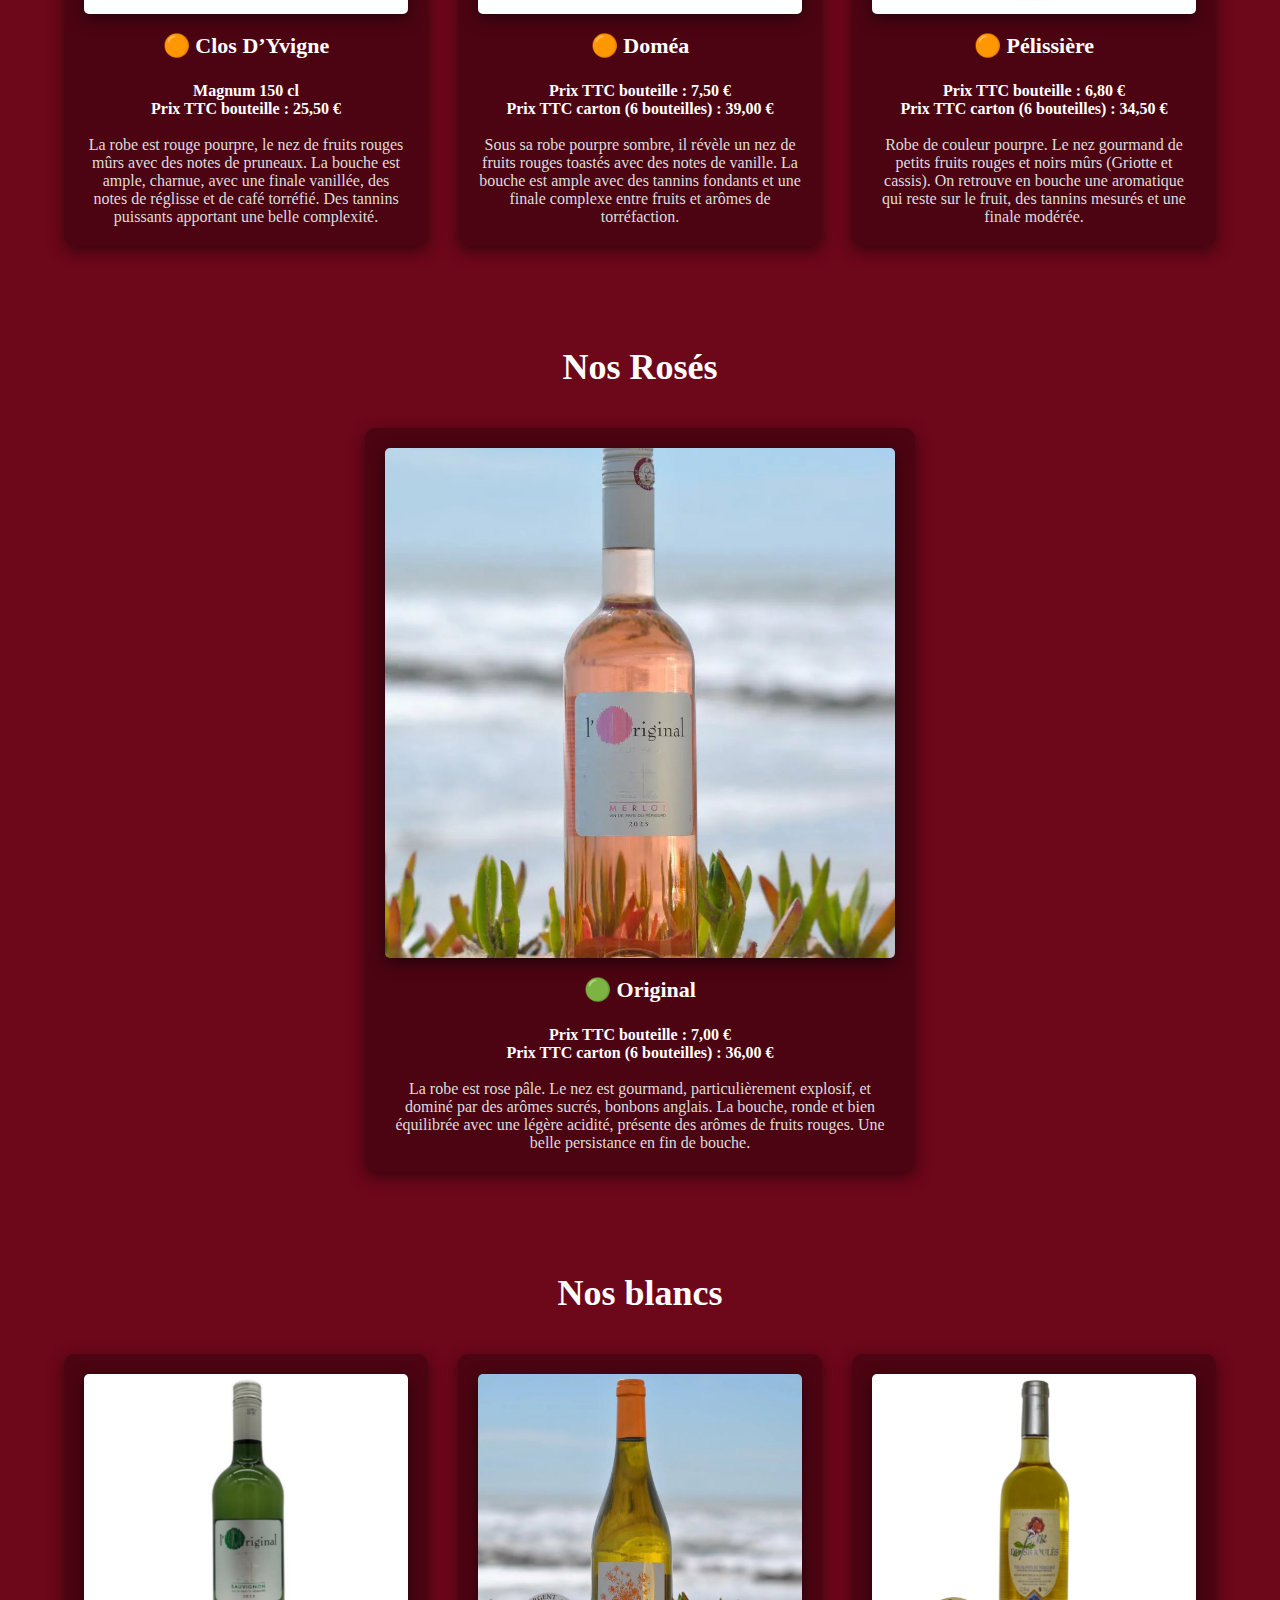
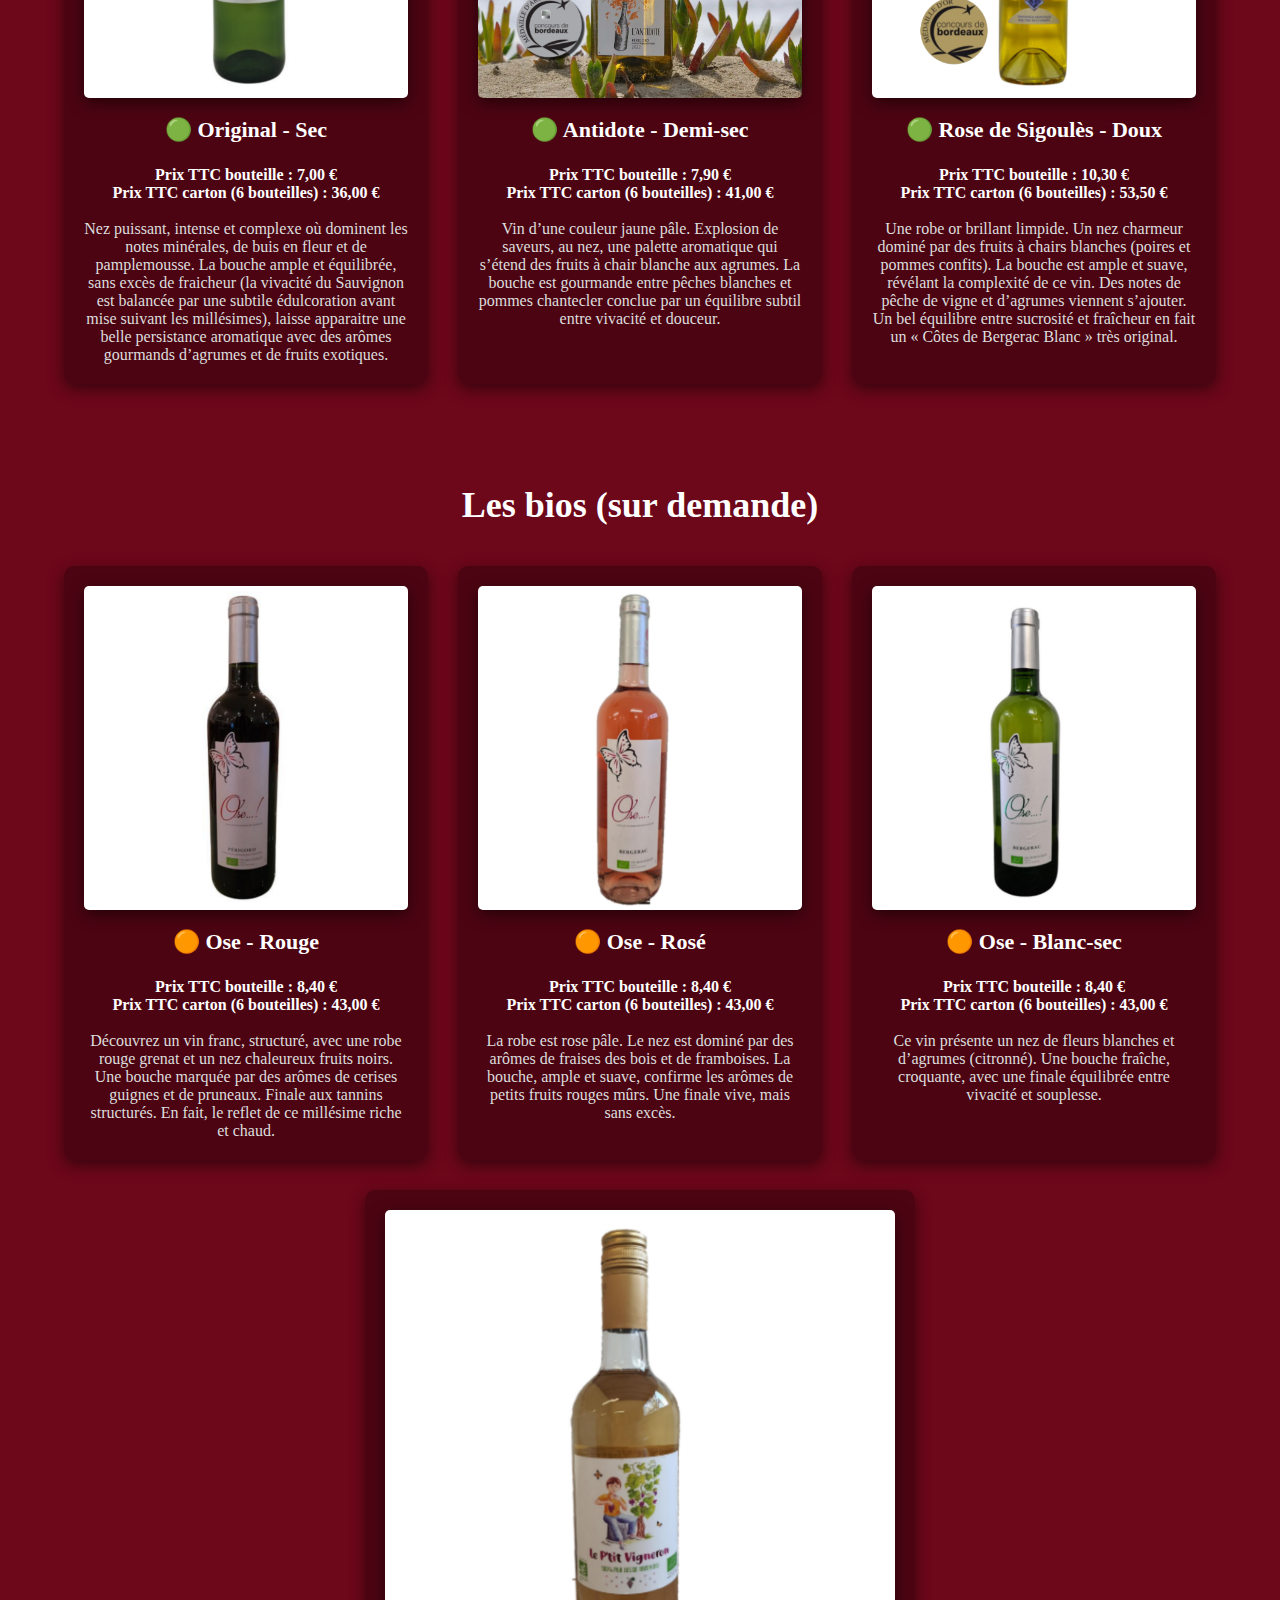
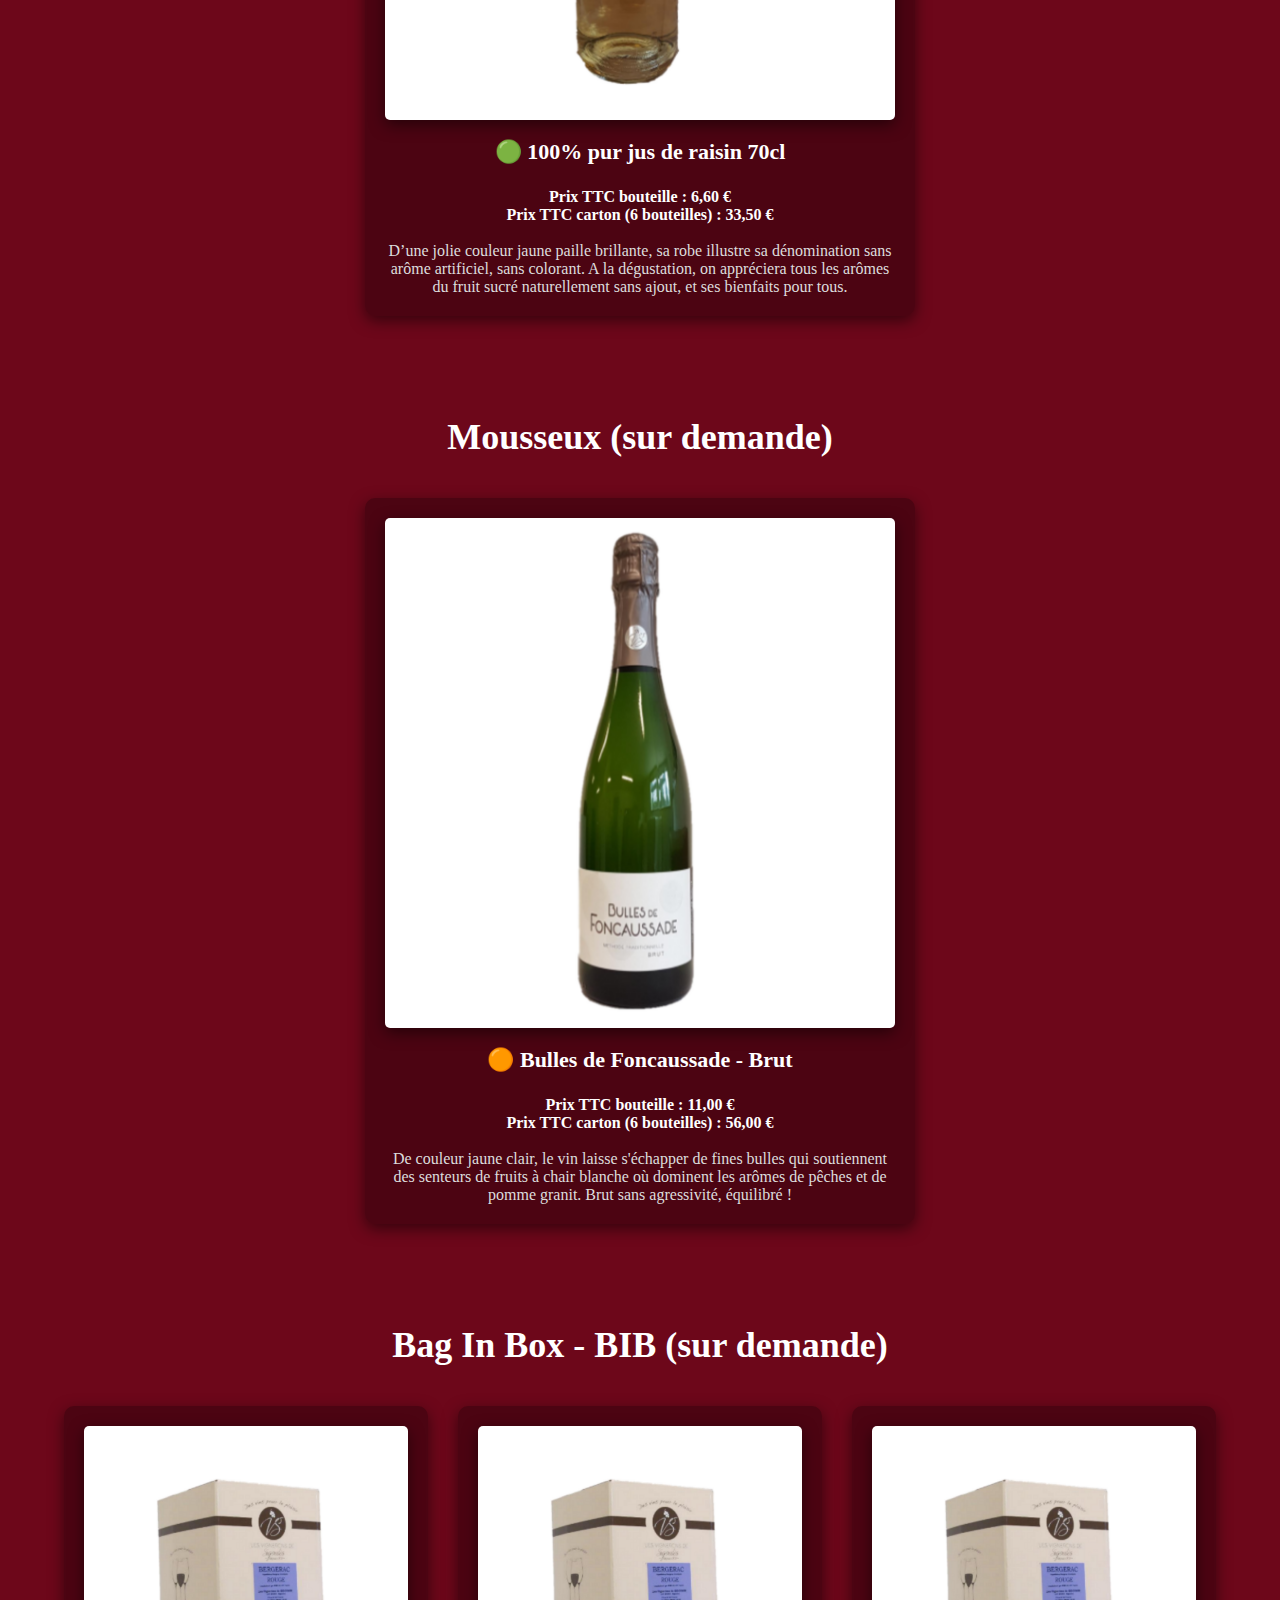
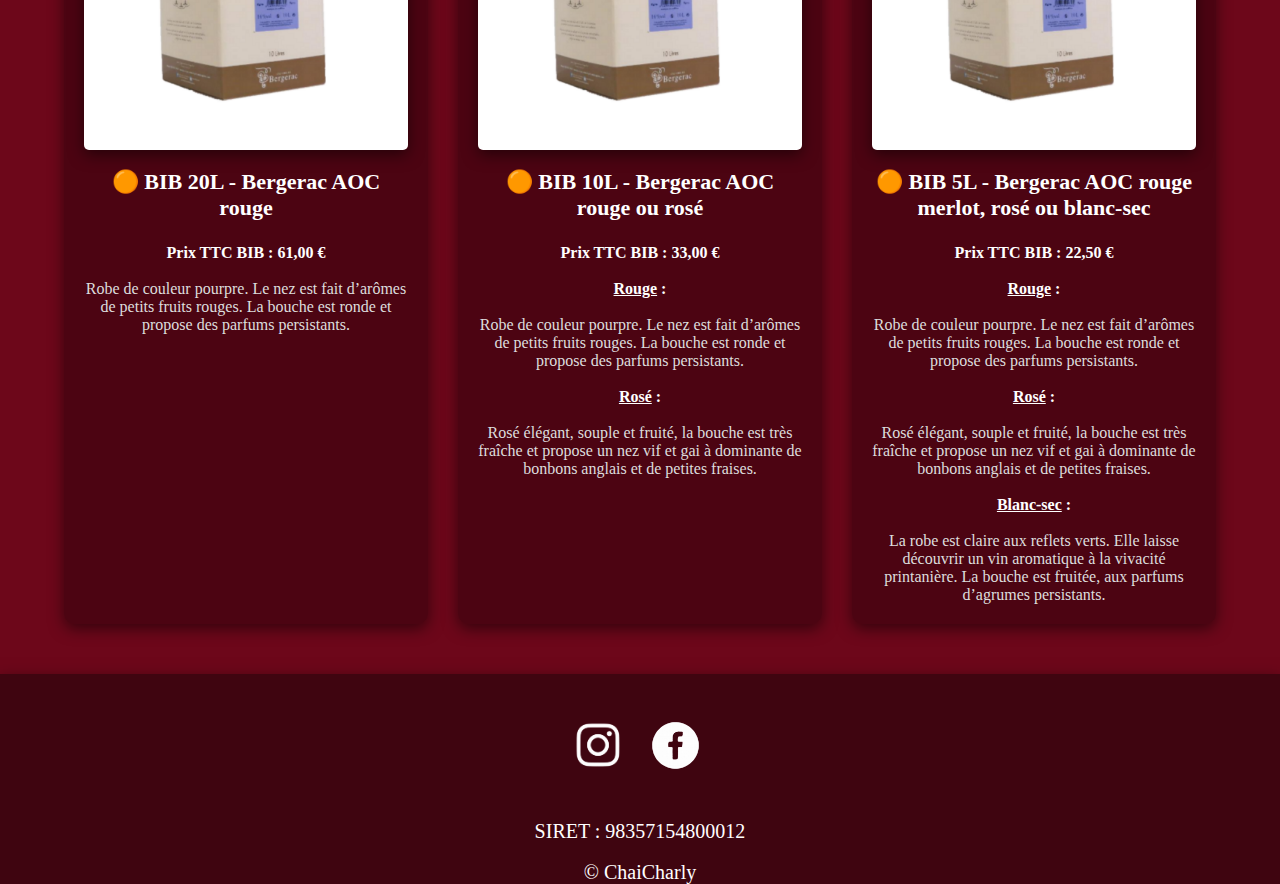
==== commit 50c4d256: "ajt d'images et de puces" ====
--- a/nos-vins.html
+++ b/nos-vins.html
@@ -28,6 +28,11 @@
             </br>
             </br>
             Les prix TTC intègrent les frais de livraison dans les départements 63 et 34.
+            </br>
+            </br>
+        </p>
+        <p class="stocke">
+            🟢 En stocke - 🟠 Sur demande
         </p>
     </div>
     <div class="nav">
@@ -88,7 +93,7 @@
 
             <div class="vin">
                 <img src="src/img/vins/audace.png" height="411px" width="344px" alt="Audace">
-                <h2>🟢 Audace</h2>
+                <h2>🟠 Audace</h2>
                 </br>
                 <h4>Prix TTC bouteille : 19,80 € </h4>
                 <h4>Prix TTC carton (6 bouteilles) : 102,00 €</h4>
@@ -118,7 +123,7 @@
 
             <div class="vin">
                 <img src="src/img/vins/domea.png" height="411px" width="344px" alt="Doméa">
-                <h2>🟢 Doméa</h2>
+                <h2>🟠 Doméa</h2>
                 </br>
                 <h4>Prix TTC bouteille : 7,50 € </h4>
                 <h4>Prix TTC carton (6 bouteilles) : 39,00 €</h4>
@@ -132,7 +137,7 @@
 
             <div class="vin">
                 <img src="src/img/vins/pelissiere.png" height="411px" width="344px" alt="Pélissière">
-                <h2>🟢 Pélissière</h2>
+                <h2>🟠 Pélissière</h2>
                 </br>
                 <h4>Prix TTC bouteille : 6,80 € </h4>
                 <h4>Prix TTC carton (6 bouteilles) : 34,50 €</h4>
@@ -187,7 +192,7 @@
             </div>
 
             <div class="vin">
-                <img src="src/img/vins/Antidote.jpg" height="411px" width="344px" alt="Original Rosé">
+                <img src="src/img/vins/Antidote.png" height="411px" width="344px" alt="Original Rosé">
                 <h2>🟢 Antidote - Demi-sec</h2>
                 </br>
                 <h4>Prix TTC bouteille : 7,90 € </h4>
@@ -262,7 +267,7 @@
             </div>
             <div class="vin">
                 <img src="src/img/vins/jus.png" height="411px" width="344px" alt="jus de raisin">
-                <h2>🟠 100% pur jus de raisin 70cl</h2>
+                <h2>🟢 100% pur jus de raisin 70cl</h2>
                 </br>
                 <h4>Prix TTC bouteille : 6,60 € </h4>
                 <h4>Prix TTC carton (6 bouteilles) : 33,50 €</h4>
--- a/src/css/nos-vins.css
+++ b/src/css/nos-vins.css
@@ -156,6 +156,10 @@
         margin-right: auto;
         text-shadow: 5px 5px 10px rgba(0, 0, 0, 0.7);
     }
+
+    .stocke{
+        font-size: 18px;
+    }
 }
 
 .divvin {
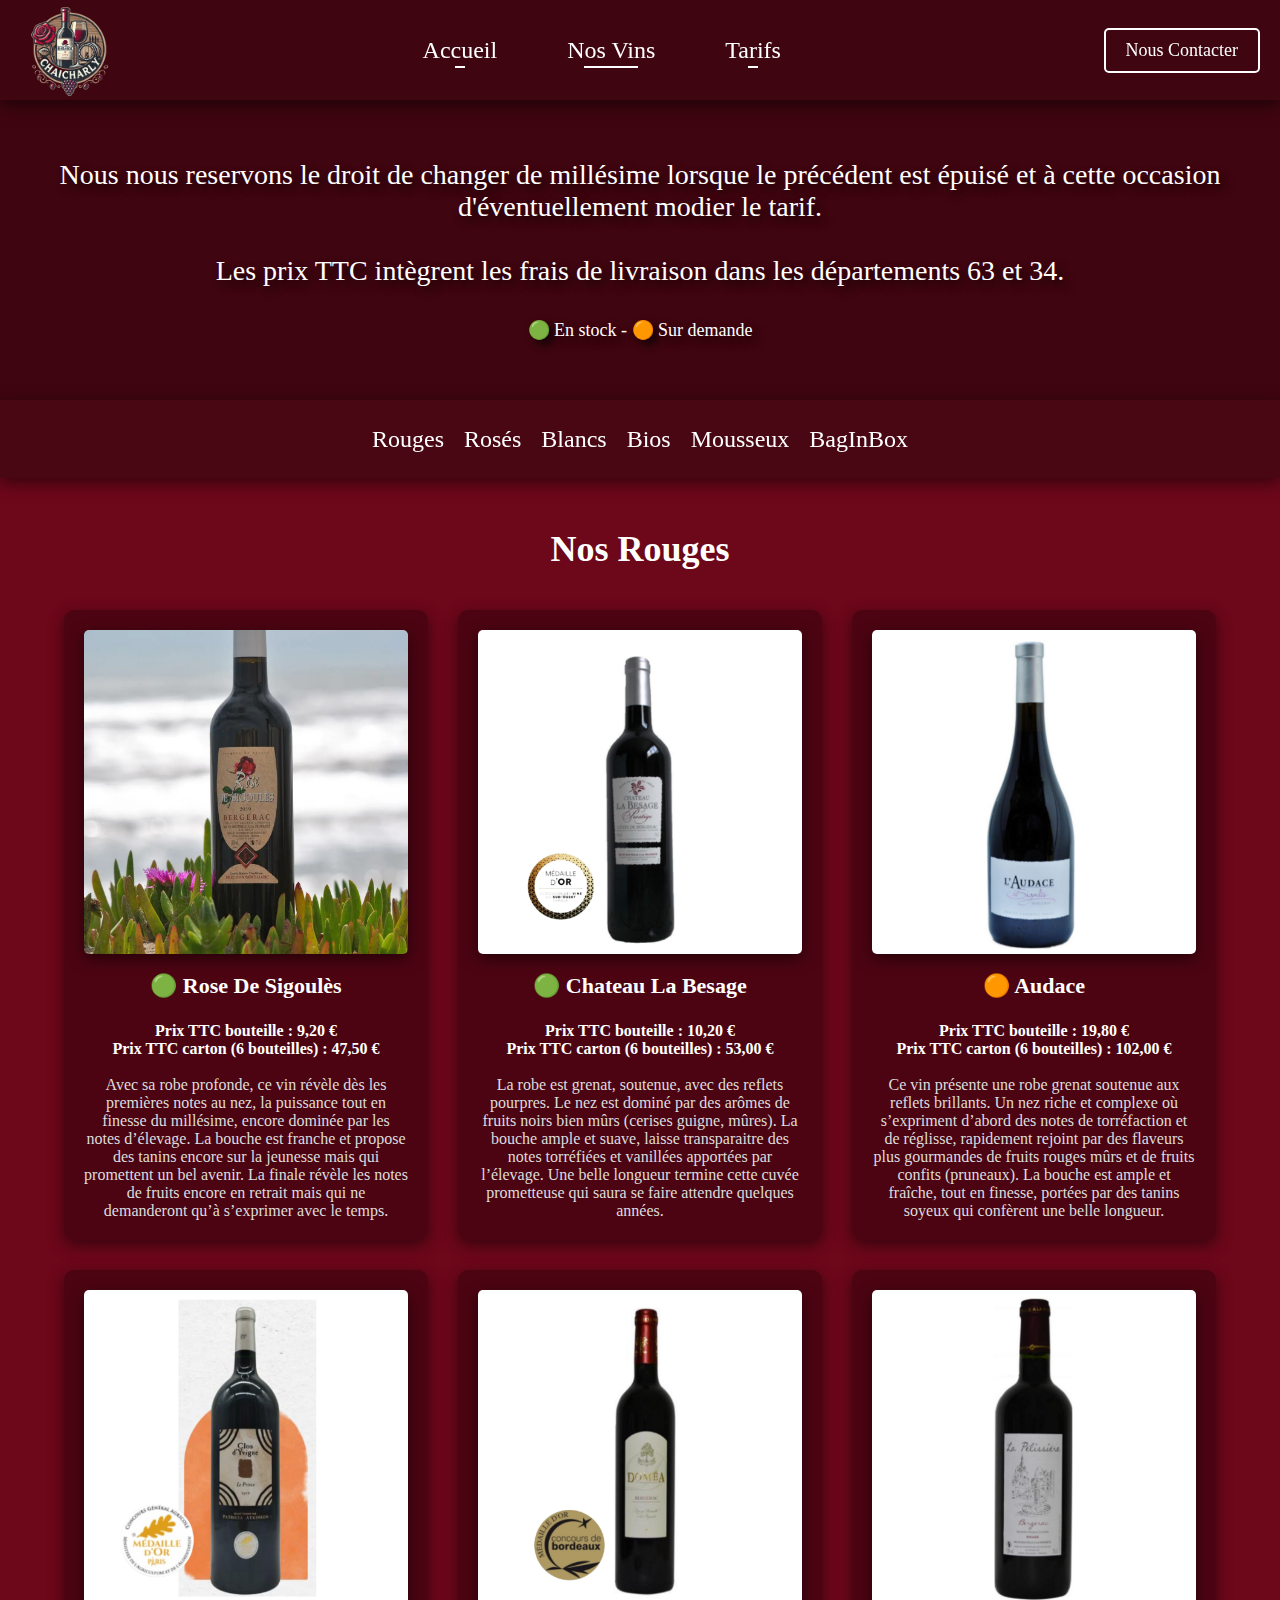
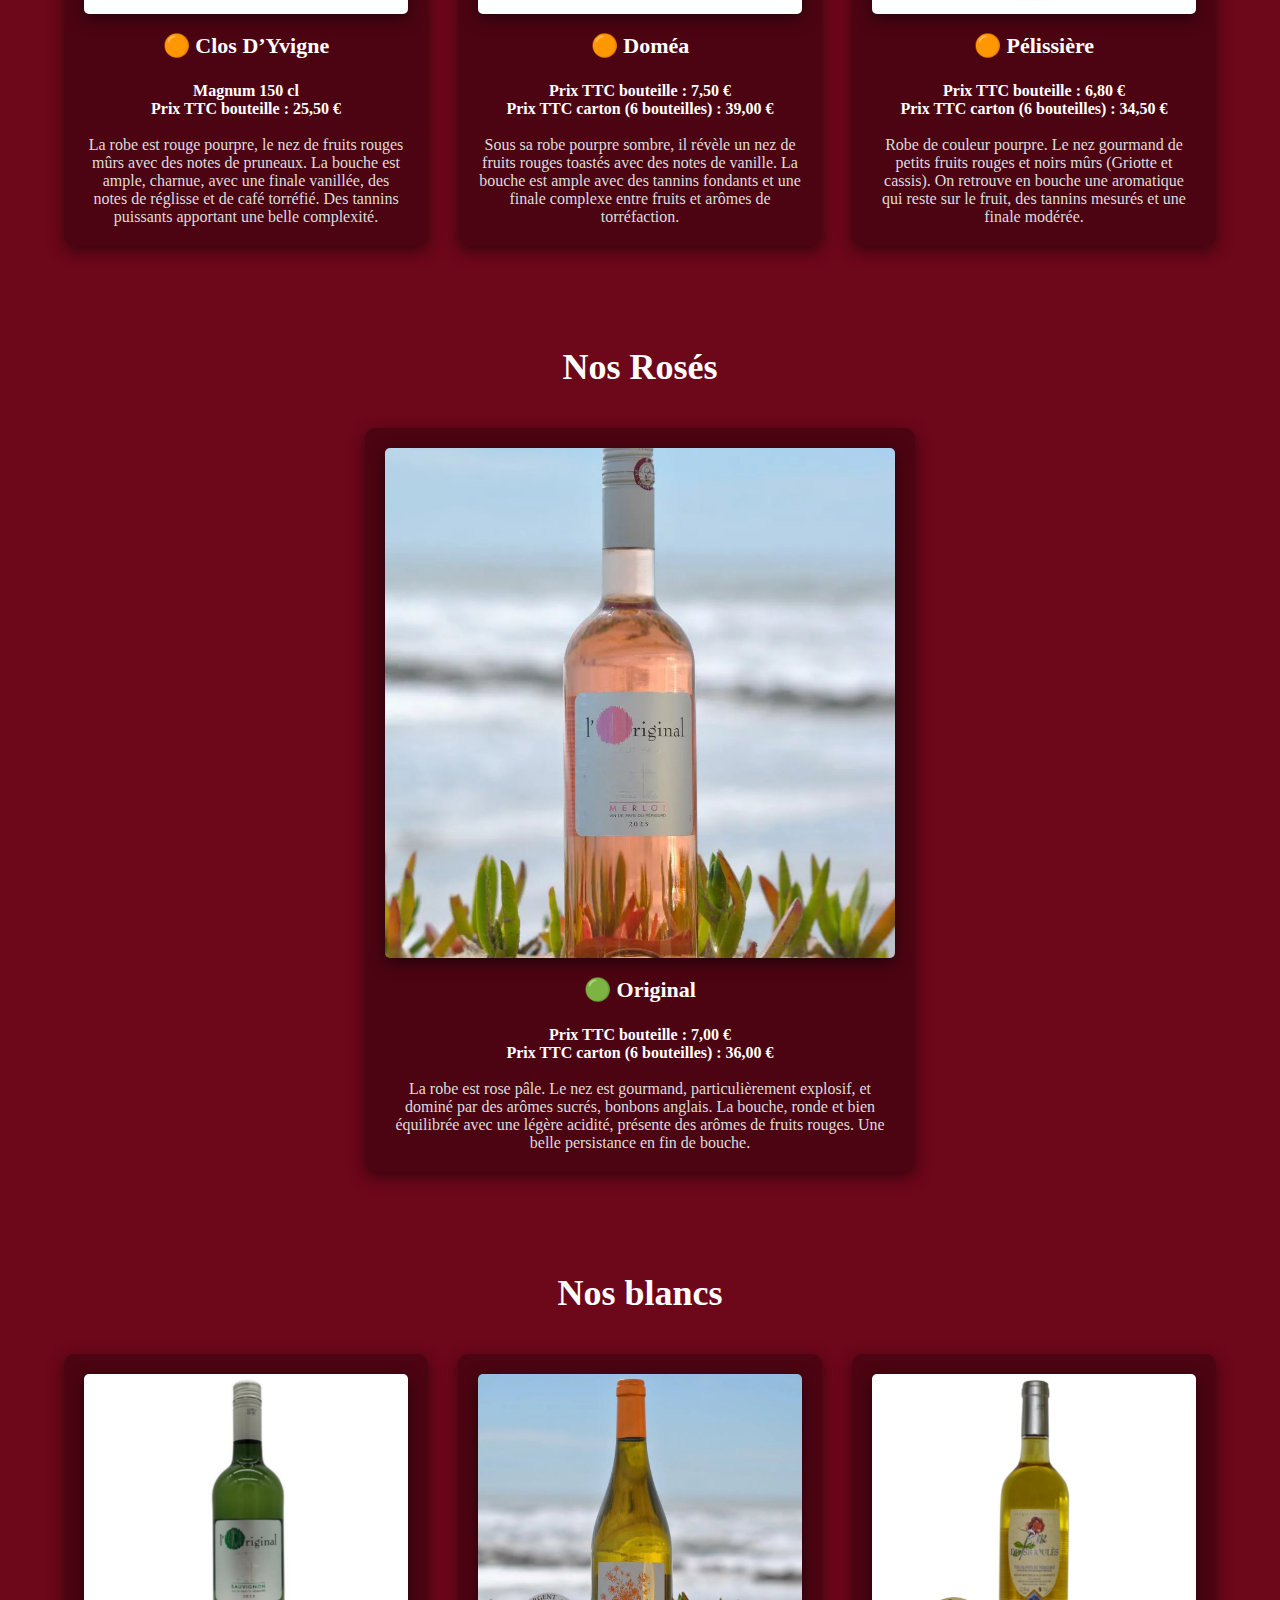
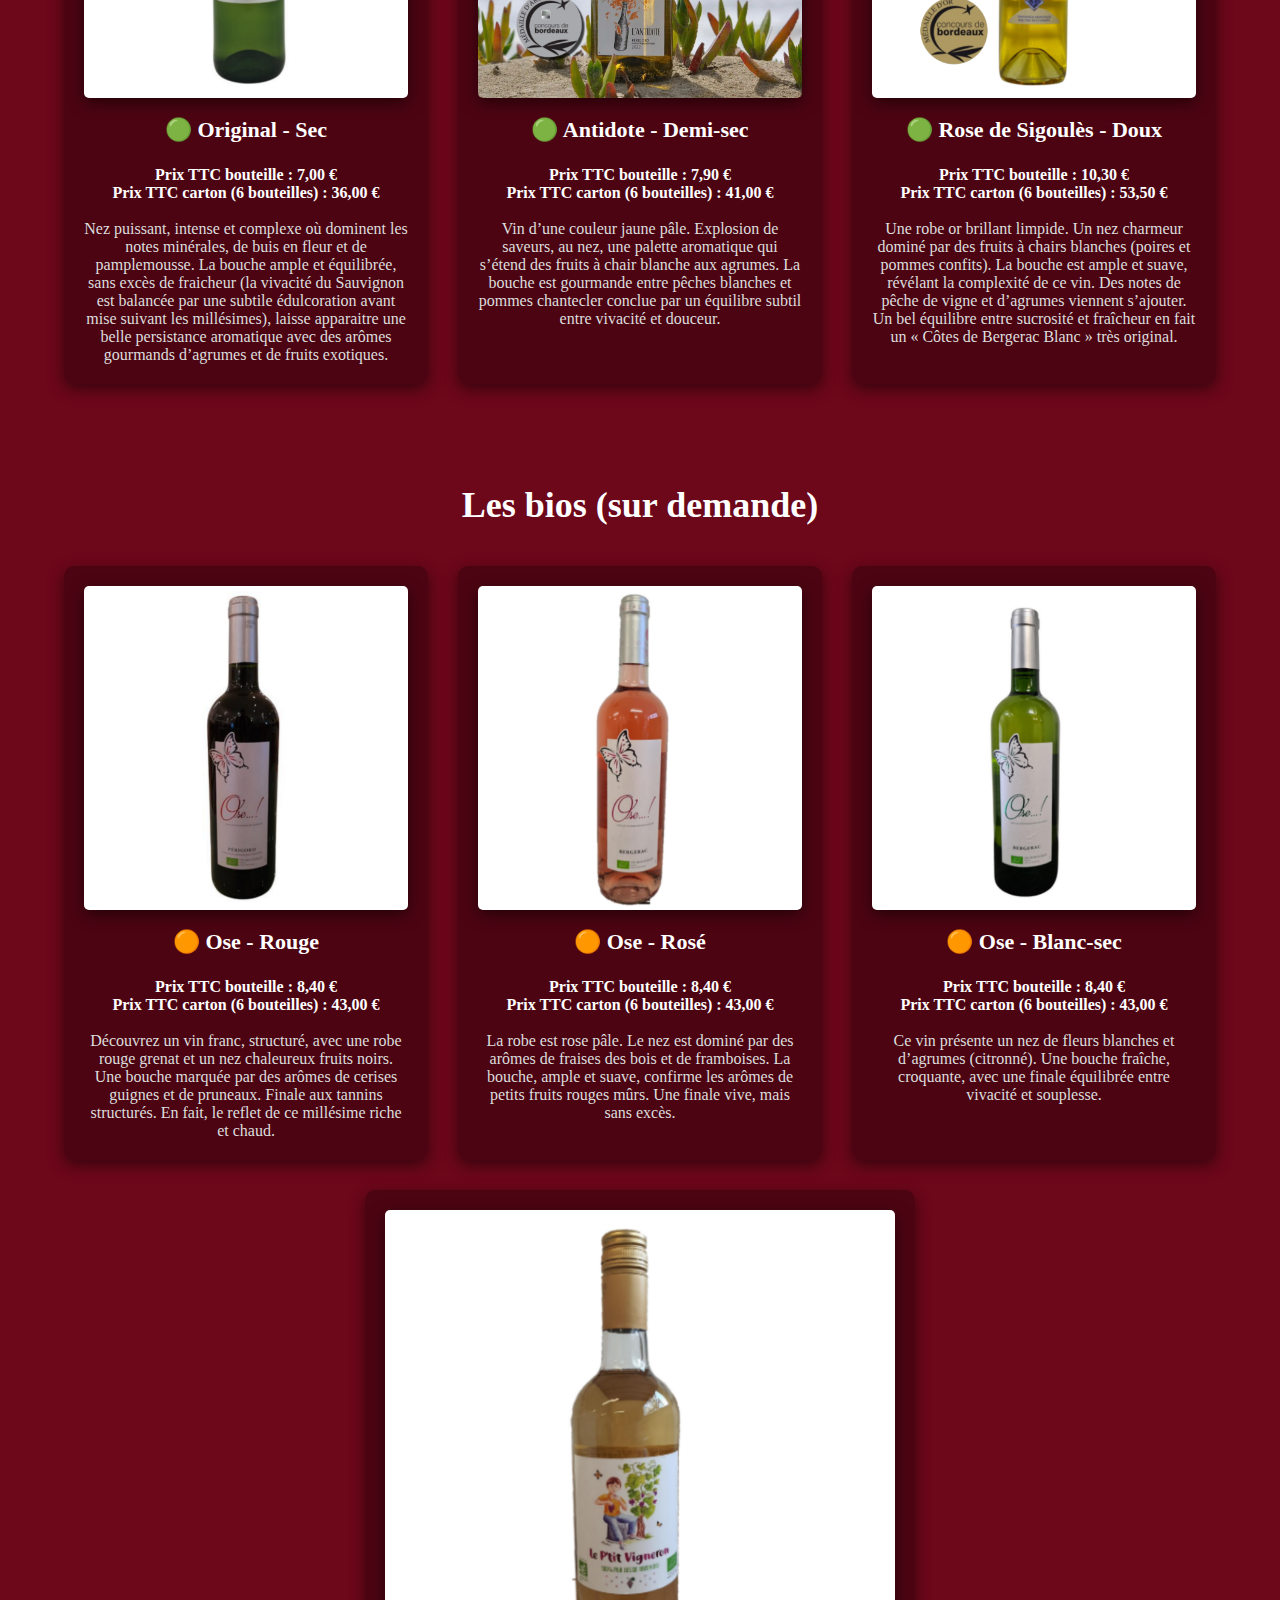
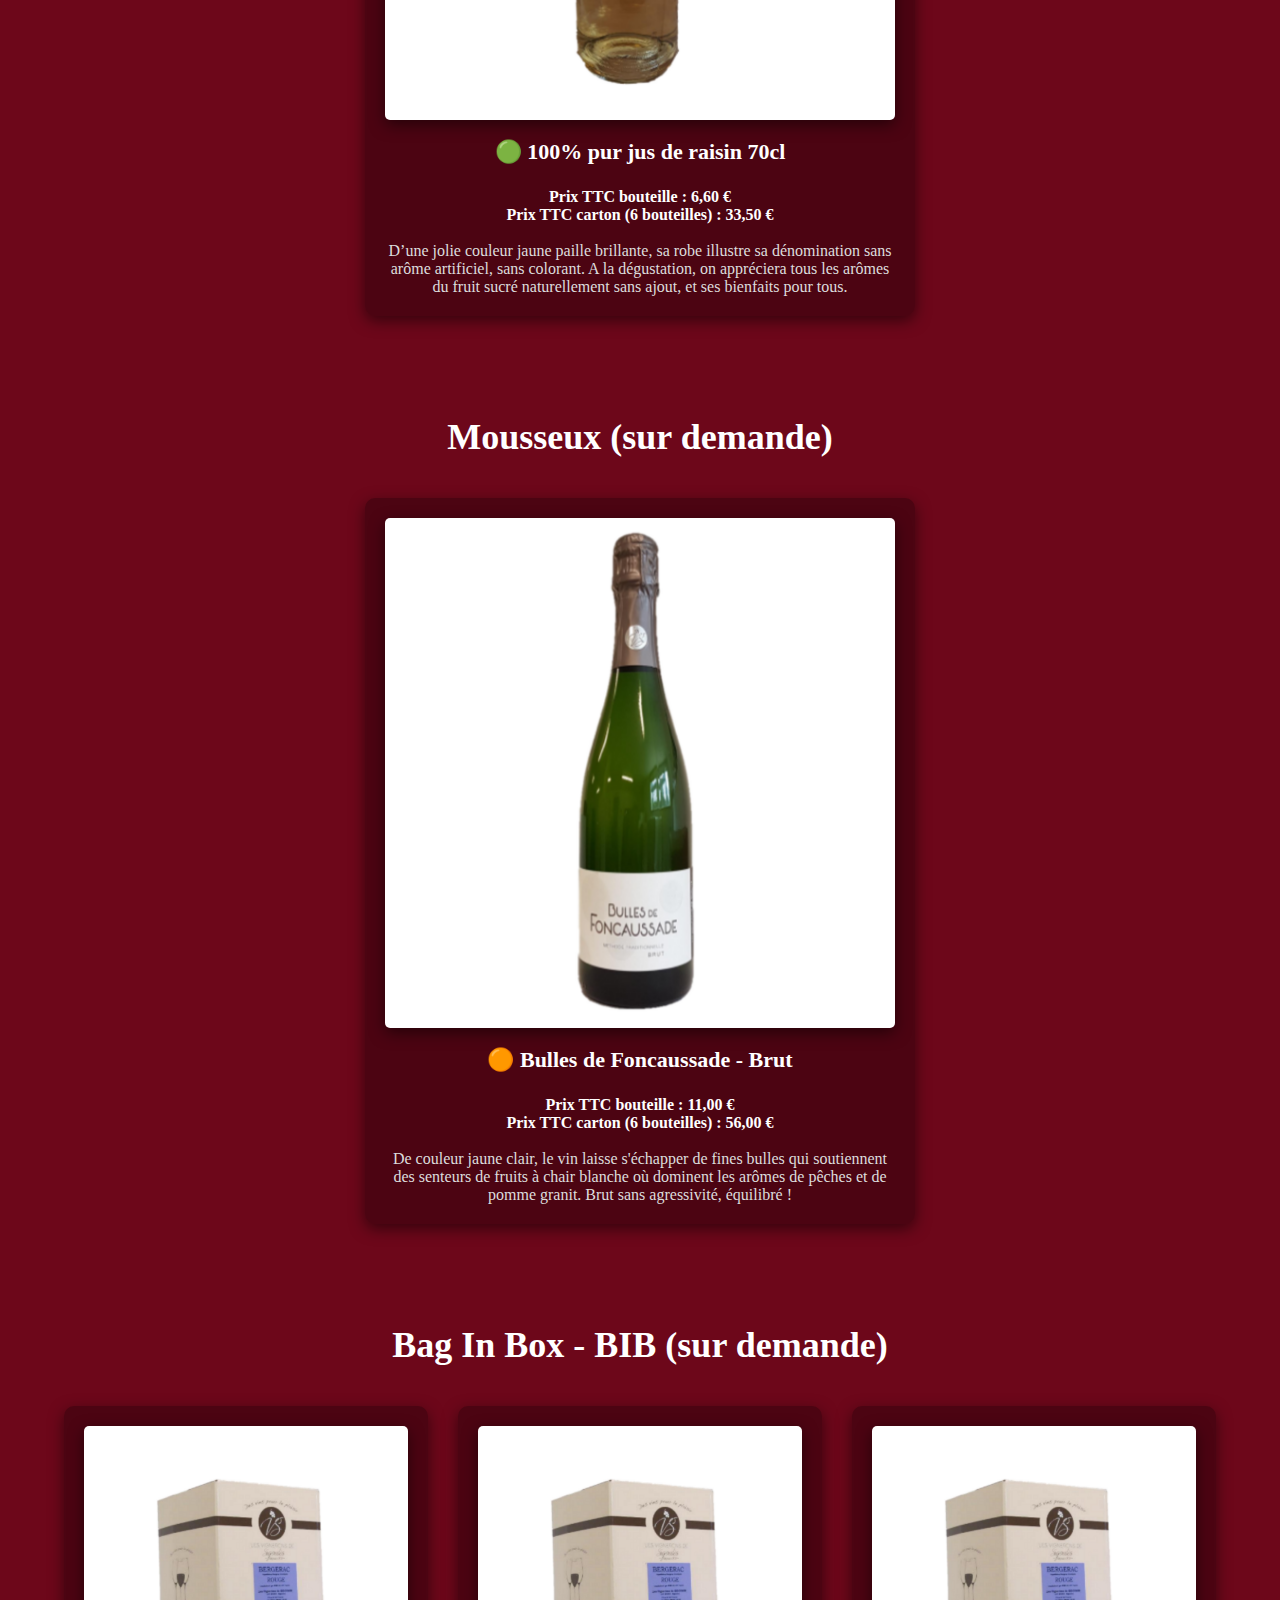
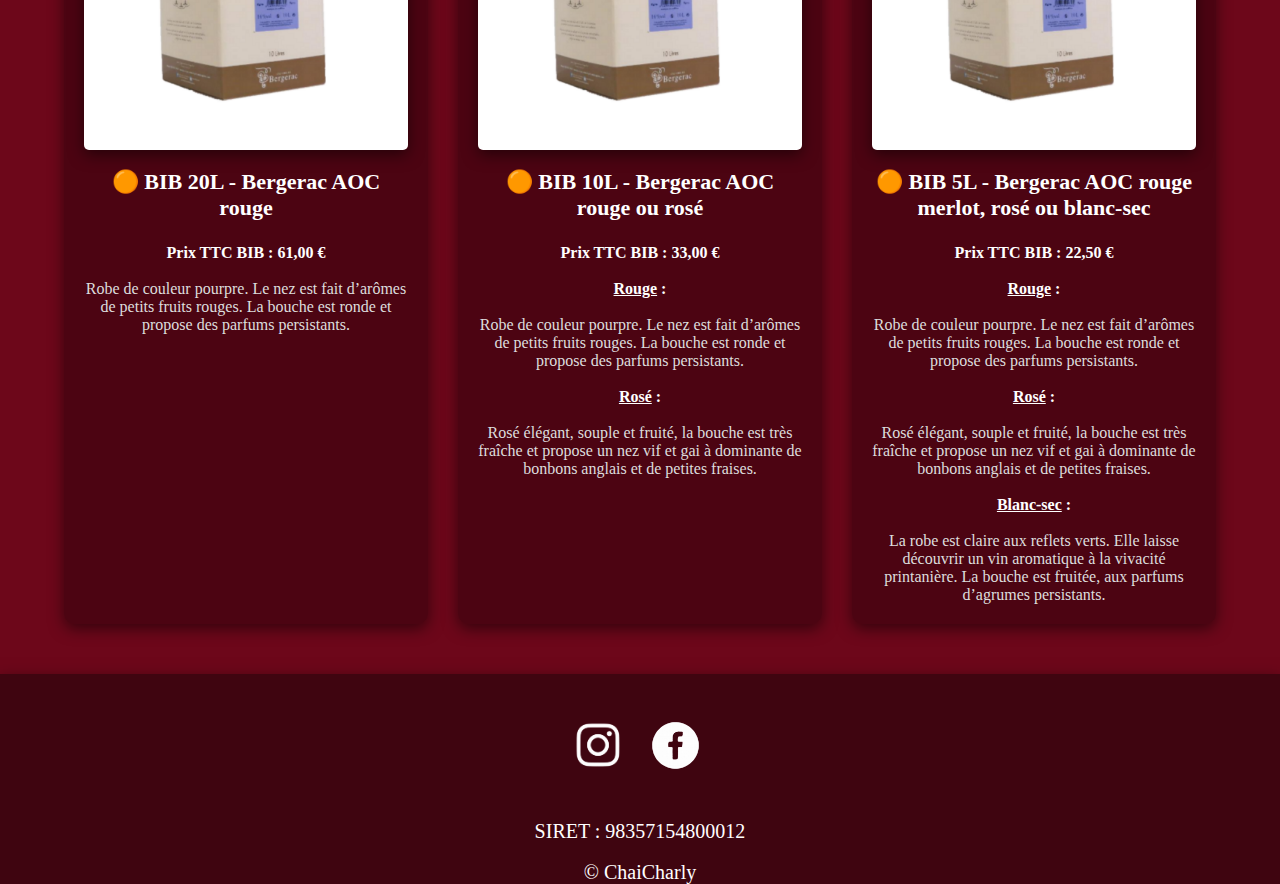
==== commit b6dcdf9c: "detail" ====
--- a/nos-vins.html
+++ b/nos-vins.html
@@ -32,7 +32,7 @@
             </br>
         </p>
         <p class="stocke">
-            🟢 En stocke - 🟠 Sur demande
+            🟢 En stock - 🟠 Sur demande
         </p>
     </div>
     <div class="nav">
@@ -60,7 +60,7 @@
         <div class="grid-vin">
 
             <div class="vin">
-                <img src="src/img/vins/Rose-Rouge.jpg" height="411px" width="344px" alt="Rose De Sigoulès">
+                <img src="src/img/vins/Rose-Rouge.jpg" id="rose-rouge" height="411px" width="344px" alt="Rose De Sigoulès">
                 <h2>🟢 Rose De Sigoulès </h2>
                 </br>
                 <h4>Prix TTC bouteille : 9,20 € </h4>
@@ -76,7 +76,7 @@
             </div>
 
             <div class="vin">
-                <img src="src/img/vins/chateau.png" height="411px" width="344px" alt="Chateau La Besage">
+                <img src="src/img/vins/chateau.png" id="chateau" height="411px" width="344px" alt="Chateau La Besage">
                 <h2>🟢 Chateau La Besage</h2>
                 </br>
                 <h4>Prix TTC bouteille : 10,20 € </h4>
@@ -192,7 +192,7 @@
             </div>
 
             <div class="vin">
-                <img src="src/img/vins/Antidote.png" height="411px" width="344px" alt="Original Rosé">
+                <img src="src/img/vins/Antidote.png" id="antidote" height="411px" width="344px" alt="Antidote">
                 <h2>🟢 Antidote - Demi-sec</h2>
                 </br>
                 <h4>Prix TTC bouteille : 7,90 € </h4>
--- a/src/css/nos-vins.css
+++ b/src/css/nos-vins.css
@@ -348,10 +348,14 @@
             p{
                 font-size: 20px;
             }
+
+            .stocke{
+                font-size: 15px;
+            }
         }
 
         .nav{
-            top: 55px;
+            top: 65px;
         }
 
         .nav ul {
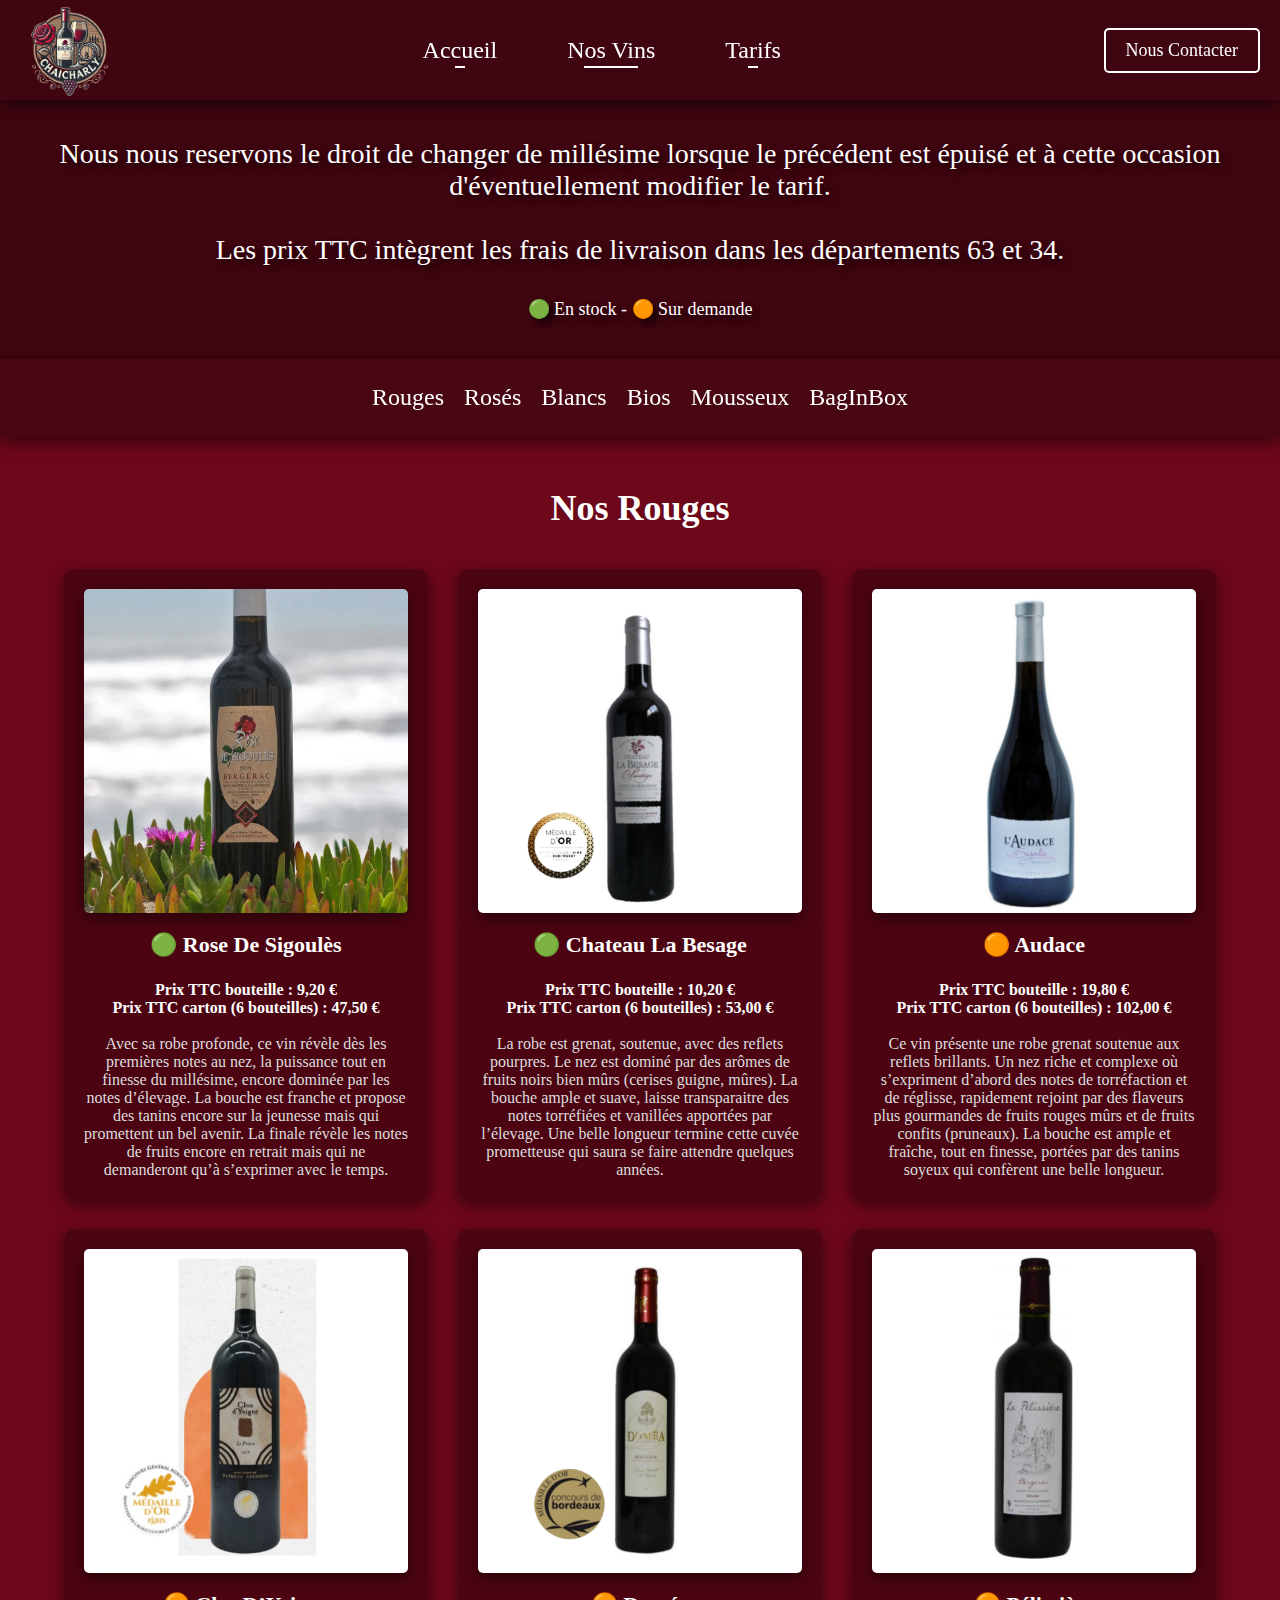
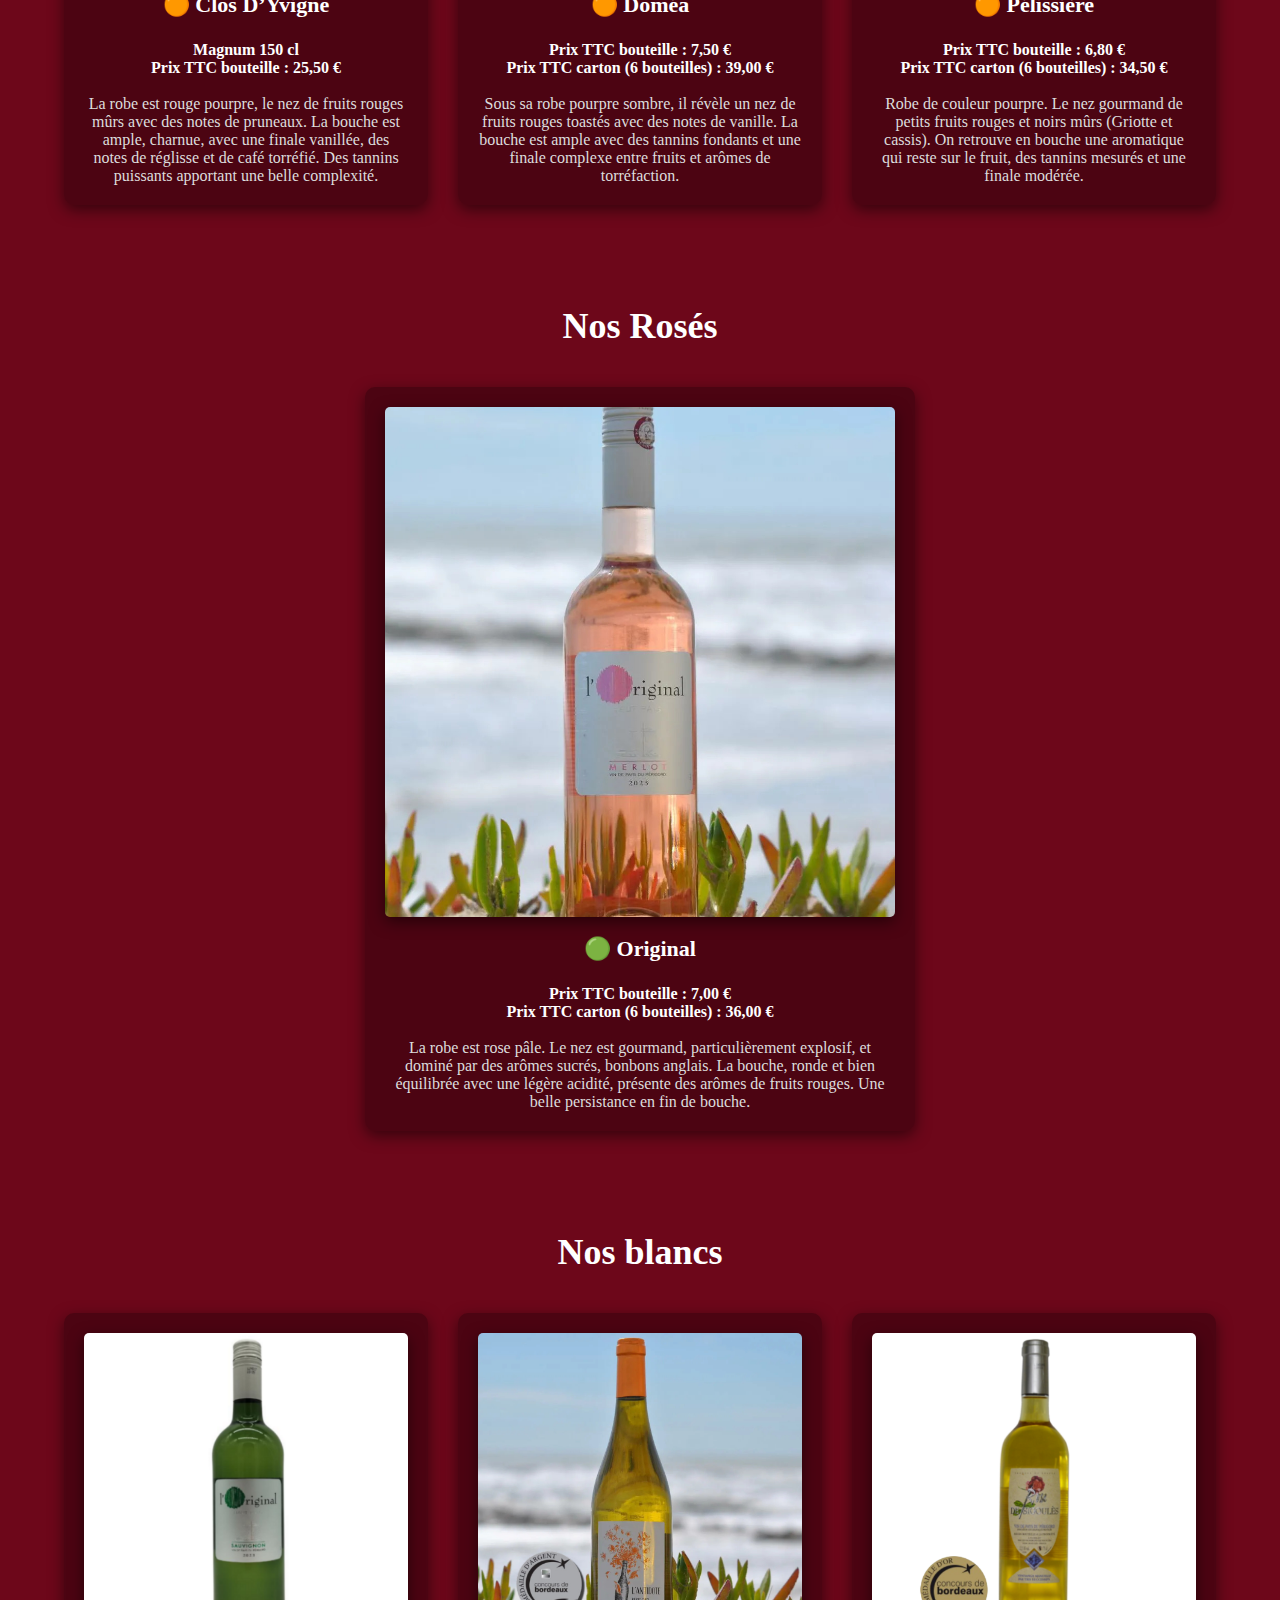
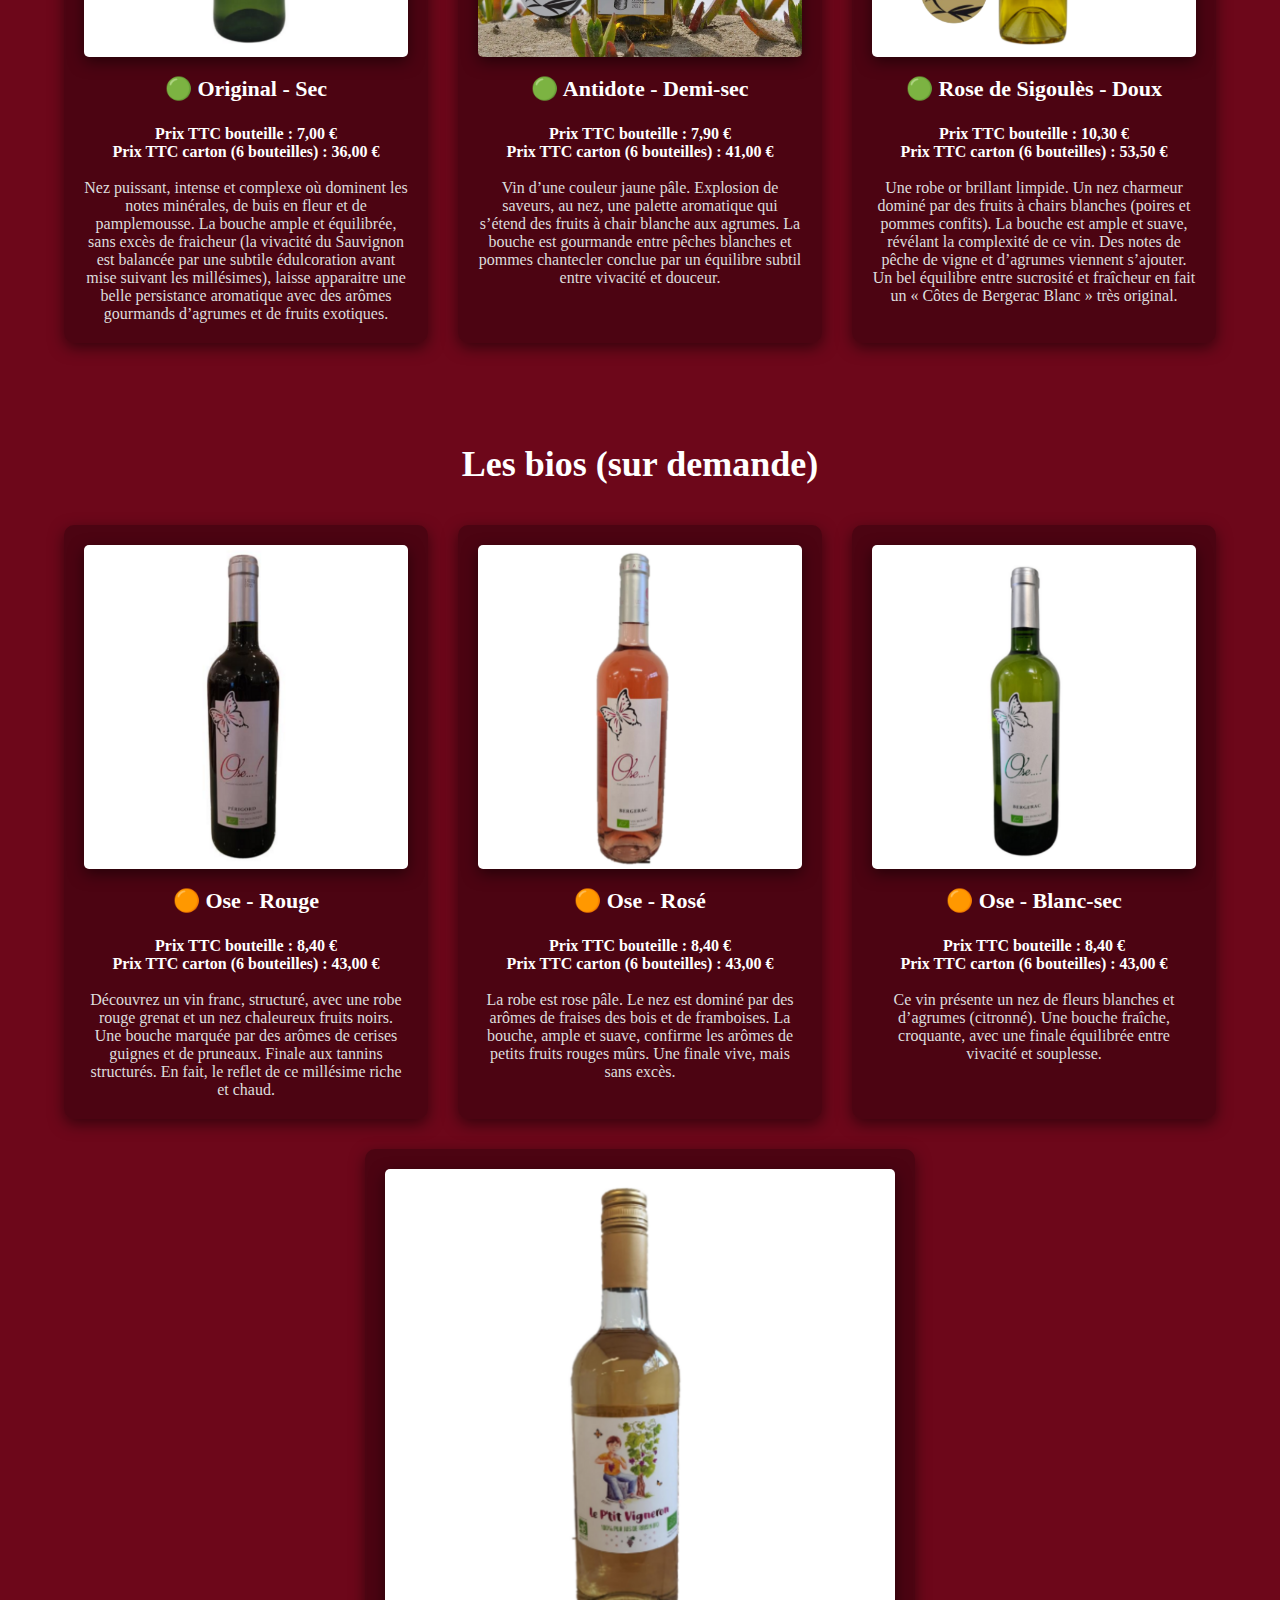
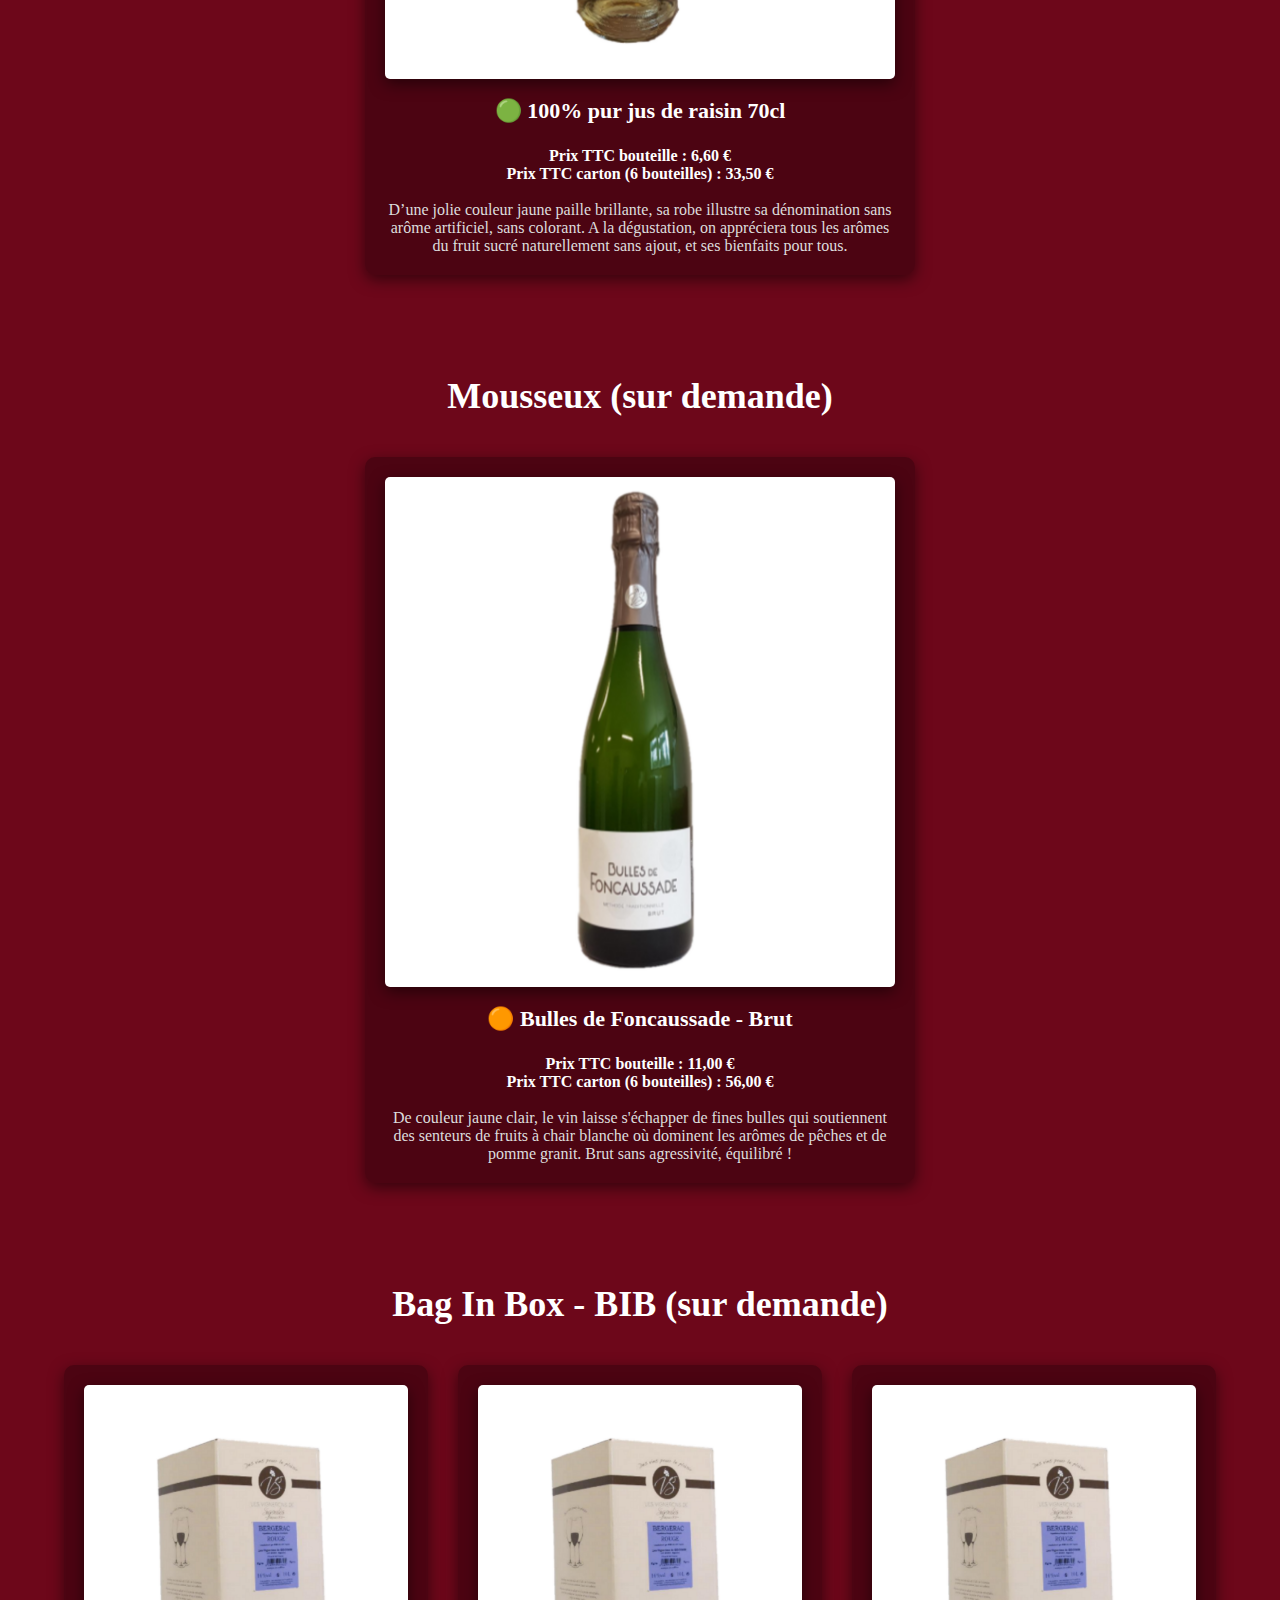
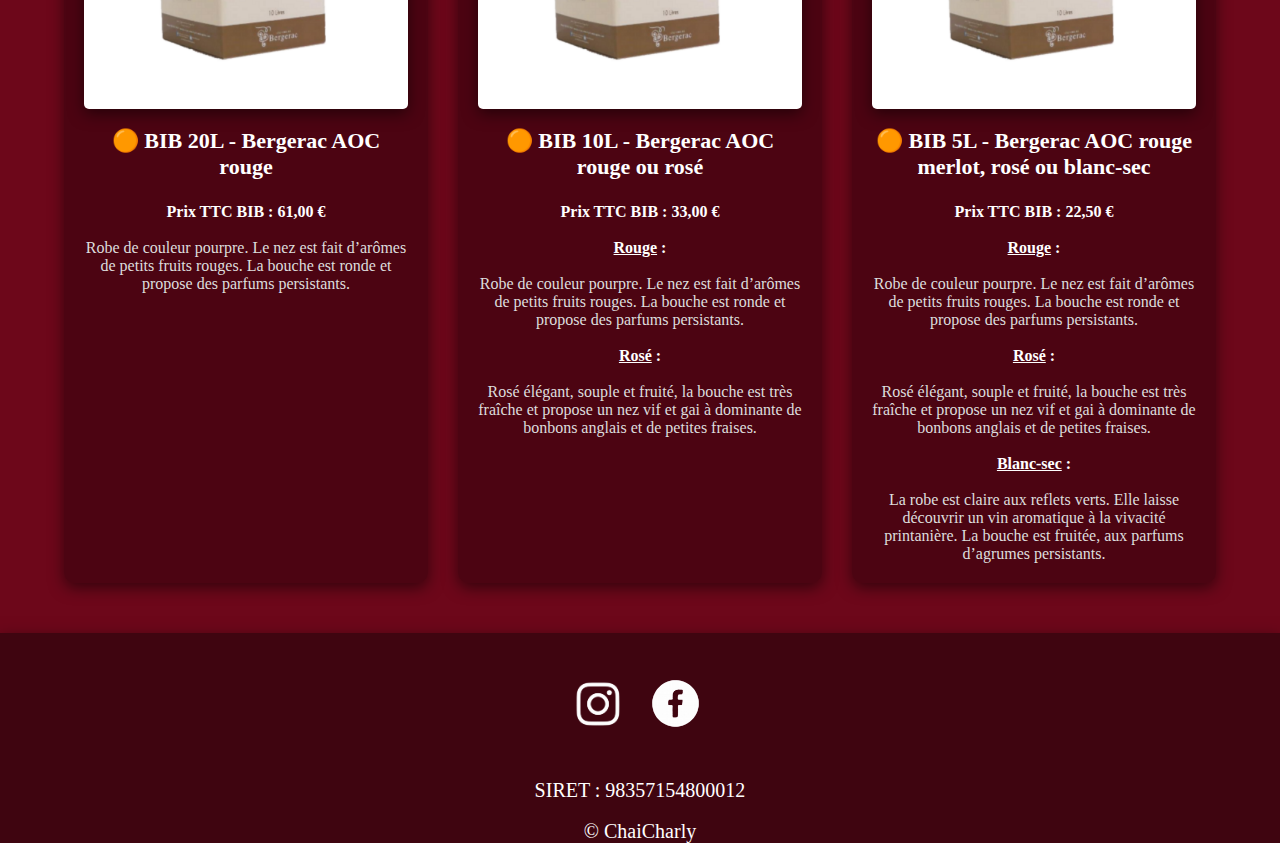
==== commit c6d948c6: "Rectifications" ====
--- a/nos-vins.html
+++ b/nos-vins.html
@@ -24,7 +24,7 @@
     </header>
     <div class="nb">
         <p>
-            Nous nous reservons le droit de changer de millésime lorsque le précédent est épuisé et à cette occasion d'éventuellement modier le tarif.
+            Nous nous reservons le droit de changer de millésime lorsque le précédent est épuisé et à cette occasion d'éventuellement modifier le tarif.
             </br>
             </br>
             Les prix TTC intègrent les frais de livraison dans les départements 63 et 34.
--- a/src/css/nos-vins.css
+++ b/src/css/nos-vins.css
@@ -143,9 +143,10 @@
     flex-direction: column;
     justify-content: center;
     text-align: center;
+    padding: 3%;
     background-color: #500614;
     width: 100%;
-    height: 300px;
+    height: auto;
     background-color: rgb(63, 5, 16);
     box-shadow: 0 5px 15px rgba(0, 0, 0, 0.5);
     position: relative;
